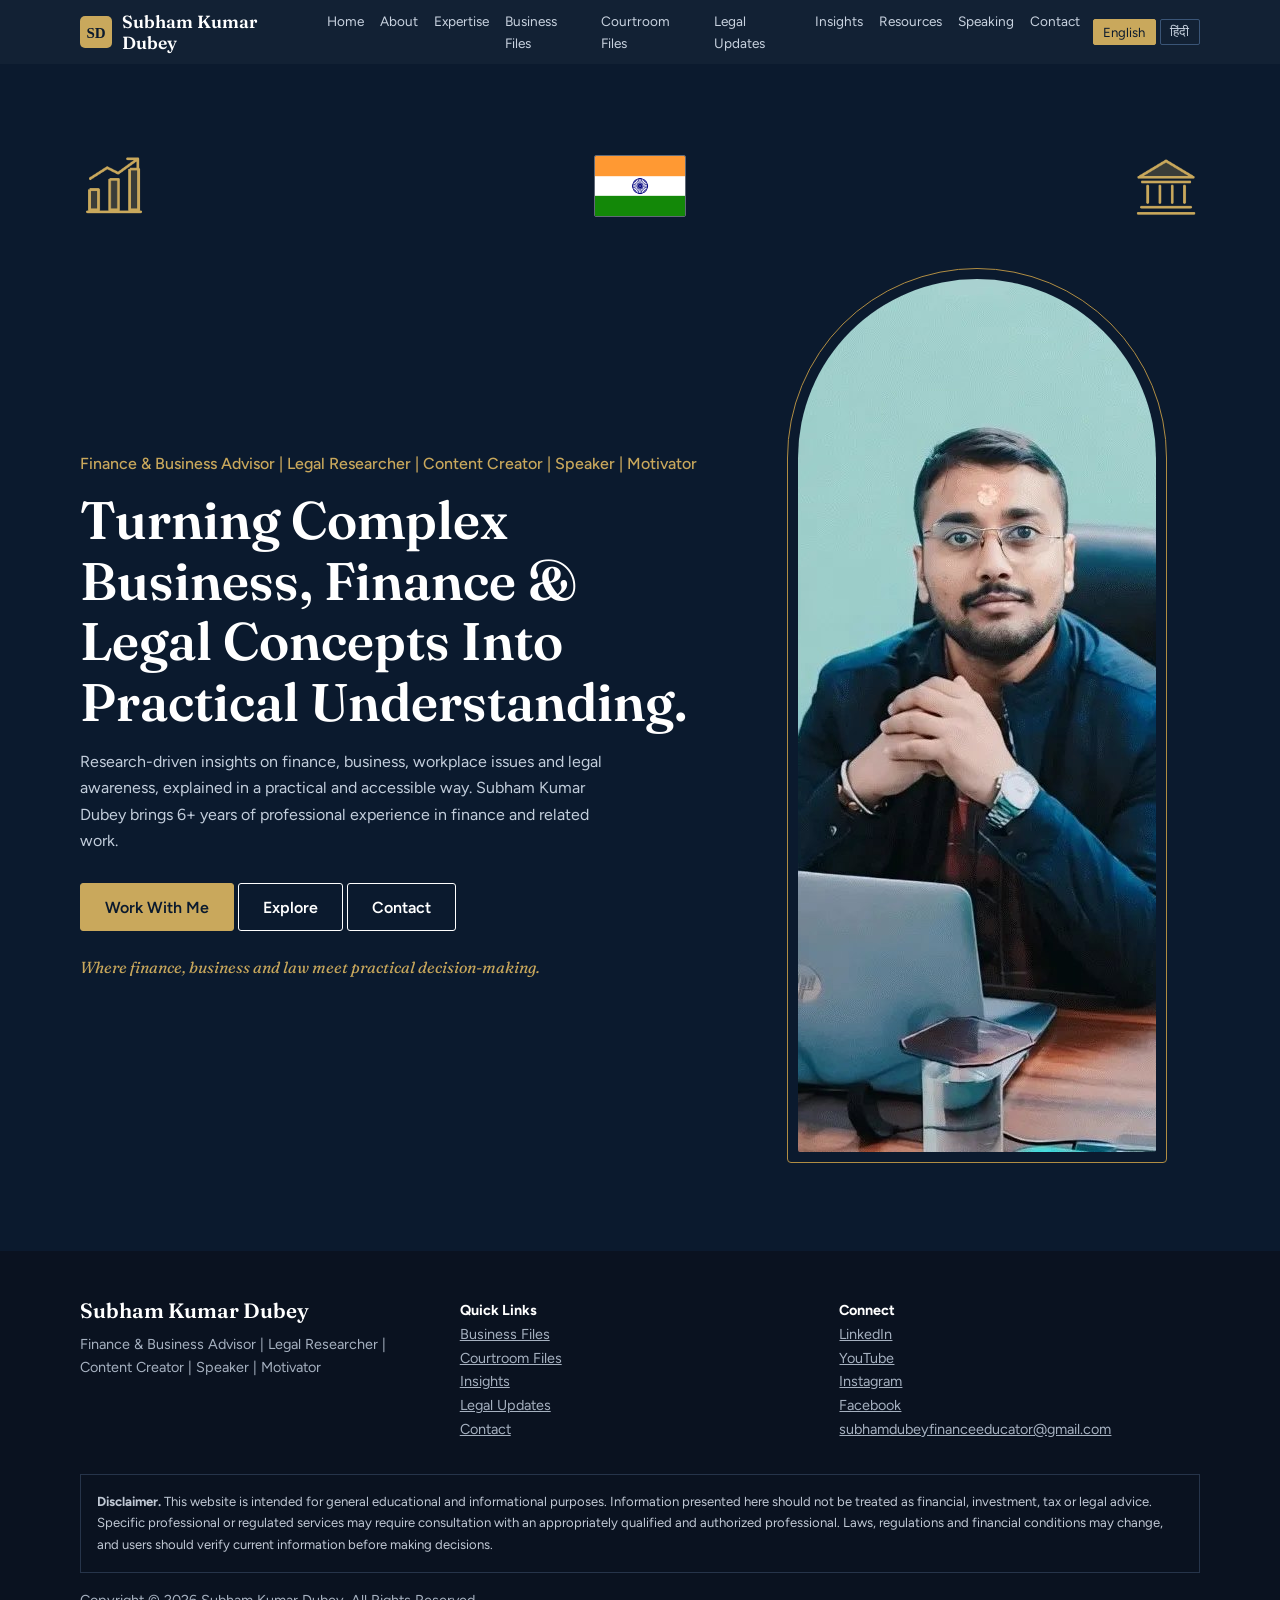
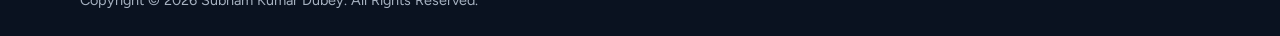
==== index.html @ bd52af3c "Add files via upload" ====
<!DOCTYPE html>
<html lang="en"><head><meta charset="utf-8"><meta name="viewport" content="width=device-width, initial-scale=1">
<title>Subham Kumar Dubey | Finance & Business Advisor | Legal Researcher</title><meta name="description" content="Official professional website of Subham Kumar Dubey — Finance & Business Advisor, Legal Researcher, Content Creator, Speaker and Motivator. Explore Business Files, Courtroom Files, finance, business and legal-awareness insights.">
<link rel="canonical" href="https://subham-kumar-dubey.vercel.app/"><meta name="google-site-verification" content="cr_I2GuQfZ3PBNp64JvcGpSjWkmOKsCxDkZqNpQrjfA" />
<link rel="icon" href="data:image/svg+xml,%3Csvg xmlns='http://www.w3.org/2000/svg' viewBox='0 0 64 64'%3E%3Crect width='64' height='64' rx='10' fill='%230b1a2e'/%3E%3Ctext x='32' y='43' font-family='Georgia' font-size='30' font-weight='700' text-anchor='middle' fill='%23c9a85c'%3ESD%3C/text%3E%3C/svg%3E">
<meta property="og:type" content="website"><meta property="og:title" content="Subham Kumar Dubey | Finance & Business Advisor | Legal Researcher"><meta property="og:description" content="Official professional website of Subham Kumar Dubey — Finance & Business Advisor, Legal Researcher, Content Creator, Speaker and Motivator. Explore Business Files, Courtroom Files, finance, business and legal-awareness insights."><meta property="og:url" content="https://subham-kumar-dubey.vercel.app/"><meta property="og:image" content="https://subham-kumar-dubey.vercel.app/subham.jpg"><meta name="theme-color" content="#0b1a2e">
<link rel="preconnect" href="https://fonts.googleapis.com"><link rel="preconnect" href="https://fonts.gstatic.com" crossorigin>
<link href="https://fonts.googleapis.com/css2?family=Fraunces:opsz,wght@9..144,500;9..144,600&family=Figtree:wght@400;500;600&display=swap" rel="stylesheet">
<link rel="stylesheet" href="/style.css"><script type="application/ld+json">{"@context":"https://schema.org","@graph":[{"@type":"Person","name":"Subham Kumar Dubey","jobTitle":"Finance & Business Advisor, Legal Researcher, Content Creator","email":"subhamdubeyfinanceeducator@gmail.com","url":"https://subham-kumar-dubey.vercel.app/","address":{"@type":"PostalAddress","addressLocality":"Gopalganj","addressRegion":"Bihar","postalCode":"841501","addressCountry":"IN"},"sameAs":["https://www.linkedin.com/in/adv-subham-kumar-dubey-440105163?utm_source=share_via&utm_content=profile&utm_medium=member_android","https://youtube.com/@mrsubhamdubey?si=vuwrJVlycx3CMOsS","https://www.instagram.com/subhamdubeymotivator?stkn=bG9yZzltd3d3cmpn","https://www.facebook.com/share/1EfVSA8V1x/"]},{"@type":"WebSite","name":"Subham Kumar Dubey","url":"https://subham-kumar-dubey.vercel.app/"}]}</script>
<script src="/updates.js"></script></head>
<body>
<div id="notice" class="notice" role="status" hidden></div>
<header><div class="w bar"><a class="logo" href="/" aria-label="Subham Kumar Dubey - Home"><svg viewBox="0 0 64 64" aria-hidden="true"><rect width="64" height="64" rx="10" fill="#c9a85c"/><text x="32" y="43" font-family="Georgia,serif" font-size="30" font-weight="700" text-anchor="middle" fill="#0b1a2e">SD</text></svg><span>Subham Kumar Dubey</span></a>
<button id="mb" aria-expanded="false" aria-controls="nav">Menu</button>
<nav id="nav" aria-label="Main"><ul><li><a href="/" data-i="home">Home</a></li><li><a href="/about" data-i="about">About</a></li><li><a href="/expertise" data-i="svc">Expertise</a></li><li><a href="/business-files" data-i="bf">Business Files</a></li><li><a href="/courtroom-files" data-i="cf">Courtroom Files</a></li><li><a href="/legal-updates" data-i="lu">Legal Updates</a></li><li><a href="/insights" data-i="ins">Insights</a></li><li><a href="/resources" data-i="res">Resources</a></li><li><a href="/speaking" data-i="spk">Speaking</a></li><li><a href="/contact" data-i="con">Contact</a></li></ul></nav>
<div class="lang" role="group" aria-label="Language"><button data-l="en" aria-pressed="true">English</button><button data-l="hi" aria-pressed="false" lang="hi">हिंदी</button></div></div></header>
<main id="main">
<section class="hero" id="home"><div class="w"><div class="crest"><img src="business.png" alt="Business and finance" width="200" height="200" loading="eager"><img class="fl" src="tiranga.png" alt="Flag of India" width="300" height="200"><img src="court.png" alt="Court and law" width="200" height="200" loading="eager"></div>
<div>
<p class="role">Finance &amp; Business Advisor | Legal Researcher | Content Creator | Speaker | Motivator</p>
<h1 data-i="h1">Turning Complex Business, Finance &amp; Legal Concepts Into Practical Understanding.</h1>
<p class="s">Research-driven insights on finance, business, workplace issues and legal awareness, explained in a practical and accessible way. Subham Kumar Dubey brings 6+ years of professional experience in finance and related work.</p>
<p><a class="btn" href="/contact">Work With Me</a> <a class="btn o" href="/business-files">Explore</a> <a class="btn o" href="/contact">Contact</a></p>
<p style="margin-top:1.4rem;color:#c9a85c;font-family:var(--serif);font-style:italic">Where finance, business and law meet practical decision-making.</p></div>
<figure class="ph"><img src="[data-uri]" alt="Portrait of Subham Kumar Dubey" width="735" height="873" fetchpriority="high"></figure></div></section>
</main>
<footer><div class="w"><div class="grid"><div><h2>Subham Kumar Dubey</h2><p>Finance &amp; Business Advisor | Legal Researcher | Content Creator | Speaker | Motivator</p></div>
<div><strong style="color:#fff">Quick Links</strong><ul><li><a href="/business-files">Business Files</a></li><li><a href="/courtroom-files">Courtroom Files</a></li><li><a href="/insights">Insights</a></li><li><a href="/legal-updates">Legal Updates</a></li><li><a href="/contact">Contact</a></li></ul></div>
<div><strong style="color:#fff">Connect</strong><ul><li><a href="https://www.linkedin.com/in/adv-subham-kumar-dubey-440105163?utm_source=share_via&amp;utm_content=profile&amp;utm_medium=member_android" target="_blank" rel="noopener me">LinkedIn</a></li><li><a href="https://youtube.com/@mrsubhamdubey?si=vuwrJVlycx3CMOsS" target="_blank" rel="noopener me">YouTube</a></li><li><a href="https://www.instagram.com/subhamdubeymotivator?stkn=bG9yZzltd3d3cmpn" target="_blank" rel="noopener me">Instagram</a></li><li><a href="https://www.facebook.com/share/1EfVSA8V1x/" target="_blank" rel="noopener me">Facebook</a></li><li><a href="mailto:subhamdubeyfinanceeducator@gmail.com">subhamdubeyfinanceeducator@gmail.com</a></li></ul></div></div>
<p class="disc" id="disclaimer"><strong>Disclaimer.</strong> This website is intended for general educational and informational purposes. Information presented here should not be treated as financial, investment, tax or legal advice. Specific professional or regulated services may require consultation with an appropriately qualified and authorized professional. Laws, regulations and financial conditions may change, and users should verify current information before making decisions.</p>
<p>Copyright © <span id="yr">2026</span> Subham Kumar Dubey. All Rights Reserved.</p></div></footer>
<script src="/main.js"></script></body></html>
---- style.css ----
:root{--navy:#0b1a2e;--char:#1d2430;--paper:#fff;--soft:#f4f2ec;--gold:#b08d43;--gold2:#c9a85c;--line:#e0dbcd;--muted:#5a6573;--serif:'Fraunces',Georgia,serif;--sans:'Figtree',system-ui,-apple-system,'Segoe UI',sans-serif}
*{box-sizing:border-box;margin:0}html{scroll-behavior:smooth;scroll-padding-top:70px}
body{font:400 1rem/1.65 var(--sans);color:var(--char);background:var(--paper)}img{max-width:100%;display:block}a{color:inherit}:focus-visible{outline:3px solid var(--gold2);outline-offset:3px}
.w{width:min(1120px,92%);margin:auto}section{padding:clamp(3.2rem,7vw,5.5rem) 0}
h1,h2,h3{font-family:var(--serif);font-weight:600;line-height:1.15;color:var(--navy)}
h2{font-size:clamp(1.7rem,4vw,2.5rem);margin-bottom:.6rem}h3{font-size:1.15rem;margin-bottom:.4rem}
.lead{color:var(--muted);max-width:62ch;margin-bottom:2rem}.dk{background:var(--navy);color:#e6ebf2}.dk h2,.dk h3{color:#fff}.dk .lead{color:#aebbcc}.sf{background:var(--soft)}
.btn{display:inline-block;padding:.85rem 1.5rem;background:var(--gold2);color:var(--navy);text-decoration:none;font:600 1rem var(--sans);border:1px solid var(--gold2);border-radius:3px;cursor:pointer}
.btn:hover{background:transparent;color:var(--gold2)}.btn.o{background:transparent;color:inherit;border-color:currentColor}.btn.o:hover{color:var(--gold2)}.btn.d{background:var(--navy);color:#fff;border-color:var(--navy)}.btn.d:hover{background:transparent;color:var(--navy)}
header{position:sticky;top:0;z-index:50;background:rgba(11,26,46,.97);color:#fff}
.bar{display:flex;align-items:center;justify-content:space-between;height:64px;gap:.8rem}.logo{font:600 1.1rem var(--serif);text-decoration:none}
nav ul{display:flex;gap:1rem;list-style:none;padding:0;font-size:.85rem}nav a{text-decoration:none;color:#c9d3e0}nav a:hover{color:var(--gold2)}
.lang{display:flex;gap:.25rem}.lang button{background:none;border:1px solid #3a5577;color:#c9d3e0;padding:.25rem .6rem;cursor:pointer;border-radius:2px;font:.82rem var(--sans)}.lang button[aria-pressed=true]{background:var(--gold2);color:var(--navy);border-color:var(--gold2)}
#mb{display:none;background:none;border:1px solid #3a5577;color:#fff;padding:.4rem .7rem;border-radius:2px;font:inherit}
@media(max-width:1220px){#mb{display:block}nav{display:none;position:absolute;top:64px;left:0;right:0;background:var(--navy);padding:1rem 4%}nav.open{display:block}nav ul{flex-direction:column;gap:.9rem;font-size:1rem}}
.hero{background:var(--navy);color:#fff;padding:clamp(3rem,7vw,5.5rem) 0}.hero .w{display:grid;grid-template-columns:1.4fr 1fr;gap:3rem;align-items:center}
@media(max-width:820px){.hero .w{grid-template-columns:1fr}}
.hero h1{color:#fff;font-size:clamp(2rem,5vw,3.3rem);margin:.8rem 0 1rem}.role{color:var(--gold2);font-weight:500}.hero p.s{color:#c3cedc;max-width:54ch;margin-bottom:1.8rem}
.ph{max-width:380px;justify-self:center;border:1px solid var(--gold);padding:10px;border-radius:190px 190px 4px 4px}.ph img{aspect-ratio:4/5;object-fit:cover;object-position:50% 20%;width:100%;border-radius:180px 180px 2px 2px}
.grid{display:grid;gap:1.2rem;grid-template-columns:repeat(auto-fit,minmax(240px,1fr))}
.card{background:#fff;border:1px solid var(--line);border-top:3px solid var(--gold2);padding:1.4rem;border-radius:3px}.dk .card{background:#12263f;border-color:#24405f;border-top-color:var(--gold2)}
.card ul{padding-left:1.1rem;color:var(--muted);font-size:.93rem}.dk .card ul{color:#aebbcc}.card li{margin:.15rem 0}
.tag{color:var(--gold);font-weight:600;margin-bottom:.6rem}.dk .tag{color:var(--gold2)}
.chain{display:flex;flex-wrap:wrap;gap:.4rem;margin:1rem 0 1.5rem;font-size:.88rem}.chain span{background:#12263f;border:1px solid #24405f;padding:.3rem .7rem;border-radius:20px}
.vid{display:grid;grid-template-columns:1.2fr 1fr;gap:2rem;align-items:center;margin-top:2rem}@media(max-width:800px){.vid{grid-template-columns:1fr}}
.v{position:relative;aspect-ratio:16/9;background:#000;border:1px solid var(--gold);border-radius:4px;overflow:hidden}.v iframe,.v img{position:absolute;inset:0;width:100%;height:100%;border:0;object-fit:cover}
.v button{position:absolute;inset:0;width:100%;background:rgba(11,26,46,.45);border:0;cursor:pointer;color:#fff;font:600 1rem var(--sans)}.v button b{display:inline-grid;place-items:center;width:64px;height:64px;border-radius:50%;background:var(--gold2);color:var(--navy);font-size:1.5rem;margin-bottom:.4rem}
.fw{display:grid;grid-template-columns:repeat(5,1fr);gap:1rem;position:relative}@media(max-width:820px){.fw{grid-template-columns:1fr}}
.fw div{border-top:2px solid var(--gold2);padding-top:.8rem;opacity:.25;transform:translateY(10px);transition:.6s}.fw.on div{opacity:1;transform:none}.fw.on div:nth-child(2){transition-delay:.15s}.fw.on div:nth-child(3){transition-delay:.3s}.fw.on div:nth-child(4){transition-delay:.45s}.fw.on div:nth-child(5){transition-delay:.6s}
.fw b{font:600 1.7rem var(--serif);color:var(--gold)}.fw p{font-size:.92rem;color:var(--muted)}
.tl{border-left:2px solid var(--gold2);padding-left:1.4rem;display:grid;gap:1.1rem}.tl div{position:relative}.tl div:before{content:"";position:absolute;left:-1.8rem;top:.5rem;width:.7rem;height:.7rem;background:var(--gold2);border-radius:50%}
.note{font-size:.88rem;color:var(--muted);border-left:3px solid var(--gold2);padding:.6rem 1rem;margin-top:1.5rem;background:rgba(201,168,92,.12)}.dk .note{color:#c3cedc}
.demo{font-size:.75rem;border:1px dashed var(--muted);padding:.1rem .5rem;border-radius:2px;color:var(--muted)}
.lk a{color:var(--navy);font-weight:500}.dk .lk a{color:var(--gold2)}
form{display:grid;gap:1rem}label{font-weight:500;font-size:.9rem;display:block;margin-bottom:.2rem}
input,textarea{width:100%;padding:.75rem;border:1px solid #3a5577;background:#0e2039;color:#fff;font:inherit;border-radius:3px}
.soc{display:flex;gap:.6rem;flex-wrap:wrap;list-style:none;padding:0}.soc a{display:inline-flex;align-items:center;gap:.4rem;border:1px solid #3a5577;padding:.4rem .8rem;text-decoration:none;font-size:.88rem;border-radius:3px}.soc a:hover{border-color:var(--gold2);color:var(--gold2)}.soc svg{width:15px;height:15px;fill:currentColor}
footer{background:#0a1220;color:#a6b1c0;padding:3rem 0 1.5rem;font-size:.9rem}footer h2{font-size:1.3rem;color:#fff}footer ul{list-style:none;padding:0}footer .grid{grid-template-columns:repeat(auto-fit,minmax(220px,1fr))}
.disc{border:1px solid #26344a;padding:1rem;margin:2rem 0 1rem;font-size:.82rem;color:#c0c8d4}
.sk h3{font-size:1rem}.sk ul{list-style:none;padding:0;display:flex;flex-wrap:wrap;gap:.4rem}.sk li{border:1px solid var(--line);padding:.25rem .7rem;border-radius:20px;font-size:.85rem;background:#fff}
.notice{background:var(--gold2);color:var(--navy);text-align:center;padding:.6rem 4%;font-size:.92rem;font-weight:500}.notice a{font-weight:600}
.item{display:grid;gap:.35rem}.item .meta{font-size:.82rem;color:var(--muted)}.item img.pic{max-width:100%;max-height:380px;object-fit:contain;border:1px solid var(--line);border-radius:3px;background:#fff}.item a.src{font-weight:600;color:var(--navy);font-size:.92rem}
.crest{grid-column:1/-1;display:flex;align-items:center;justify-content:space-between;gap:1rem}.crest img{height:56px;width:auto}.crest .fl{height:52px;border:1px solid rgba(255,255,255,.35);border-radius:2px}@media(min-width:700px){.crest img{height:68px}.crest .fl{height:62px}}
@media(prefers-reduced-motion:reduce){html{scroll-behavior:auto}.fw div{transition:none;opacity:1;transform:none}}

h1.ph1{font-size:clamp(1.9rem,4.5vw,2.8rem);margin-bottom:.6rem}.dk h1{color:#fff}main{min-height:62vh}
.logo{display:inline-flex;align-items:center;gap:.6rem}.logo svg{width:32px;height:32px;flex:none}
nav a[aria-current=page]{color:var(--gold2);font-weight:600}
@media(max-width:1220px){nav a[aria-current=page]{color:var(--gold2)}}
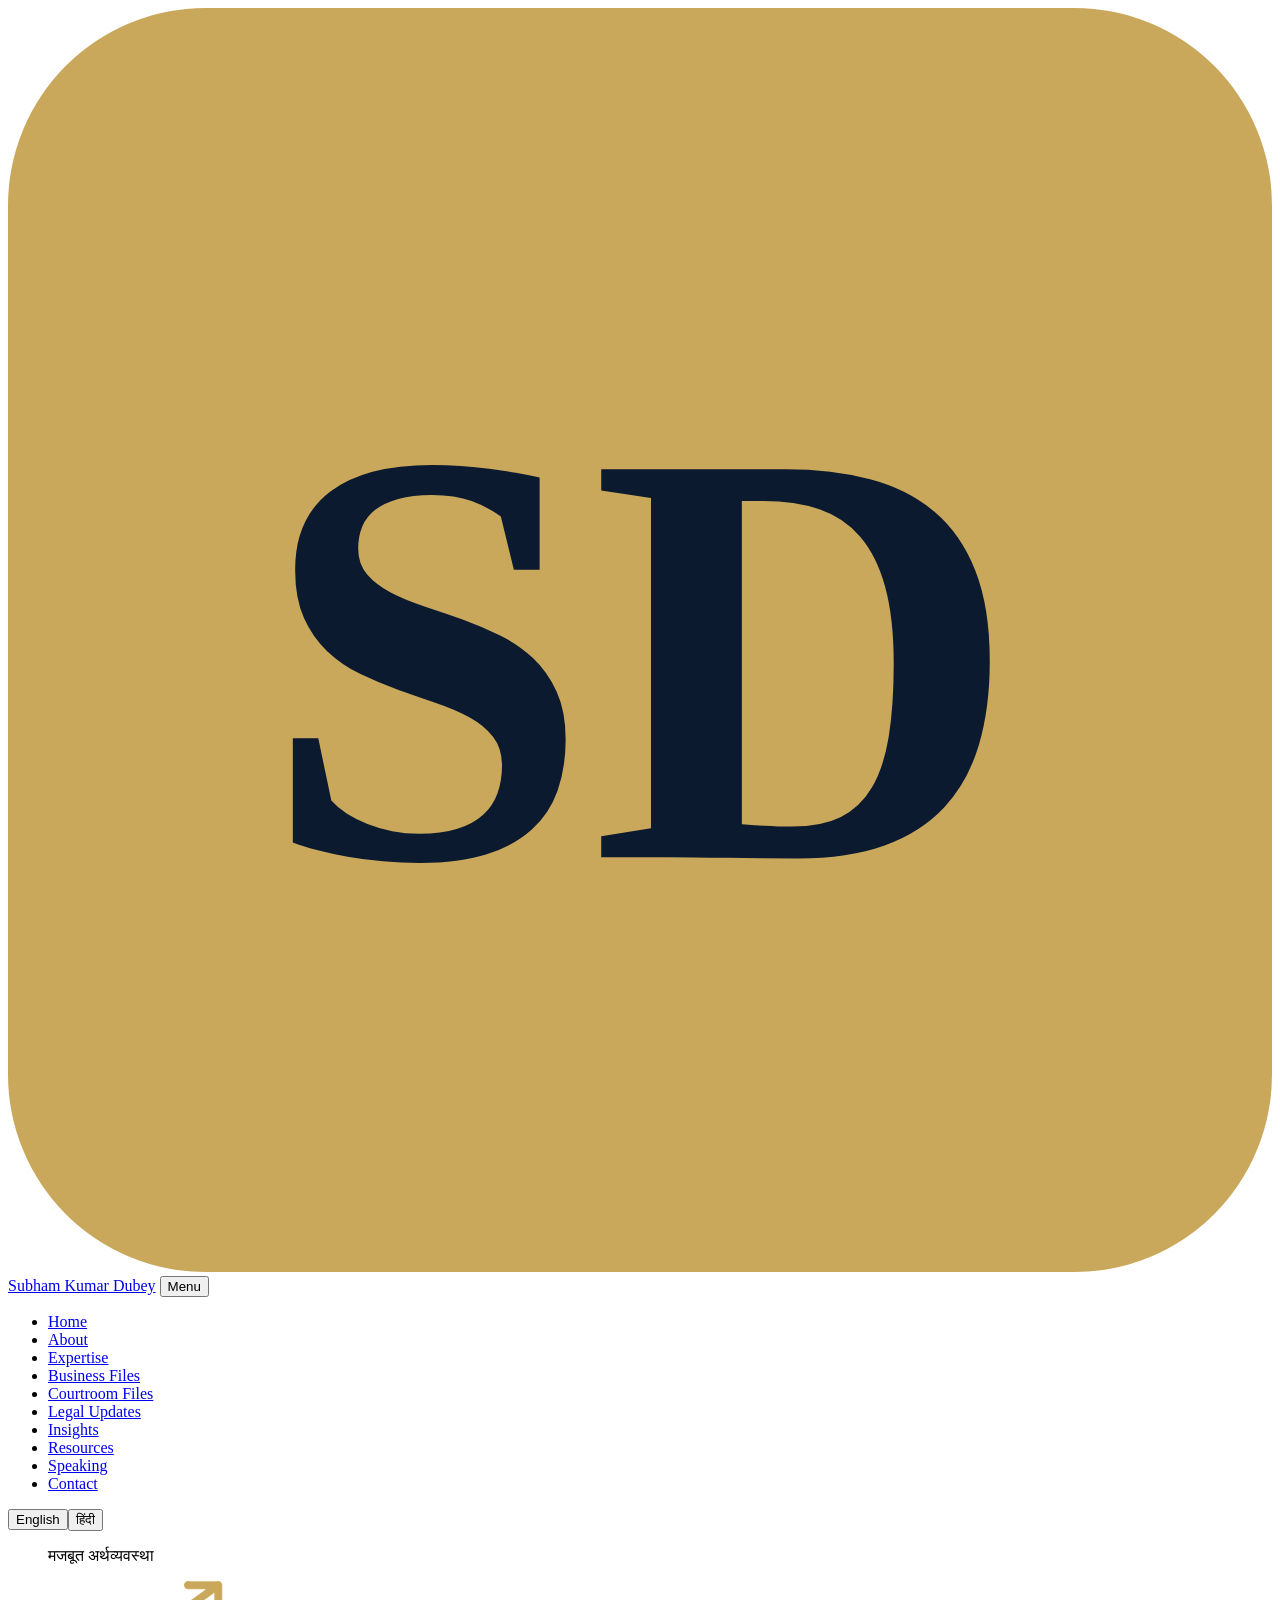
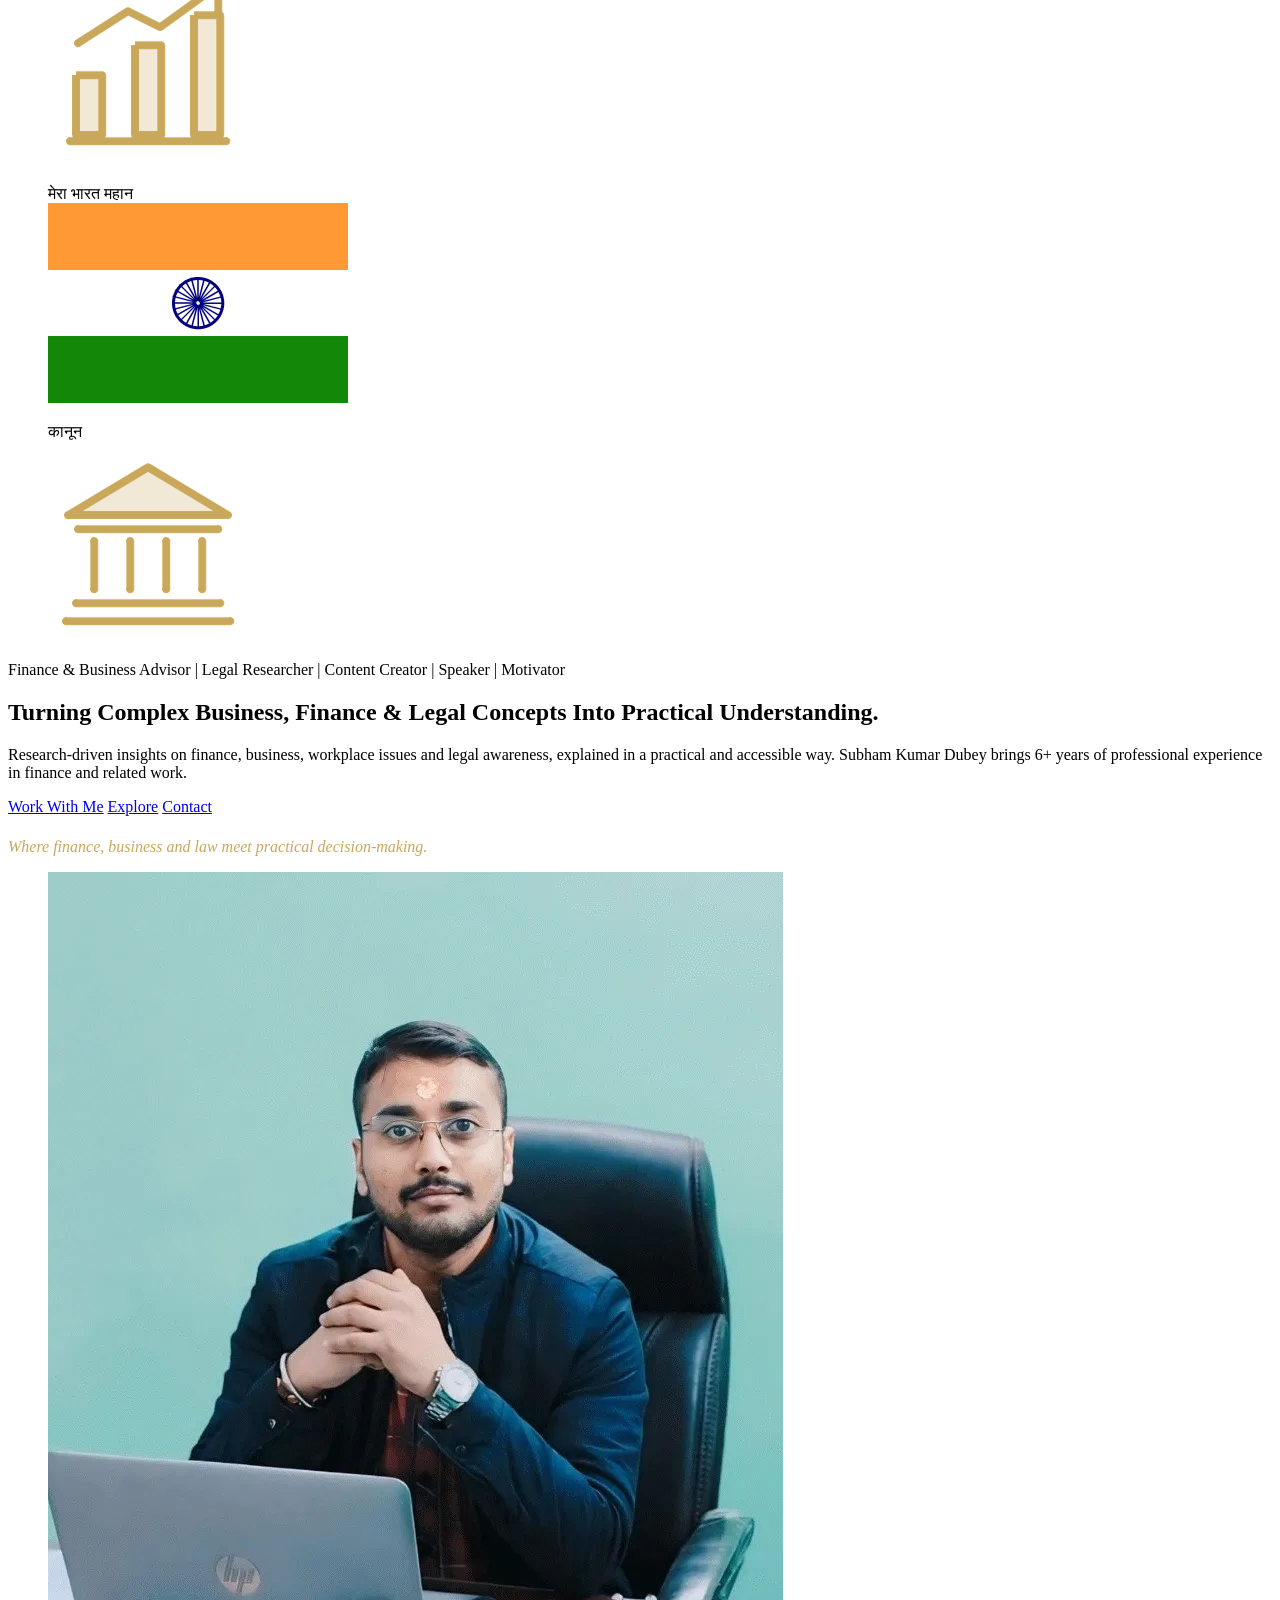
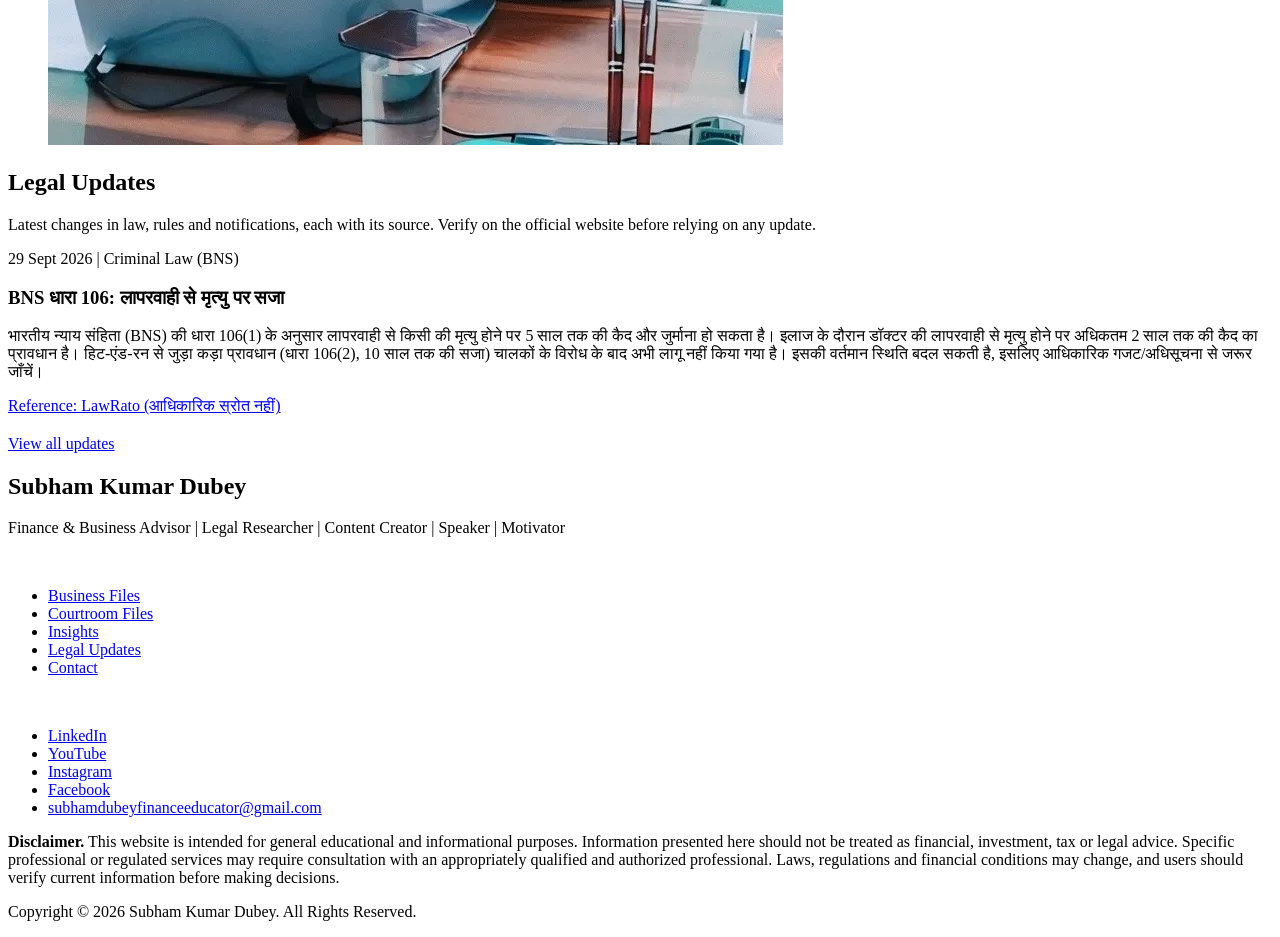
==== commit c37bfc33: "Add files via upload" ====
--- a/index.html
+++ b/index.html
@@ -12,10 +12,10 @@
 <div id="notice" class="notice" role="status" hidden></div>
 <header><div class="w bar"><a class="logo" href="/" aria-label="Subham Kumar Dubey - Home"><svg viewBox="0 0 64 64" aria-hidden="true"><rect width="64" height="64" rx="10" fill="#c9a85c"/><text x="32" y="43" font-family="Georgia,serif" font-size="30" font-weight="700" text-anchor="middle" fill="#0b1a2e">SD</text></svg><span>Subham Kumar Dubey</span></a>
 <button id="mb" aria-expanded="false" aria-controls="nav">Menu</button>
-<nav id="nav" aria-label="Main"><ul><li><a href="/" data-i="home">Home</a></li><li><a href="/about" data-i="about">About</a></li><li><a href="/expertise" data-i="svc">Expertise</a></li><li><a href="/business-files" data-i="bf">Business Files</a></li><li><a href="/courtroom-files" data-i="cf">Courtroom Files</a></li><li><a href="/legal-updates" data-i="lu">Legal Updates</a></li><li><a href="/insights" data-i="ins">Insights</a></li><li><a href="/resources" data-i="res">Resources</a></li><li><a href="/speaking" data-i="spk">Speaking</a></li><li><a href="/contact" data-i="con">Contact</a></li></ul></nav>
+<nav id="nav" aria-label="Main"><ul><li><a href="/" data-i="home">Home</a></li><li><a href="/about" data-i="about">About</a></li><li><a href="/expertise" data-i="svc">Expertise</a></li><li><a href="/business-files" data-i="bf">Business Files</a></li><li><a href="/courtroom-files" data-i="cf">Courtroom Files</a></li><li><a href="/#updates" data-i="lu">Legal Updates</a></li><li><a href="/insights" data-i="ins">Insights</a></li><li><a href="/resources" data-i="res">Resources</a></li><li><a href="/speaking" data-i="spk">Speaking</a></li><li><a href="/contact" data-i="con">Contact</a></li></ul></nav>
 <div class="lang" role="group" aria-label="Language"><button data-l="en" aria-pressed="true">English</button><button data-l="hi" aria-pressed="false" lang="hi">हिंदी</button></div></div></header>
 <main id="main">
-<section class="hero" id="home"><div class="w"><div class="crest"><img src="business.png" alt="Business and finance" width="200" height="200" loading="eager"><img class="fl" src="tiranga.png" alt="Flag of India" width="300" height="200"><img src="court.png" alt="Court and law" width="200" height="200" loading="eager"></div>
+<section class="hero" id="home"><div class="w"><div class="crest"><figure class="cr"><figcaption class="cap" lang="hi" style="--d:.2s">मजबूत अर्थव्यवस्था</figcaption><img src="business.png" alt="Business and finance" width="200" height="200" loading="eager"></figure><figure class="cr"><figcaption class="cap" lang="hi" style="--d:.7s">मेरा भारत महान</figcaption><img class="fl" src="tiranga.png" alt="Flag of India" width="300" height="200"></figure><figure class="cr"><figcaption class="cap" lang="hi" style="--d:1.2s">कानून</figcaption><img src="court.png" alt="Court and law" width="200" height="200" loading="eager"></figure></div>
 <div>
 <p class="role">Finance &amp; Business Advisor | Legal Researcher | Content Creator | Speaker | Motivator</p>
 <h1 data-i="h1">Turning Complex Business, Finance &amp; Legal Concepts Into Practical Understanding.</h1>
@@ -23,6 +23,9 @@
 <p><a class="btn" href="/contact">Work With Me</a> <a class="btn o" href="/business-files">Explore</a> <a class="btn o" href="/contact">Contact</a></p>
 <p style="margin-top:1.4rem;color:#c9a85c;font-family:var(--serif);font-style:italic">Where finance, business and law meet practical decision-making.</p></div>
 <figure class="ph"><img src="[data-uri]" alt="Portrait of Subham Kumar Dubey" width="735" height="873" fetchpriority="high"></figure></div></section>
+<section id="updates"><div class="w"><h2>Legal Updates</h2><p class="lead">Latest changes in law, rules and notifications, each with its source. Verify on the official website before relying on any update.</p>
+<div class="grid" style="grid-template-columns:1fr" id="updList" data-limit="3"></div>
+<p style="margin-top:1.2rem"><a class="btn d" href="/legal-updates">View all updates</a></p></div></section>
 </main>
 <footer><div class="w"><div class="grid"><div><h2>Subham Kumar Dubey</h2><p>Finance &amp; Business Advisor | Legal Researcher | Content Creator | Speaker | Motivator</p></div>
 <div><strong style="color:#fff">Quick Links</strong><ul><li><a href="/business-files">Business Files</a></li><li><a href="/courtroom-files">Courtroom Files</a></li><li><a href="/insights">Insights</a></li><li><a href="/legal-updates">Legal Updates</a></li><li><a href="/contact">Contact</a></li></ul></div>
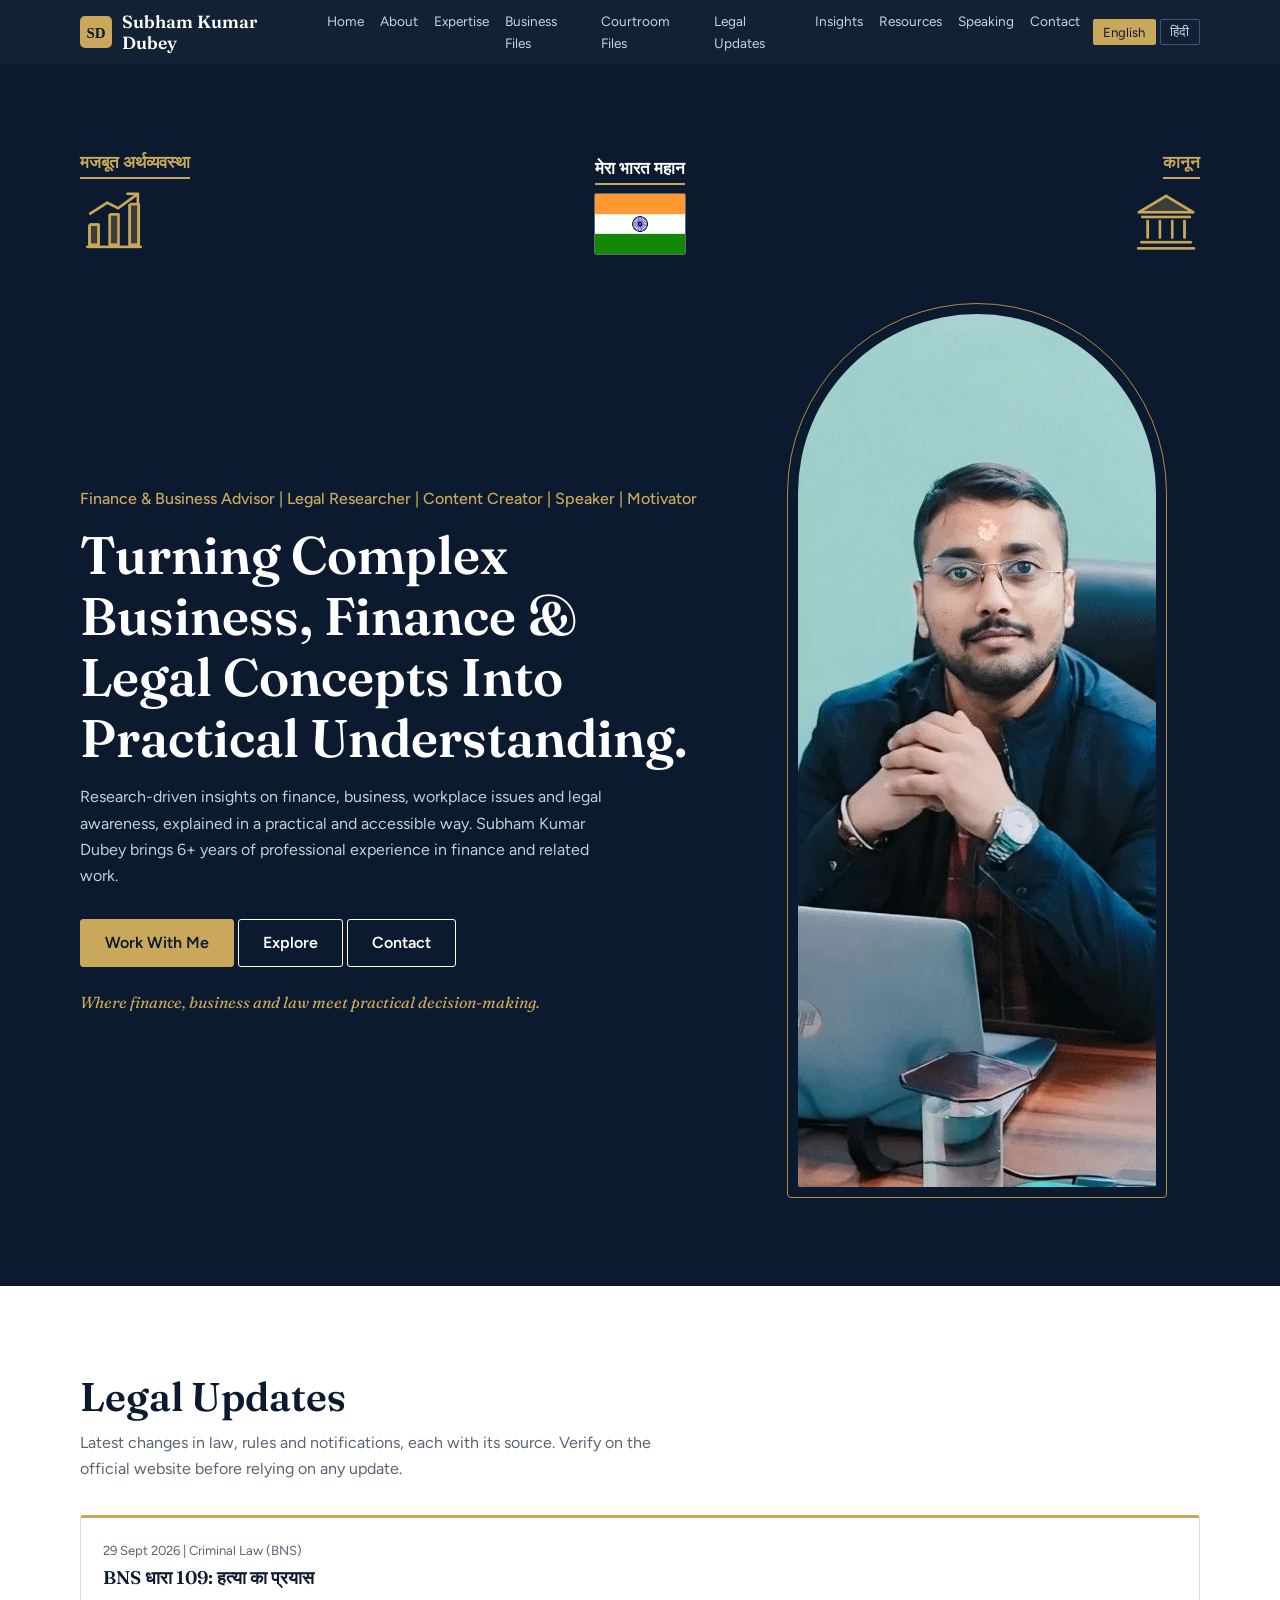
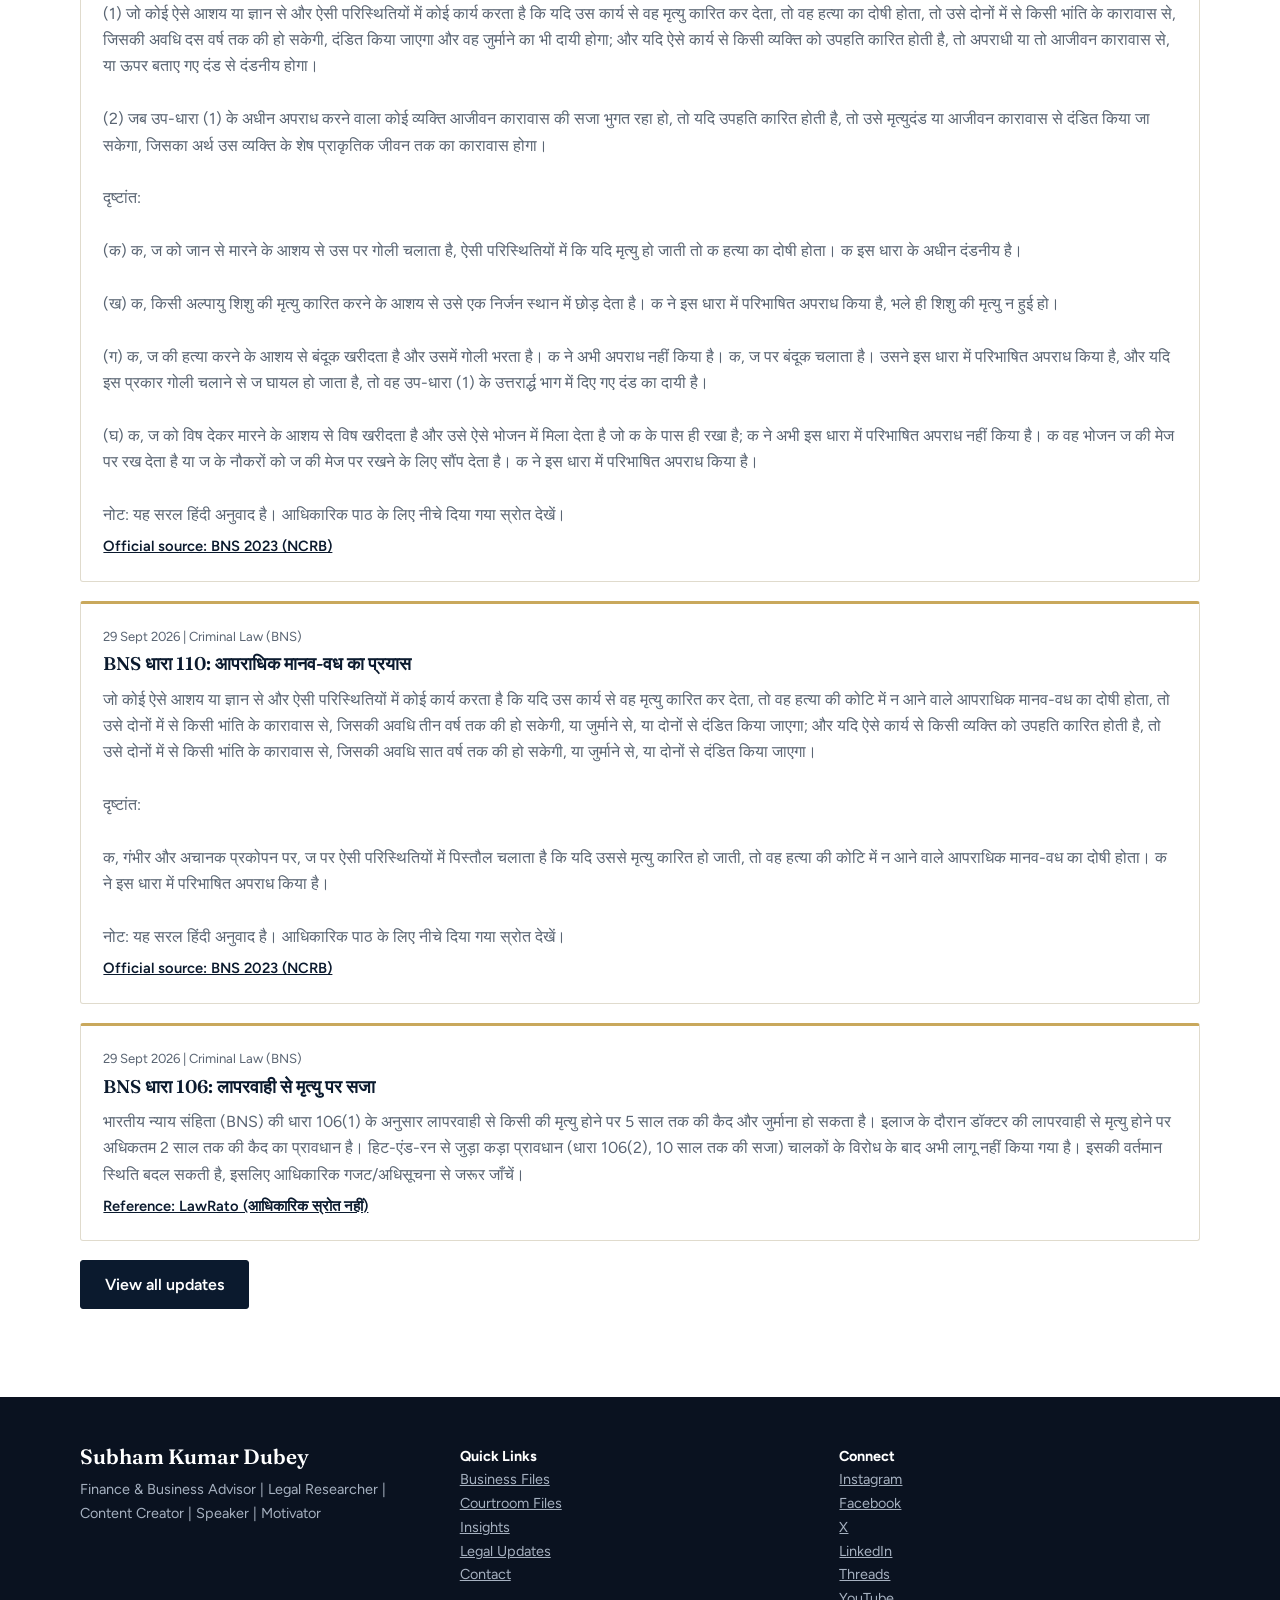
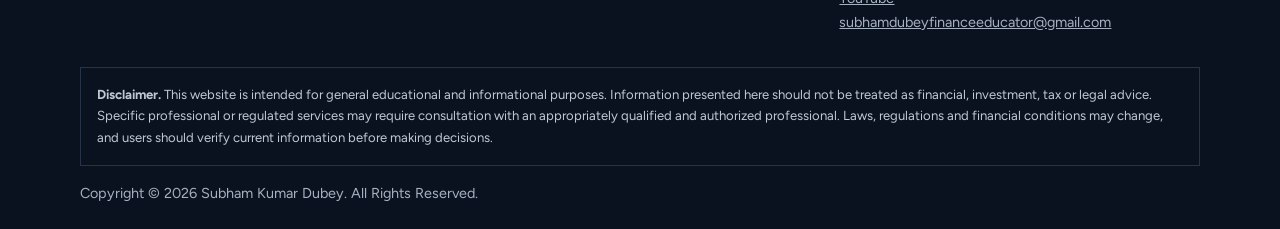
==== commit 05f54e3f: "Add files via upload" ====
--- a/index.html
+++ b/index.html
@@ -29,7 +29,7 @@
 </main>
 <footer><div class="w"><div class="grid"><div><h2>Subham Kumar Dubey</h2><p>Finance &amp; Business Advisor | Legal Researcher | Content Creator | Speaker | Motivator</p></div>
 <div><strong style="color:#fff">Quick Links</strong><ul><li><a href="/business-files">Business Files</a></li><li><a href="/courtroom-files">Courtroom Files</a></li><li><a href="/insights">Insights</a></li><li><a href="/legal-updates">Legal Updates</a></li><li><a href="/contact">Contact</a></li></ul></div>
-<div><strong style="color:#fff">Connect</strong><ul><li><a href="https://www.linkedin.com/in/adv-subham-kumar-dubey-440105163?utm_source=share_via&amp;utm_content=profile&amp;utm_medium=member_android" target="_blank" rel="noopener me">LinkedIn</a></li><li><a href="https://youtube.com/@mrsubhamdubey?si=vuwrJVlycx3CMOsS" target="_blank" rel="noopener me">YouTube</a></li><li><a href="https://www.instagram.com/subhamdubeymotivator?stkn=bG9yZzltd3d3cmpn" target="_blank" rel="noopener me">Instagram</a></li><li><a href="https://www.facebook.com/share/1EfVSA8V1x/" target="_blank" rel="noopener me">Facebook</a></li><li><a href="mailto:subhamdubeyfinanceeducator@gmail.com">subhamdubeyfinanceeducator@gmail.com</a></li></ul></div></div>
+<div><strong style="color:#fff">Connect</strong><ul><li><a href="https://www.instagram.com/subhamdubeymotivator?stkn=bG9yZzltd3d3cmpn" target="_blank" rel="noopener me">Instagram</a></li><li><a href="https://www.facebook.com/share/19aoQWKmmm/" target="_blank" rel="noopener me">Facebook</a></li><li><a href="https://x.com/subhamdubey96" target="_blank" rel="noopener me">X</a></li><li><a href="https://www.linkedin.com/in/subham-kumar-dubey-440105163?utm_source=share_via&amp;utm_content=profile&amp;utm_medium=member_android" target="_blank" rel="noopener me">LinkedIn</a></li><li><a href="https://www.threads.com/@subhamdubeymotivator" target="_blank" rel="noopener me">Threads</a></li><li><a href="https://youtube.com/@mrsubhamdubey?si=CbLlRGkTgVJd8gwu" target="_blank" rel="noopener me">YouTube</a></li><li><a href="mailto:subhamdubeyfinanceeducator@gmail.com">subhamdubeyfinanceeducator@gmail.com</a></li></ul></div></div>
 <p class="disc" id="disclaimer"><strong>Disclaimer.</strong> This website is intended for general educational and informational purposes. Information presented here should not be treated as financial, investment, tax or legal advice. Specific professional or regulated services may require consultation with an appropriately qualified and authorized professional. Laws, regulations and financial conditions may change, and users should verify current information before making decisions.</p>
 <p>Copyright © <span id="yr">2026</span> Subham Kumar Dubey. All Rights Reserved.</p></div></footer>
 <script src="/main.js"></script></body></html>
--- a/style.css
+++ b/style.css
@@ -0,0 +1,61 @@
+:root{--navy:#0b1a2e;--char:#1d2430;--paper:#fff;--soft:#f4f2ec;--gold:#b08d43;--gold2:#c9a85c;--line:#e0dbcd;--muted:#5a6573;--serif:'Fraunces',Georgia,serif;--sans:'Figtree',system-ui,-apple-system,'Segoe UI',sans-serif}
+*{box-sizing:border-box;margin:0}html{scroll-behavior:smooth;scroll-padding-top:70px}
+body{font:400 1rem/1.65 var(--sans);color:var(--char);background:var(--paper)}img{max-width:100%;display:block}a{color:inherit}:focus-visible{outline:3px solid var(--gold2);outline-offset:3px}
+.w{width:min(1120px,92%);margin:auto}section{padding:clamp(3.2rem,7vw,5.5rem) 0}
+h1,h2,h3{font-family:var(--serif);font-weight:600;line-height:1.15;color:var(--navy)}
+h2{font-size:clamp(1.7rem,4vw,2.5rem);margin-bottom:.6rem}h3{font-size:1.15rem;margin-bottom:.4rem}
+.lead{color:var(--muted);max-width:62ch;margin-bottom:2rem}.dk{background:var(--navy);color:#e6ebf2}.dk h2,.dk h3{color:#fff}.dk .lead{color:#aebbcc}.sf{background:var(--soft)}
+.btn{display:inline-block;padding:.85rem 1.5rem;background:var(--gold2);color:var(--navy);text-decoration:none;font:600 1rem var(--sans);border:1px solid var(--gold2);border-radius:3px;cursor:pointer}
+.btn:hover{background:transparent;color:var(--gold2)}.btn.o{background:transparent;color:inherit;border-color:currentColor}.btn.o:hover{color:var(--gold2)}.btn.d{background:var(--navy);color:#fff;border-color:var(--navy)}.btn.d:hover{background:transparent;color:var(--navy)}
+header{position:sticky;top:0;z-index:50;background:rgba(11,26,46,.97);color:#fff}
+.bar{display:flex;align-items:center;justify-content:space-between;height:64px;gap:.8rem}.logo{font:600 1.1rem var(--serif);text-decoration:none}
+nav ul{display:flex;gap:1rem;list-style:none;padding:0;font-size:.85rem}nav a{text-decoration:none;color:#c9d3e0}nav a:hover{color:var(--gold2)}
+.lang{display:flex;gap:.25rem}.lang button{background:none;border:1px solid #3a5577;color:#c9d3e0;padding:.25rem .6rem;cursor:pointer;border-radius:2px;font:.82rem var(--sans)}.lang button[aria-pressed=true]{background:var(--gold2);color:var(--navy);border-color:var(--gold2)}
+#mb{display:none;background:none;border:1px solid #3a5577;color:#fff;padding:.4rem .7rem;border-radius:2px;font:inherit}
+@media(max-width:1220px){#mb{display:block}nav{display:none;position:absolute;top:64px;left:0;right:0;background:var(--navy);padding:1rem 4%}nav.open{display:block}nav ul{flex-direction:column;gap:.9rem;font-size:1rem}}
+.hero{background:var(--navy);color:#fff;padding:clamp(3rem,7vw,5.5rem) 0}.hero .w{display:grid;grid-template-columns:1.4fr 1fr;gap:3rem;align-items:center}
+@media(max-width:820px){.hero .w{grid-template-columns:1fr}}
+.hero h1{color:#fff;font-size:clamp(2rem,5vw,3.3rem);margin:.8rem 0 1rem}.role{color:var(--gold2);font-weight:500}.hero p.s{color:#c3cedc;max-width:54ch;margin-bottom:1.8rem}
+.ph{max-width:380px;justify-self:center;border:1px solid var(--gold);padding:10px;border-radius:190px 190px 4px 4px}.ph img{aspect-ratio:4/5;object-fit:cover;object-position:50% 20%;width:100%;border-radius:180px 180px 2px 2px}
+.grid{display:grid;gap:1.2rem;grid-template-columns:repeat(auto-fit,minmax(240px,1fr))}
+.card{background:#fff;border:1px solid var(--line);border-top:3px solid var(--gold2);padding:1.4rem;border-radius:3px}.dk .card{background:#12263f;border-color:#24405f;border-top-color:var(--gold2)}
+.card ul{padding-left:1.1rem;color:var(--muted);font-size:.93rem}.dk .card ul{color:#aebbcc}.card li{margin:.15rem 0}
+.tag{color:var(--gold);font-weight:600;margin-bottom:.6rem}.dk .tag{color:var(--gold2)}
+.chain{display:flex;flex-wrap:wrap;gap:.4rem;margin:1rem 0 1.5rem;font-size:.88rem}.chain span{background:#12263f;border:1px solid #24405f;padding:.3rem .7rem;border-radius:20px}
+.vid{display:grid;grid-template-columns:1.2fr 1fr;gap:2rem;align-items:center;margin-top:2rem}@media(max-width:800px){.vid{grid-template-columns:1fr}}
+.v{position:relative;aspect-ratio:16/9;background:#000;border:1px solid var(--gold);border-radius:4px;overflow:hidden}.v iframe,.v img{position:absolute;inset:0;width:100%;height:100%;border:0;object-fit:cover}
+.v button{position:absolute;inset:0;width:100%;background:rgba(11,26,46,.45);border:0;cursor:pointer;color:#fff;font:600 1rem var(--sans)}.v button b{display:inline-grid;place-items:center;width:64px;height:64px;border-radius:50%;background:var(--gold2);color:var(--navy);font-size:1.5rem;margin-bottom:.4rem}
+.fw{display:grid;grid-template-columns:repeat(5,1fr);gap:1rem;position:relative}@media(max-width:820px){.fw{grid-template-columns:1fr}}
+.fw div{border-top:2px solid var(--gold2);padding-top:.8rem;opacity:.25;transform:translateY(10px);transition:.6s}.fw.on div{opacity:1;transform:none}.fw.on div:nth-child(2){transition-delay:.15s}.fw.on div:nth-child(3){transition-delay:.3s}.fw.on div:nth-child(4){transition-delay:.45s}.fw.on div:nth-child(5){transition-delay:.6s}
+.fw b{font:600 1.7rem var(--serif);color:var(--gold)}.fw p{font-size:.92rem;color:var(--muted)}
+.tl{border-left:2px solid var(--gold2);padding-left:1.4rem;display:grid;gap:1.1rem}.tl div{position:relative}.tl div:before{content:"";position:absolute;left:-1.8rem;top:.5rem;width:.7rem;height:.7rem;background:var(--gold2);border-radius:50%}
+.note{font-size:.88rem;color:var(--muted);border-left:3px solid var(--gold2);padding:.6rem 1rem;margin-top:1.5rem;background:rgba(201,168,92,.12)}.dk .note{color:#c3cedc}
+.demo{font-size:.75rem;border:1px dashed var(--muted);padding:.1rem .5rem;border-radius:2px;color:var(--muted)}
+.lk a{color:var(--navy);font-weight:500}.dk .lk a{color:var(--gold2)}
+form{display:grid;gap:1rem}label{font-weight:500;font-size:.9rem;display:block;margin-bottom:.2rem}
+input,textarea{width:100%;padding:.75rem;border:1px solid #3a5577;background:#0e2039;color:#fff;font:inherit;border-radius:3px}
+.soc{display:flex;gap:.6rem;flex-wrap:wrap;list-style:none;padding:0}.soc a{display:inline-flex;align-items:center;gap:.4rem;border:1px solid #3a5577;padding:.4rem .8rem;text-decoration:none;font-size:.88rem;border-radius:3px}.soc a:hover{border-color:var(--gold2);color:var(--gold2)}.soc svg{width:15px;height:15px;fill:currentColor}
+footer{background:#0a1220;color:#a6b1c0;padding:3rem 0 1.5rem;font-size:.9rem}footer h2{font-size:1.3rem;color:#fff}footer ul{list-style:none;padding:0}footer .grid{grid-template-columns:repeat(auto-fit,minmax(220px,1fr))}
+.disc{border:1px solid #26344a;padding:1rem;margin:2rem 0 1rem;font-size:.82rem;color:#c0c8d4}
+.sk h3{font-size:1rem}.sk ul{list-style:none;padding:0;display:flex;flex-wrap:wrap;gap:.4rem}.sk li{border:1px solid var(--line);padding:.25rem .7rem;border-radius:20px;font-size:.85rem;background:#fff}
+.notice{background:var(--gold2);color:var(--navy);text-align:center;padding:.6rem 4%;font-size:.92rem;font-weight:500}.notice a{font-weight:600}
+.item{display:grid;gap:.35rem}.item .meta{font-size:.82rem;color:var(--muted)}.item img.pic{max-width:100%;max-height:380px;object-fit:contain;border:1px solid var(--line);border-radius:3px;background:#fff}.item a.src{font-weight:600;color:var(--navy);font-size:.92rem}
+.crest{grid-column:1/-1;display:flex;align-items:center;justify-content:space-between;gap:1rem}.crest img{height:56px;width:auto}.crest .fl{height:52px;border:1px solid rgba(255,255,255,.35);border-radius:2px}@media(min-width:700px){.crest img{height:68px}.crest .fl{height:62px}}
+@media(prefers-reduced-motion:reduce){html{scroll-behavior:auto}.fw div{transition:none;opacity:1;transform:none}}
+
+h1.ph1{font-size:clamp(1.9rem,4.5vw,2.8rem);margin-bottom:.6rem}.dk h1{color:#fff}main{min-height:62vh}
+.logo{display:inline-flex;align-items:center;gap:.6rem}.logo svg{width:32px;height:32px;flex:none}
+nav a[aria-current=page]{color:var(--gold2);font-weight:600}
+@media(max-width:1220px){nav a[aria-current=page]{color:var(--gold2)}}
+
+.crest{display:grid;grid-template-columns:1fr auto 1fr;align-items:end;gap:.8rem}
+.cr{margin:0;display:flex;flex-direction:column;align-items:center;gap:.5rem;text-align:center}
+.cr:first-child{align-items:flex-start;text-align:left}.cr:last-child{align-items:flex-end;text-align:right}
+.cap{font:600 .82rem/1.3 var(--sans);color:var(--gold2);position:relative;padding-bottom:.35rem;opacity:0;animation:capIn .9s cubic-bezier(.2,.7,.2,1) forwards;animation-delay:var(--d,0s)}
+.cap:after{content:"";position:absolute;left:0;bottom:0;height:2px;width:100%;background:var(--gold2);transform:scaleX(0);transform-origin:left;animation:capLine .8s ease forwards;animation-delay:calc(var(--d,0s) + .5s)}
+.cr:last-child .cap:after{transform-origin:right}.cr:nth-child(2) .cap:after{transform-origin:center}
+.cr:nth-child(2) .cap{color:#fff}
+@keyframes capIn{from{opacity:0;transform:translateY(-12px);letter-spacing:.12em}to{opacity:1;transform:none;letter-spacing:0}}
+@keyframes capLine{to{transform:scaleX(1)}}
+@media(min-width:700px){.cap{font-size:1.05rem}}
+@media(prefers-reduced-motion:reduce){.cap{animation:none;opacity:1}.cap:after{animation:none;transform:none}}
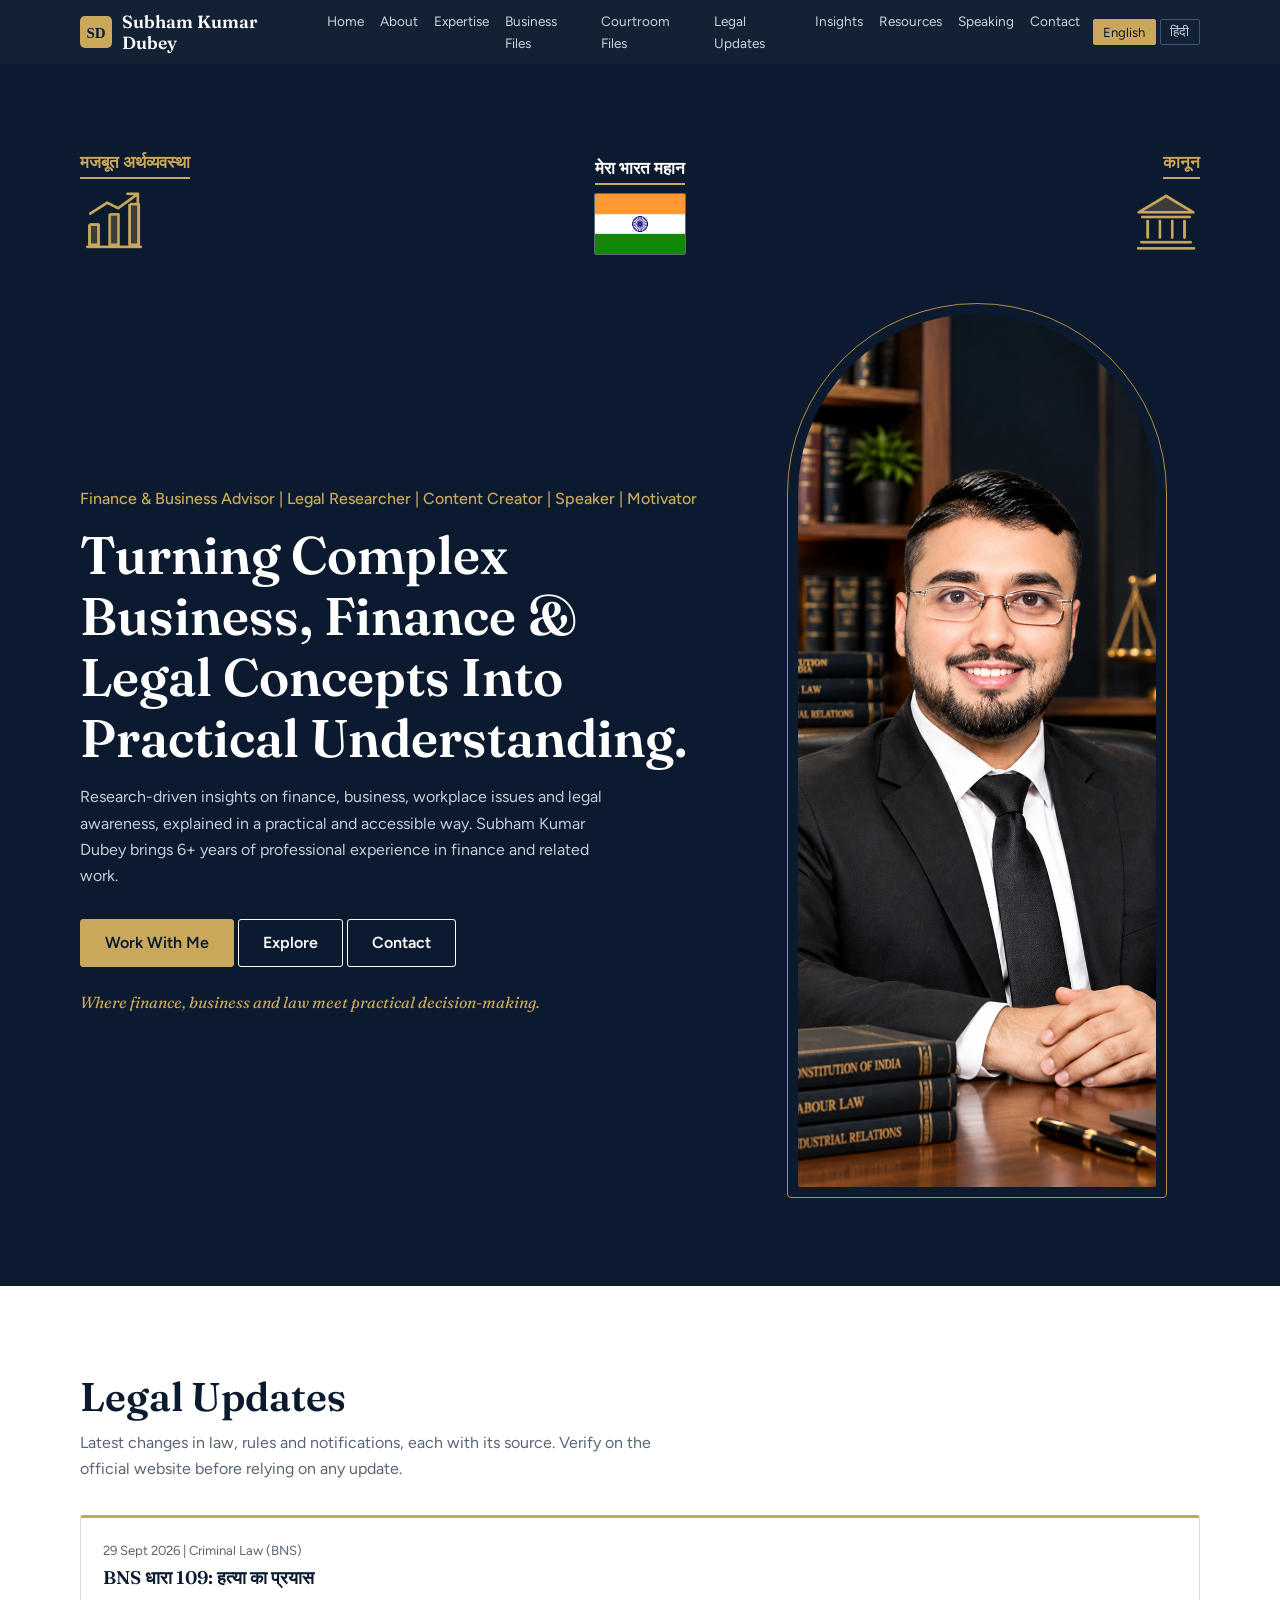
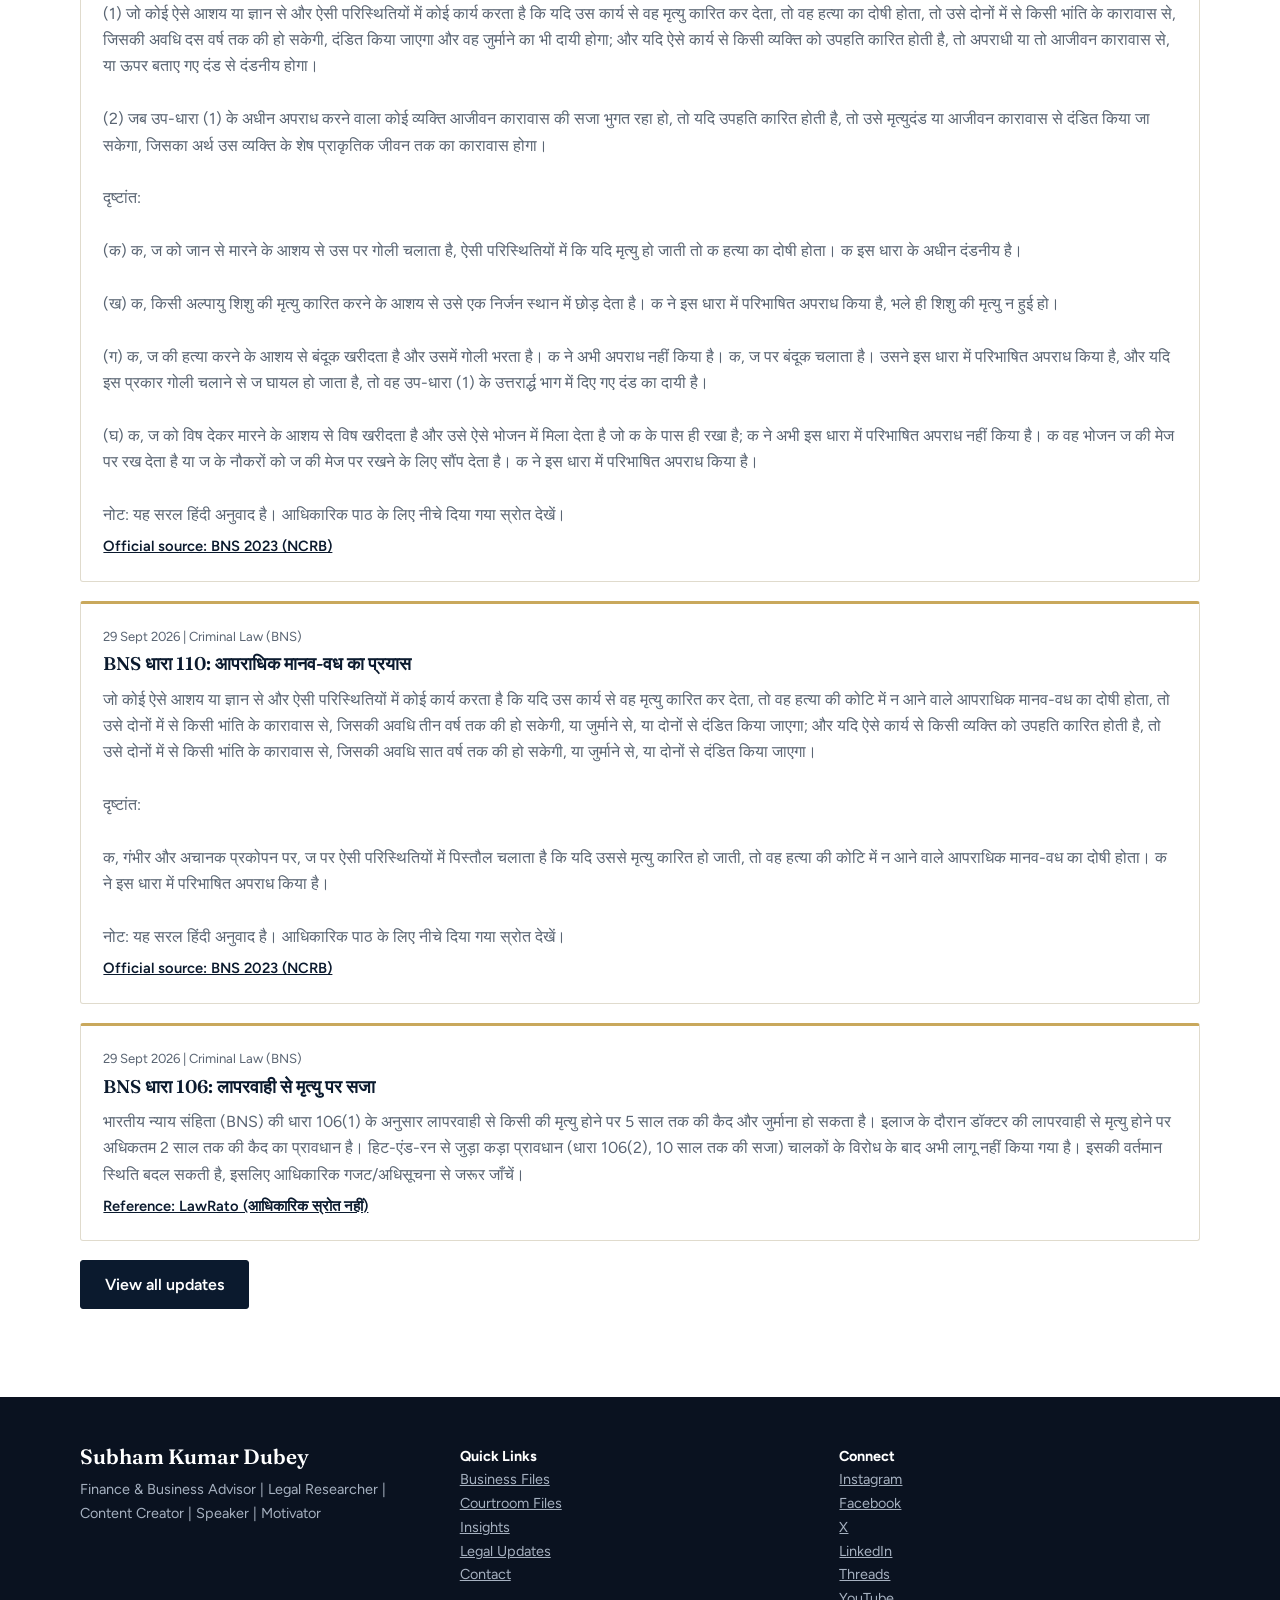
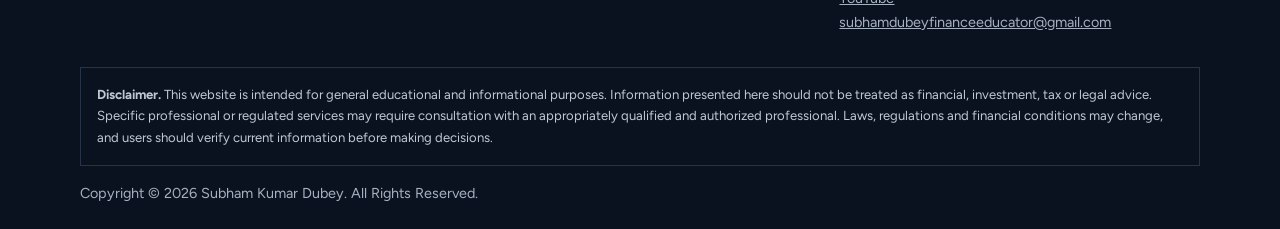
==== commit 0c42483b: "Update index domain" ====
--- a/index.html
+++ b/index.html
@@ -1,12 +1,12 @@
 <!DOCTYPE html>
 <html lang="en"><head><meta charset="utf-8"><meta name="viewport" content="width=device-width, initial-scale=1">
 <title>Subham Kumar Dubey | Finance & Business Advisor | Legal Researcher</title><meta name="description" content="Official professional website of Subham Kumar Dubey — Finance & Business Advisor, Legal Researcher, Content Creator, Speaker and Motivator. Explore Business Files, Courtroom Files, finance, business and legal-awareness insights.">
-<link rel="canonical" href="https://subham-kumar-dubey.vercel.app/"><meta name="google-site-verification" content="cr_I2GuQfZ3PBNp64JvcGpSjWkmOKsCxDkZqNpQrjfA" />
+<link rel="canonical" href="https://subhamkumardubey.in/"><meta name="google-site-verification" content="cr_I2GuQfZ3PBNp64JvcGpSjWkmOKsCxDkZqNpQrjfA" />
 <link rel="icon" href="data:image/svg+xml,%3Csvg xmlns='http://www.w3.org/2000/svg' viewBox='0 0 64 64'%3E%3Crect width='64' height='64' rx='10' fill='%230b1a2e'/%3E%3Ctext x='32' y='43' font-family='Georgia' font-size='30' font-weight='700' text-anchor='middle' fill='%23c9a85c'%3ESD%3C/text%3E%3C/svg%3E">
-<meta property="og:type" content="website"><meta property="og:title" content="Subham Kumar Dubey | Finance & Business Advisor | Legal Researcher"><meta property="og:description" content="Official professional website of Subham Kumar Dubey — Finance & Business Advisor, Legal Researcher, Content Creator, Speaker and Motivator. Explore Business Files, Courtroom Files, finance, business and legal-awareness insights."><meta property="og:url" content="https://subham-kumar-dubey.vercel.app/"><meta property="og:image" content="https://subham-kumar-dubey.vercel.app/subham.jpg"><meta name="theme-color" content="#0b1a2e">
+<meta property="og:type" content="website"><meta property="og:title" content="Subham Kumar Dubey | Finance & Business Advisor | Legal Researcher"><meta property="og:description" content="Official professional website of Subham Kumar Dubey — Finance & Business Advisor, Legal Researcher, Content Creator, Speaker and Motivator. Explore Business Files, Courtroom Files, finance, business and legal-awareness insights."><meta property="og:url" content="https://subhamkumardubey.in/"><meta property="og:image" content="https://subhamkumardubey.in/subham.jpg"><meta name="theme-color" content="#0b1a2e">
 <link rel="preconnect" href="https://fonts.googleapis.com"><link rel="preconnect" href="https://fonts.gstatic.com" crossorigin>
 <link href="https://fonts.googleapis.com/css2?family=Fraunces:opsz,wght@9..144,500;9..144,600&family=Figtree:wght@400;500;600&display=swap" rel="stylesheet">
-<link rel="stylesheet" href="/style.css"><script type="application/ld+json">{"@context":"https://schema.org","@graph":[{"@type":"Person","name":"Subham Kumar Dubey","jobTitle":"Finance & Business Advisor, Legal Researcher, Content Creator","email":"subhamdubeyfinanceeducator@gmail.com","url":"https://subham-kumar-dubey.vercel.app/","address":{"@type":"PostalAddress","addressLocality":"Gopalganj","addressRegion":"Bihar","postalCode":"841501","addressCountry":"IN"},"sameAs":["https://www.linkedin.com/in/adv-subham-kumar-dubey-440105163?utm_source=share_via&utm_content=profile&utm_medium=member_android","https://youtube.com/@mrsubhamdubey?si=vuwrJVlycx3CMOsS","https://www.instagram.com/subhamdubeymotivator?stkn=bG9yZzltd3d3cmpn","https://www.facebook.com/share/1EfVSA8V1x/"]},{"@type":"WebSite","name":"Subham Kumar Dubey","url":"https://subham-kumar-dubey.vercel.app/"}]}</script>
+<link rel="stylesheet" href="/style.css"><script type="application/ld+json">{"@context":"https://schema.org","@graph":[{"@type":"Person","name":"Subham Kumar Dubey","jobTitle":"Finance & Business Advisor, Legal Researcher, Content Creator","email":"subhamdubeyfinanceeducator@gmail.com","url":"https://subhamkumardubey.in/","address":{"@type":"PostalAddress","addressLocality":"Gopalganj","addressRegion":"Bihar","postalCode":"841501","addressCountry":"IN"},"sameAs":["https://www.linkedin.com/in/adv-subham-kumar-dubey-440105163?utm_source=share_via&utm_content=profile&utm_medium=member_android","https://youtube.com/@mrsubhamdubey?si=vuwrJVlycx3CMOsS","https://www.instagram.com/subhamdubeymotivator?stkn=bG9yZzltd3d3cmpn","https://www.facebook.com/share/1EfVSA8V1x/"]},{"@type":"WebSite","name":"Subham Kumar Dubey","url":"https://subhamkumardubey.in/"}]}</script>
 <script src="/updates.js"></script></head>
 <body>
 <div id="notice" class="notice" role="status" hidden></div>
@@ -22,7 +22,7 @@
 <p class="s">Research-driven insights on finance, business, workplace issues and legal awareness, explained in a practical and accessible way. Subham Kumar Dubey brings 6+ years of professional experience in finance and related work.</p>
 <p><a class="btn" href="/contact">Work With Me</a> <a class="btn o" href="/business-files">Explore</a> <a class="btn o" href="/contact">Contact</a></p>
 <p style="margin-top:1.4rem;color:#c9a85c;font-family:var(--serif);font-style:italic">Where finance, business and law meet practical decision-making.</p></div>
-<figure class="ph"><img src="[data-uri]" alt="Portrait of Subham Kumar Dubey" width="735" height="873" fetchpriority="high"></figure></div></section>
+<figure class="ph"><img src="/subham.jpg" alt="Portrait of Subham Kumar Dubey" width="735" height="873" fetchpriority="high"></figure></div></section>
 <section id="updates"><div class="w"><h2>Legal Updates</h2><p class="lead">Latest changes in law, rules and notifications, each with its source. Verify on the official website before relying on any update.</p>
 <div class="grid" style="grid-template-columns:1fr" id="updList" data-limit="3"></div>
 <p style="margin-top:1.2rem"><a class="btn d" href="/legal-updates">View all updates</a></p></div></section>
@@ -32,4 +32,4 @@
 <div><strong style="color:#fff">Connect</strong><ul><li><a href="https://www.instagram.com/subhamdubeymotivator?stkn=bG9yZzltd3d3cmpn" target="_blank" rel="noopener me">Instagram</a></li><li><a href="https://www.facebook.com/share/19aoQWKmmm/" target="_blank" rel="noopener me">Facebook</a></li><li><a href="https://x.com/subhamdubey96" target="_blank" rel="noopener me">X</a></li><li><a href="https://www.linkedin.com/in/subham-kumar-dubey-440105163?utm_source=share_via&amp;utm_content=profile&amp;utm_medium=member_android" target="_blank" rel="noopener me">LinkedIn</a></li><li><a href="https://www.threads.com/@subhamdubeymotivator" target="_blank" rel="noopener me">Threads</a></li><li><a href="https://youtube.com/@mrsubhamdubey?si=CbLlRGkTgVJd8gwu" target="_blank" rel="noopener me">YouTube</a></li><li><a href="mailto:subhamdubeyfinanceeducator@gmail.com">subhamdubeyfinanceeducator@gmail.com</a></li></ul></div></div>
 <p class="disc" id="disclaimer"><strong>Disclaimer.</strong> This website is intended for general educational and informational purposes. Information presented here should not be treated as financial, investment, tax or legal advice. Specific professional or regulated services may require consultation with an appropriately qualified and authorized professional. Laws, regulations and financial conditions may change, and users should verify current information before making decisions.</p>
 <p>Copyright © <span id="yr">2026</span> Subham Kumar Dubey. All Rights Reserved.</p></div></footer>
-<script src="/main.js"></script></body></html>+<script src="/main.js"></script></body></html>
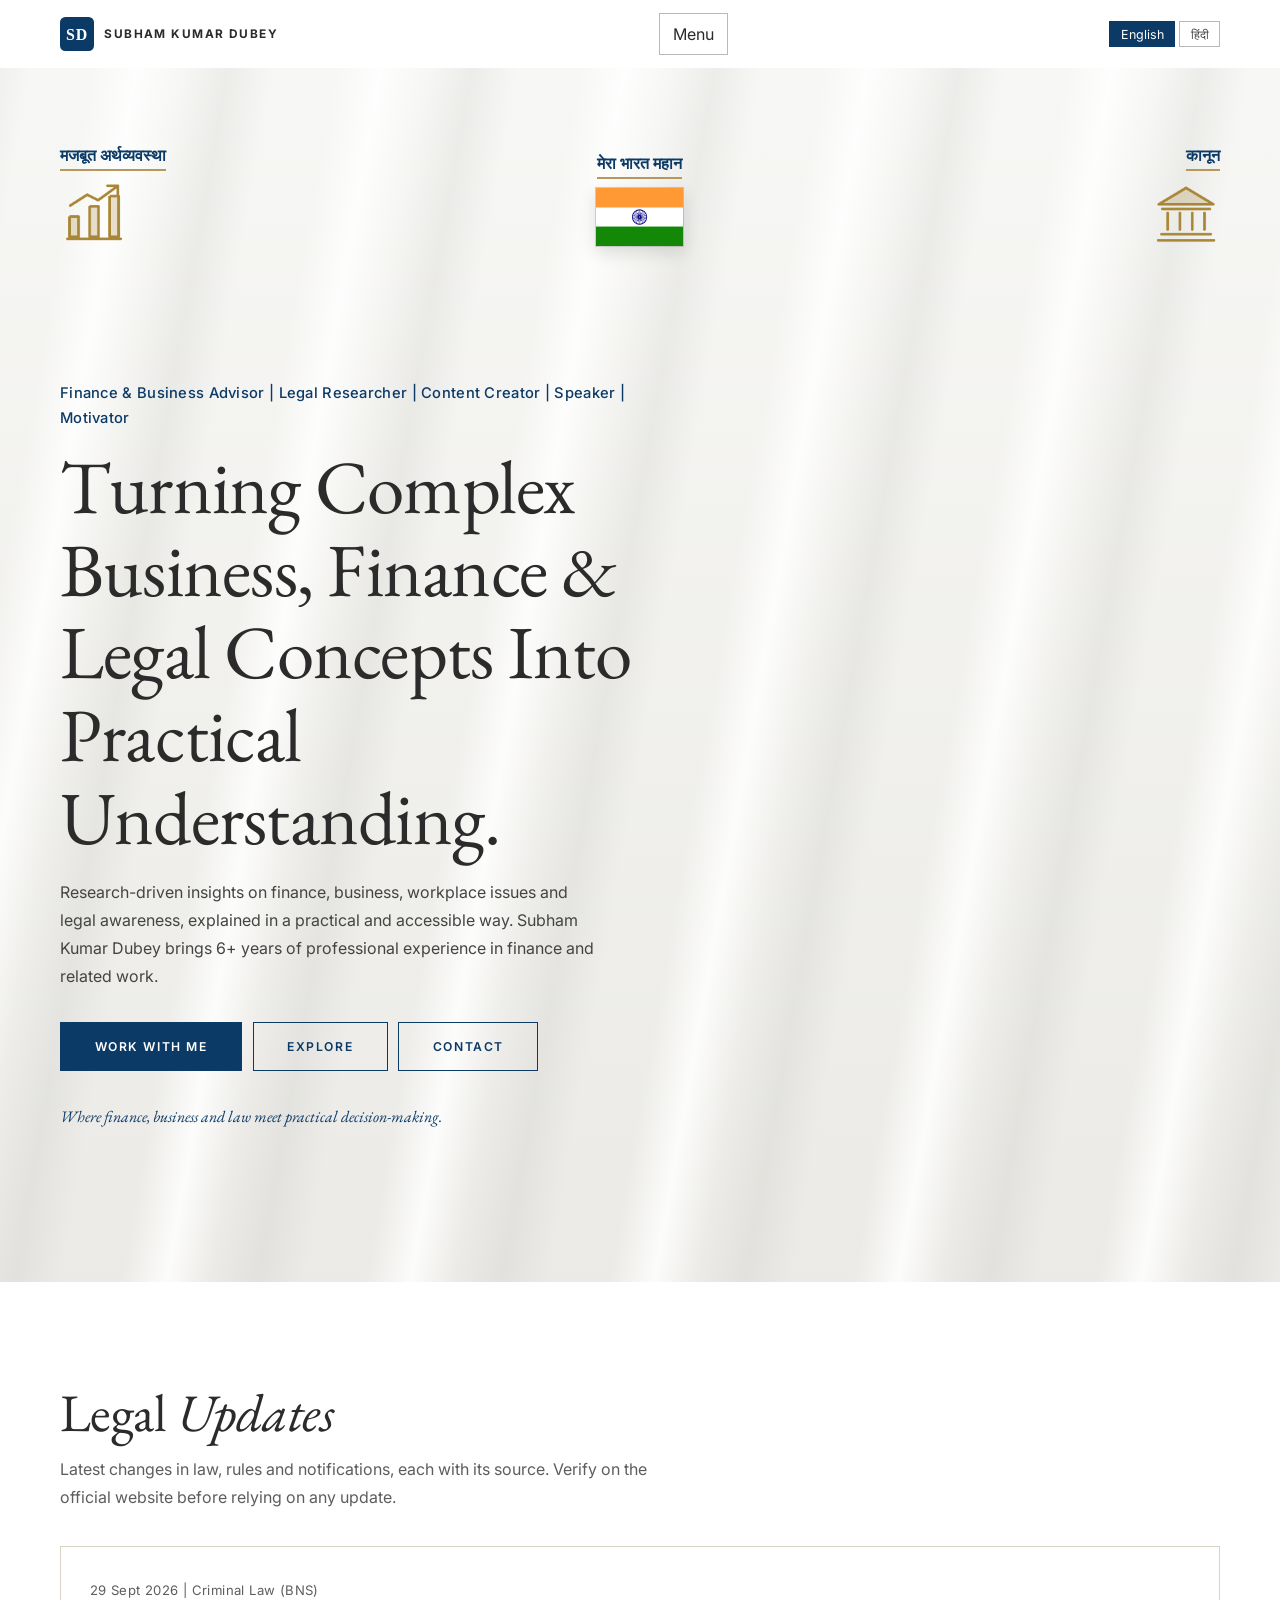
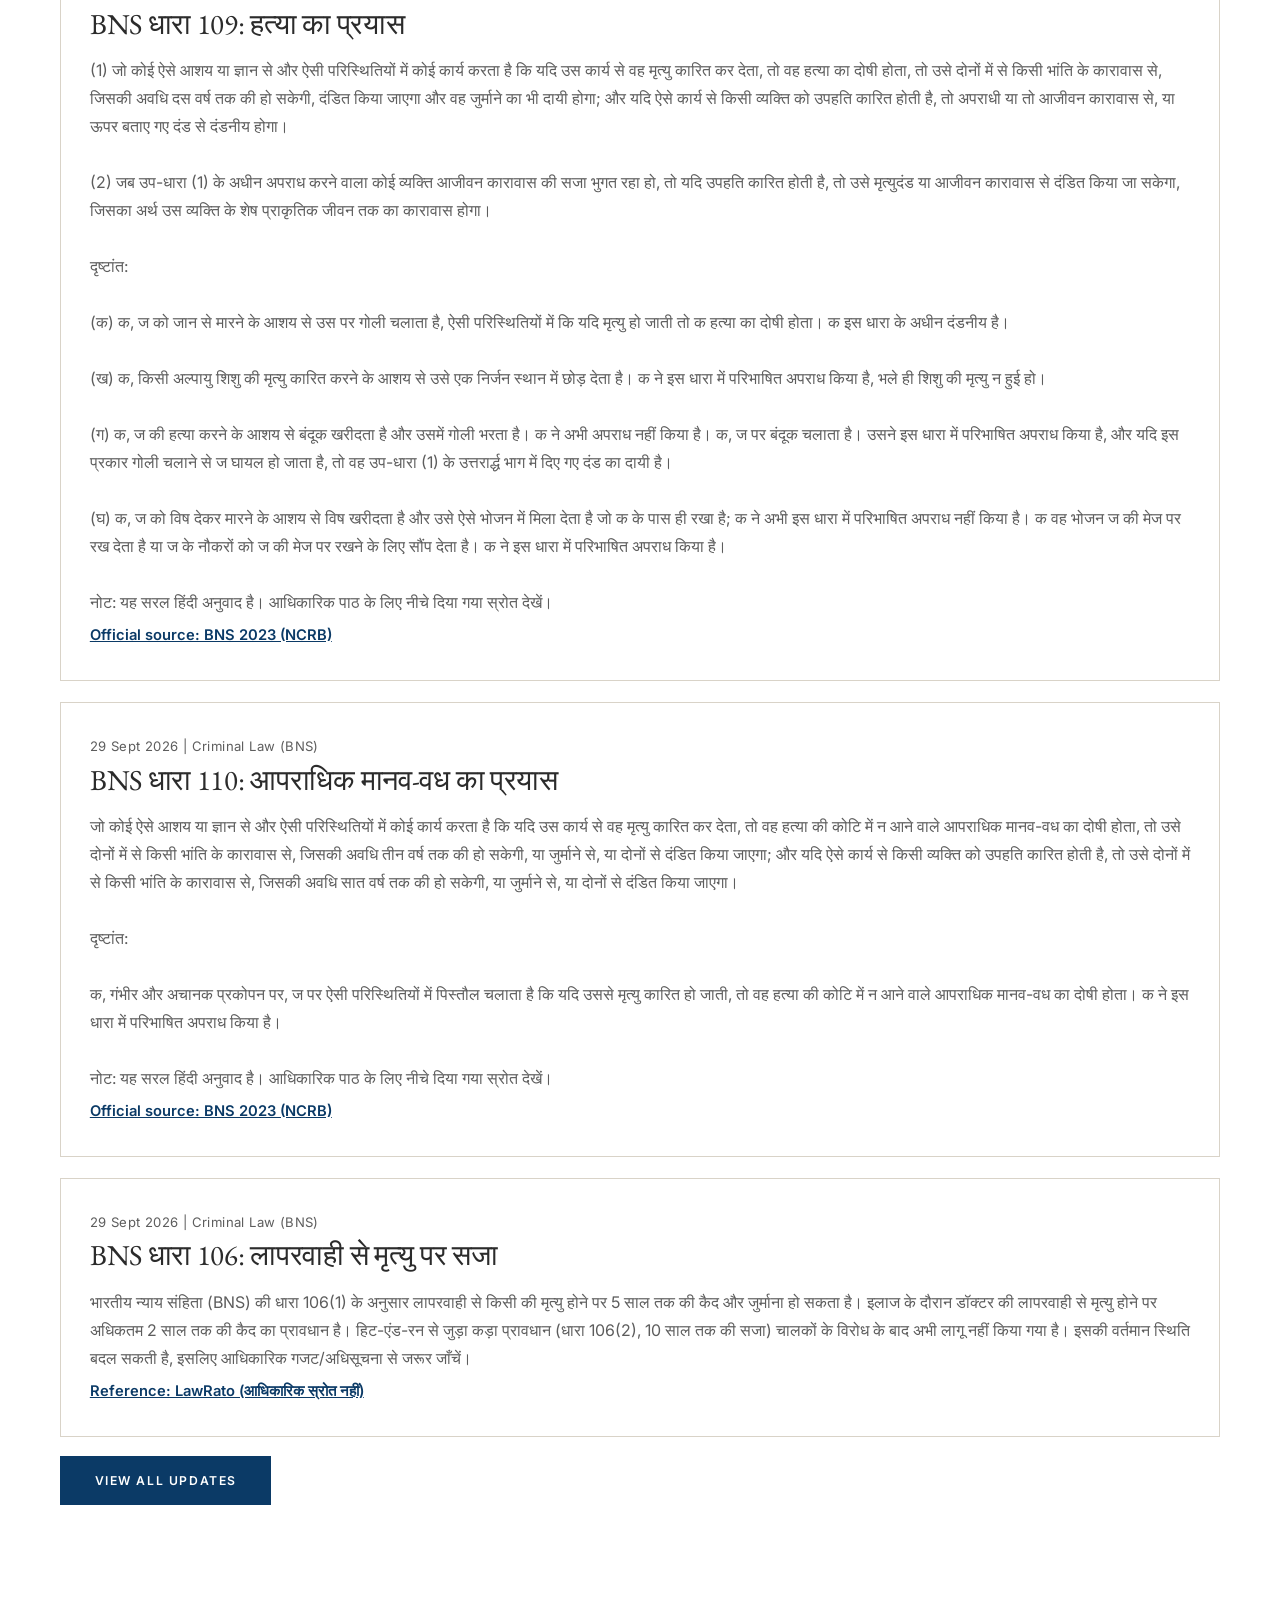
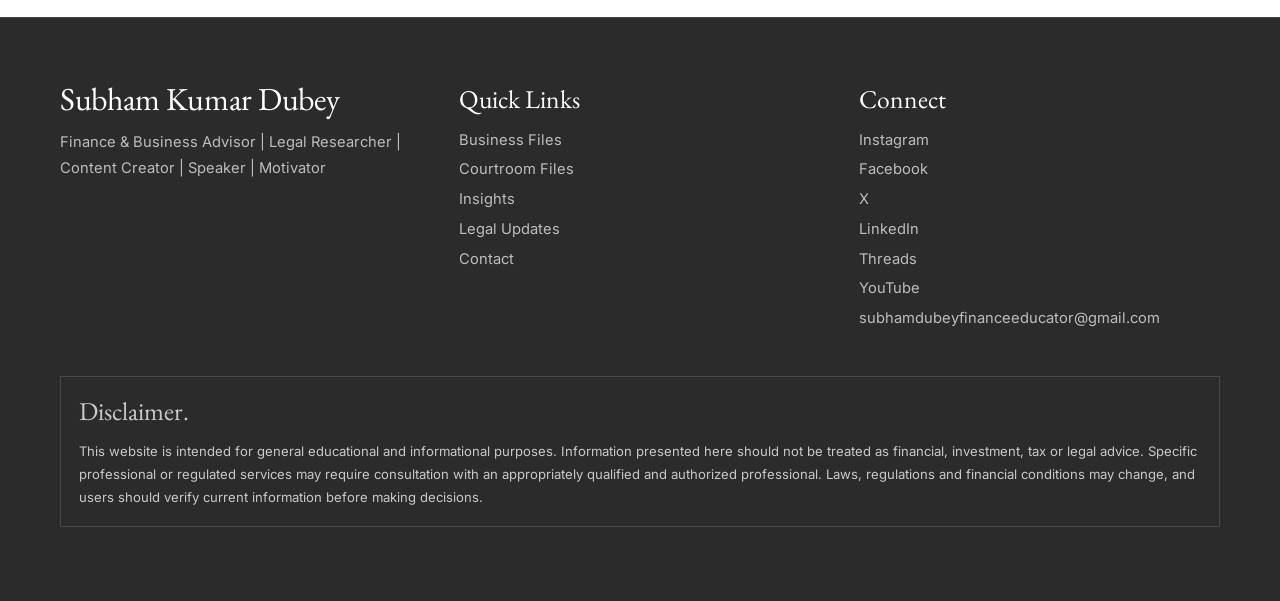
==== commit cb76fca3: "Add files via upload" ====
--- a/index.html
+++ b/index.html
@@ -5,8 +5,8 @@
 <link rel="icon" href="data:image/svg+xml,%3Csvg xmlns='http://www.w3.org/2000/svg' viewBox='0 0 64 64'%3E%3Crect width='64' height='64' rx='10' fill='%230b1a2e'/%3E%3Ctext x='32' y='43' font-family='Georgia' font-size='30' font-weight='700' text-anchor='middle' fill='%23c9a85c'%3ESD%3C/text%3E%3C/svg%3E">
 <meta property="og:type" content="website"><meta property="og:title" content="Subham Kumar Dubey | Finance & Business Advisor | Legal Researcher"><meta property="og:description" content="Official professional website of Subham Kumar Dubey — Finance & Business Advisor, Legal Researcher, Content Creator, Speaker and Motivator. Explore Business Files, Courtroom Files, finance, business and legal-awareness insights."><meta property="og:url" content="https://subhamkumardubey.in/"><meta property="og:image" content="https://subhamkumardubey.in/subham.jpg"><meta name="theme-color" content="#0b1a2e">
 <link rel="preconnect" href="https://fonts.googleapis.com"><link rel="preconnect" href="https://fonts.gstatic.com" crossorigin>
-<link href="https://fonts.googleapis.com/css2?family=Fraunces:opsz,wght@9..144,500;9..144,600&family=Figtree:wght@400;500;600&display=swap" rel="stylesheet">
-<link rel="stylesheet" href="/style.css"><script type="application/ld+json">{"@context":"https://schema.org","@graph":[{"@type":"Person","name":"Subham Kumar Dubey","jobTitle":"Finance & Business Advisor, Legal Researcher, Content Creator","email":"subhamdubeyfinanceeducator@gmail.com","url":"https://subhamkumardubey.in/","address":{"@type":"PostalAddress","addressLocality":"Gopalganj","addressRegion":"Bihar","postalCode":"841501","addressCountry":"IN"},"sameAs":["https://www.linkedin.com/in/adv-subham-kumar-dubey-440105163?utm_source=share_via&utm_content=profile&utm_medium=member_android","https://youtube.com/@mrsubhamdubey?si=vuwrJVlycx3CMOsS","https://www.instagram.com/subhamdubeymotivator?stkn=bG9yZzltd3d3cmpn","https://www.facebook.com/share/1EfVSA8V1x/"]},{"@type":"WebSite","name":"Subham Kumar Dubey","url":"https://subhamkumardubey.in/"}]}</script>
+<link href="https://fonts.googleapis.com/css2?family=EB+Garamond:ital,wght@0,400;0,500;1,400&family=Inter:wght@400;500;600&display=swap" rel="stylesheet">
+<script>document.documentElement.classList.add('js')</script><link rel="stylesheet" href="/style.css"><script type="application/ld+json">{"@context": "https://schema.org", "@graph": [{"@type": "Person", "name": "Subham Kumar Dubey", "jobTitle": "Finance & Business Advisor, Legal Researcher, Content Creator", "email": "subhamdubeyfinanceeducator@gmail.com", "url": "https://subhamkumardubey.in/", "address": {"@type": "PostalAddress", "addressLocality": "Gopalganj", "addressRegion": "Bihar", "postalCode": "841501", "addressCountry": "IN"}, "sameAs": ["https://www.instagram.com/subhamdubeymotivator?stkn=bG9yZzltd3d3cmpn", "https://www.facebook.com/share/19aoQWKmmm/", "https://x.com/subhamdubey96", "https://www.linkedin.com/in/subham-kumar-dubey-440105163?utm_source=share_via&utm_content=profile&utm_medium=member_android", "https://www.threads.com/@subhamdubeymotivator", "https://youtube.com/@mrsubhamdubey?si=CbLlRGkTgVJd8gwu"]}, {"@type": "WebSite", "name": "Subham Kumar Dubey", "url": "https://subhamkumardubey.in/"}]}</script>
 <script src="/updates.js"></script></head>
 <body>
 <div id="notice" class="notice" role="status" hidden></div>
@@ -21,7 +21,7 @@
 <h1 data-i="h1">Turning Complex Business, Finance &amp; Legal Concepts Into Practical Understanding.</h1>
 <p class="s">Research-driven insights on finance, business, workplace issues and legal awareness, explained in a practical and accessible way. Subham Kumar Dubey brings 6+ years of professional experience in finance and related work.</p>
 <p><a class="btn" href="/contact">Work With Me</a> <a class="btn o" href="/business-files">Explore</a> <a class="btn o" href="/contact">Contact</a></p>
-<p style="margin-top:1.4rem;color:#c9a85c;font-family:var(--serif);font-style:italic">Where finance, business and law meet practical decision-making.</p></div>
+<p style="margin-top:1.4rem;color:var(--navy);font-family:var(--serif);font-style:italic">Where finance, business and law meet practical decision-making.</p></div>
 <figure class="ph"><img src="/subham.jpg" alt="Portrait of Subham Kumar Dubey" width="735" height="873" fetchpriority="high"></figure></div></section>
 <section id="updates"><div class="w"><h2>Legal Updates</h2><p class="lead">Latest changes in law, rules and notifications, each with its source. Verify on the official website before relying on any update.</p>
 <div class="grid" style="grid-template-columns:1fr" id="updList" data-limit="3"></div>
@@ -33,3 +33,4 @@
 <p class="disc" id="disclaimer"><strong>Disclaimer.</strong> This website is intended for general educational and informational purposes. Information presented here should not be treated as financial, investment, tax or legal advice. Specific professional or regulated services may require consultation with an appropriately qualified and authorized professional. Laws, regulations and financial conditions may change, and users should verify current information before making decisions.</p>
 <p>Copyright © <span id="yr">2026</span> Subham Kumar Dubey. All Rights Reserved.</p></div></footer>
 <script src="/main.js"></script></body></html>
+<link rel="icon" type="image/png" href="/favicon.png">
--- a/style.css
+++ b/style.css
@@ -1,61 +1,83 @@
-:root{--navy:#0b1a2e;--char:#1d2430;--paper:#fff;--soft:#f4f2ec;--gold:#b08d43;--gold2:#c9a85c;--line:#e0dbcd;--muted:#5a6573;--serif:'Fraunces',Georgia,serif;--sans:'Figtree',system-ui,-apple-system,'Segoe UI',sans-serif}
-*{box-sizing:border-box;margin:0}html{scroll-behavior:smooth;scroll-padding-top:70px}
-body{font:400 1rem/1.65 var(--sans);color:var(--char);background:var(--paper)}img{max-width:100%;display:block}a{color:inherit}:focus-visible{outline:3px solid var(--gold2);outline-offset:3px}
-.w{width:min(1120px,92%);margin:auto}section{padding:clamp(3.2rem,7vw,5.5rem) 0}
-h1,h2,h3{font-family:var(--serif);font-weight:600;line-height:1.15;color:var(--navy)}
-h2{font-size:clamp(1.7rem,4vw,2.5rem);margin-bottom:.6rem}h3{font-size:1.15rem;margin-bottom:.4rem}
-.lead{color:var(--muted);max-width:62ch;margin-bottom:2rem}.dk{background:var(--navy);color:#e6ebf2}.dk h2,.dk h3{color:#fff}.dk .lead{color:#aebbcc}.sf{background:var(--soft)}
-.btn{display:inline-block;padding:.85rem 1.5rem;background:var(--gold2);color:var(--navy);text-decoration:none;font:600 1rem var(--sans);border:1px solid var(--gold2);border-radius:3px;cursor:pointer}
-.btn:hover{background:transparent;color:var(--gold2)}.btn.o{background:transparent;color:inherit;border-color:currentColor}.btn.o:hover{color:var(--gold2)}.btn.d{background:var(--navy);color:#fff;border-color:var(--navy)}.btn.d:hover{background:transparent;color:var(--navy)}
-header{position:sticky;top:0;z-index:50;background:rgba(11,26,46,.97);color:#fff}
-.bar{display:flex;align-items:center;justify-content:space-between;height:64px;gap:.8rem}.logo{font:600 1.1rem var(--serif);text-decoration:none}
-nav ul{display:flex;gap:1rem;list-style:none;padding:0;font-size:.85rem}nav a{text-decoration:none;color:#c9d3e0}nav a:hover{color:var(--gold2)}
-.lang{display:flex;gap:.25rem}.lang button{background:none;border:1px solid #3a5577;color:#c9d3e0;padding:.25rem .6rem;cursor:pointer;border-radius:2px;font:.82rem var(--sans)}.lang button[aria-pressed=true]{background:var(--gold2);color:var(--navy);border-color:var(--gold2)}
-#mb{display:none;background:none;border:1px solid #3a5577;color:#fff;padding:.4rem .7rem;border-radius:2px;font:inherit}
-@media(max-width:1220px){#mb{display:block}nav{display:none;position:absolute;top:64px;left:0;right:0;background:var(--navy);padding:1rem 4%}nav.open{display:block}nav ul{flex-direction:column;gap:.9rem;font-size:1rem}}
-.hero{background:var(--navy);color:#fff;padding:clamp(3rem,7vw,5.5rem) 0}.hero .w{display:grid;grid-template-columns:1.4fr 1fr;gap:3rem;align-items:center}
-@media(max-width:820px){.hero .w{grid-template-columns:1fr}}
-.hero h1{color:#fff;font-size:clamp(2rem,5vw,3.3rem);margin:.8rem 0 1rem}.role{color:var(--gold2);font-weight:500}.hero p.s{color:#c3cedc;max-width:54ch;margin-bottom:1.8rem}
-.ph{max-width:380px;justify-self:center;border:1px solid var(--gold);padding:10px;border-radius:190px 190px 4px 4px}.ph img{aspect-ratio:4/5;object-fit:cover;object-position:50% 20%;width:100%;border-radius:180px 180px 2px 2px}
-.grid{display:grid;gap:1.2rem;grid-template-columns:repeat(auto-fit,minmax(240px,1fr))}
-.card{background:#fff;border:1px solid var(--line);border-top:3px solid var(--gold2);padding:1.4rem;border-radius:3px}.dk .card{background:#12263f;border-color:#24405f;border-top-color:var(--gold2)}
-.card ul{padding-left:1.1rem;color:var(--muted);font-size:.93rem}.dk .card ul{color:#aebbcc}.card li{margin:.15rem 0}
-.tag{color:var(--gold);font-weight:600;margin-bottom:.6rem}.dk .tag{color:var(--gold2)}
-.chain{display:flex;flex-wrap:wrap;gap:.4rem;margin:1rem 0 1.5rem;font-size:.88rem}.chain span{background:#12263f;border:1px solid #24405f;padding:.3rem .7rem;border-radius:20px}
-.vid{display:grid;grid-template-columns:1.2fr 1fr;gap:2rem;align-items:center;margin-top:2rem}@media(max-width:800px){.vid{grid-template-columns:1fr}}
-.v{position:relative;aspect-ratio:16/9;background:#000;border:1px solid var(--gold);border-radius:4px;overflow:hidden}.v iframe,.v img{position:absolute;inset:0;width:100%;height:100%;border:0;object-fit:cover}
-.v button{position:absolute;inset:0;width:100%;background:rgba(11,26,46,.45);border:0;cursor:pointer;color:#fff;font:600 1rem var(--sans)}.v button b{display:inline-grid;place-items:center;width:64px;height:64px;border-radius:50%;background:var(--gold2);color:var(--navy);font-size:1.5rem;margin-bottom:.4rem}
-.fw{display:grid;grid-template-columns:repeat(5,1fr);gap:1rem;position:relative}@media(max-width:820px){.fw{grid-template-columns:1fr}}
-.fw div{border-top:2px solid var(--gold2);padding-top:.8rem;opacity:.25;transform:translateY(10px);transition:.6s}.fw.on div{opacity:1;transform:none}.fw.on div:nth-child(2){transition-delay:.15s}.fw.on div:nth-child(3){transition-delay:.3s}.fw.on div:nth-child(4){transition-delay:.45s}.fw.on div:nth-child(5){transition-delay:.6s}
-.fw b{font:600 1.7rem var(--serif);color:var(--gold)}.fw p{font-size:.92rem;color:var(--muted)}
-.tl{border-left:2px solid var(--gold2);padding-left:1.4rem;display:grid;gap:1.1rem}.tl div{position:relative}.tl div:before{content:"";position:absolute;left:-1.8rem;top:.5rem;width:.7rem;height:.7rem;background:var(--gold2);border-radius:50%}
-.note{font-size:.88rem;color:var(--muted);border-left:3px solid var(--gold2);padding:.6rem 1rem;margin-top:1.5rem;background:rgba(201,168,92,.12)}.dk .note{color:#c3cedc}
-.demo{font-size:.75rem;border:1px dashed var(--muted);padding:.1rem .5rem;border-radius:2px;color:var(--muted)}
-.lk a{color:var(--navy);font-weight:500}.dk .lk a{color:var(--gold2)}
-form{display:grid;gap:1rem}label{font-weight:500;font-size:.9rem;display:block;margin-bottom:.2rem}
-input,textarea{width:100%;padding:.75rem;border:1px solid #3a5577;background:#0e2039;color:#fff;font:inherit;border-radius:3px}
-.soc{display:flex;gap:.6rem;flex-wrap:wrap;list-style:none;padding:0}.soc a{display:inline-flex;align-items:center;gap:.4rem;border:1px solid #3a5577;padding:.4rem .8rem;text-decoration:none;font-size:.88rem;border-radius:3px}.soc a:hover{border-color:var(--gold2);color:var(--gold2)}.soc svg{width:15px;height:15px;fill:currentColor}
-footer{background:#0a1220;color:#a6b1c0;padding:3rem 0 1.5rem;font-size:.9rem}footer h2{font-size:1.3rem;color:#fff}footer ul{list-style:none;padding:0}footer .grid{grid-template-columns:repeat(auto-fit,minmax(220px,1fr))}
-.disc{border:1px solid #26344a;padding:1rem;margin:2rem 0 1rem;font-size:.82rem;color:#c0c8d4}
-.sk h3{font-size:1rem}.sk ul{list-style:none;padding:0;display:flex;flex-wrap:wrap;gap:.4rem}.sk li{border:1px solid var(--line);padding:.25rem .7rem;border-radius:20px;font-size:.85rem;background:#fff}
-.notice{background:var(--gold2);color:var(--navy);text-align:center;padding:.6rem 4%;font-size:.92rem;font-weight:500}.notice a{font-weight:600}
-.item{display:grid;gap:.35rem}.item .meta{font-size:.82rem;color:var(--muted)}.item img.pic{max-width:100%;max-height:380px;object-fit:contain;border:1px solid var(--line);border-radius:3px;background:#fff}.item a.src{font-weight:600;color:var(--navy);font-size:.92rem}
-.crest{grid-column:1/-1;display:flex;align-items:center;justify-content:space-between;gap:1rem}.crest img{height:56px;width:auto}.crest .fl{height:52px;border:1px solid rgba(255,255,255,.35);border-radius:2px}@media(min-width:700px){.crest img{height:68px}.crest .fl{height:62px}}
-@media(prefers-reduced-motion:reduce){html{scroll-behavior:auto}.fw div{transition:none;opacity:1;transform:none}}
-
-h1.ph1{font-size:clamp(1.9rem,4.5vw,2.8rem);margin-bottom:.6rem}.dk h1{color:#fff}main{min-height:62vh}
-.logo{display:inline-flex;align-items:center;gap:.6rem}.logo svg{width:32px;height:32px;flex:none}
-nav a[aria-current=page]{color:var(--gold2);font-weight:600}
-@media(max-width:1220px){nav a[aria-current=page]{color:var(--gold2)}}
-
-.crest{display:grid;grid-template-columns:1fr auto 1fr;align-items:end;gap:.8rem}
-.cr{margin:0;display:flex;flex-direction:column;align-items:center;gap:.5rem;text-align:center}
-.cr:first-child{align-items:flex-start;text-align:left}.cr:last-child{align-items:flex-end;text-align:right}
-.cap{font:600 .82rem/1.3 var(--sans);color:var(--gold2);position:relative;padding-bottom:.35rem;opacity:0;animation:capIn .9s cubic-bezier(.2,.7,.2,1) forwards;animation-delay:var(--d,0s)}
+:root{--navy:#0b3a66;--navy2:#082e52;--char:#2b2b2b;--paper:#fff;--soft:#e3ded6;--dark:#333;--gold:#0b3a66;--gold2:#b8975a;--line:#d9d3c8;--muted:#5d5d5d;--serif:'EB Garamond',Georgia,'Times New Roman',serif;--sans:'Inter',system-ui,-apple-system,'Segoe UI',sans-serif}
+*{box-sizing:border-box;margin:0}html{scroll-behavior:smooth;scroll-padding-top:76px}
+body{font:400 1rem/1.75 var(--sans);color:var(--char);background:var(--paper);-webkit-font-smoothing:antialiased}
+img{max-width:100%;display:block}a{color:inherit}:focus-visible{outline:3px solid var(--navy);outline-offset:3px}
+.dk :focus-visible{outline-color:#fff}
+.w{width:min(1160px,92%);margin:auto}section{padding:clamp(3.5rem,8vw,6.5rem) 0}
+h1,h2,h3{font-family:var(--serif);font-weight:400;line-height:1.1;letter-spacing:-.01em;color:var(--char)}
+h1{font-size:clamp(2.5rem,6.4vw,4.7rem);margin:.8rem 0 1.2rem}h2{font-size:clamp(2.1rem,4.8vw,3.3rem);margin-bottom:.8rem}h3{font-size:clamp(1.45rem,2.4vw,1.8rem);margin-bottom:.6rem}
+h1 em,h2 em{font-style:italic}h1.ph1{font-size:clamp(2.3rem,5.6vw,4rem);margin:0 0 .8rem}
+.lead{color:var(--muted);max-width:64ch;margin-bottom:2.2rem}
+.sf{background:var(--soft)}.dk{background:var(--dark);color:#e8e8e8}.dk h1,.dk h2,.dk h3{color:#fff}.dk .lead{color:#d0d0d0}
+/* buttons */
+.btn{display:inline-block;padding:1rem 2.1rem;background:var(--navy);color:#fff;text-decoration:none;font:600 .76rem var(--sans);letter-spacing:.13em;text-transform:uppercase;border:1px solid var(--navy);border-radius:0;cursor:pointer;transition:background .3s,color .3s,transform .3s,box-shadow .3s;margin:0 .4rem .6rem 0}
+.btn:hover{background:var(--navy2);transform:translateY(-3px);box-shadow:0 12px 24px rgba(11,58,102,.28)}
+.btn.o{background:transparent;color:var(--navy)}.btn.o:hover{background:var(--navy);color:#fff}.btn.d{background:var(--navy)}
+.dk .btn{background:#fff;color:var(--navy);border-color:#fff}.dk .btn:hover{background:#e3ded6;box-shadow:0 12px 24px rgba(0,0,0,.35)}.dk .btn.o{background:transparent;color:#fff;border-color:#fff}.dk .btn.o:hover{background:#fff;color:var(--navy)}
+/* header */
+.notice{background:var(--navy);color:#fff;text-align:center;padding:.65rem 4%;font-size:.92rem}.notice a{font-weight:600}
+header{position:sticky;top:0;z-index:50;background:rgba(255,255,255,.9);backdrop-filter:blur(10px);-webkit-backdrop-filter:blur(10px);color:var(--char);transition:box-shadow .3s}
+header.scrolled{box-shadow:0 8px 30px rgba(0,0,0,.09)}
+.bar{display:flex;align-items:center;justify-content:space-between;height:68px;gap:.8rem}
+.logo{display:inline-flex;align-items:center;gap:.65rem;text-decoration:none;font:700 .74rem/1.2 var(--sans);letter-spacing:.12em;text-transform:uppercase}.logo svg{width:34px;height:34px;flex:none}.logo svg rect{fill:var(--navy)}.logo svg text{fill:#fff}
+nav ul{display:flex;gap:1rem;list-style:none;padding:0;font-size:.82rem}nav a{text-decoration:none;color:#444;position:relative;padding:.3rem 0;white-space:nowrap}
+nav a:after{content:"";position:absolute;left:0;bottom:0;height:1px;width:100%;background:var(--navy);transform:scaleX(0);transform-origin:left;transition:transform .35s}
+nav a:hover:after,nav a[aria-current=page]:after{transform:scaleX(1)}nav a:hover,nav a[aria-current=page]{color:var(--navy)}
+.lang{display:flex;gap:.25rem}.lang button{background:none;border:1px solid #b9b9b9;color:#444;padding:.28rem .65rem;cursor:pointer;border-radius:0;font:.78rem var(--sans)}.lang button[aria-pressed=true]{background:var(--navy);color:#fff;border-color:var(--navy)}
+#mb{display:none;background:none;border:1px solid #b9b9b9;color:var(--char);padding:.4rem .8rem;border-radius:0;font:inherit}
+@media(max-width:1290px){#mb{display:block}nav{display:none;position:absolute;top:68px;left:0;right:0;background:#fff;padding:1.2rem 4%;box-shadow:0 20px 30px rgba(0,0,0,.1)}nav.open{display:block}nav ul{flex-direction:column;gap:1rem;font-size:1rem}}
+/* hero */
+.hero{position:relative;overflow:hidden;background:linear-gradient(180deg,#f7f7f5,#ebeae6);padding:clamp(2.8rem,6vw,5rem) 0 clamp(3rem,7vw,6rem)}
+.hero:before{content:"";position:absolute;inset:-10% -15%;background:repeating-linear-gradient(100deg,rgba(255,255,255,0) 0 60px,rgba(255,255,255,.85) 105px,rgba(255,255,255,0) 150px,rgba(170,170,165,.14) 195px,rgba(255,255,255,0) 240px);animation:drift 28s ease-in-out infinite alternate}
+@keyframes drift{from{transform:translateX(-4%)}to{transform:translateX(4%)}}
+.hero>.w{position:relative;display:grid;grid-template-columns:1.25fr 1fr;gap:3.5rem;align-items:center}
+@media(max-width:820px){.hero>.w{grid-template-columns:1fr}}
+.hero h1{color:var(--char)}.role{color:var(--navy);font-weight:500;font-size:.92rem;letter-spacing:.02em}.hero p.s{color:#444;max-width:54ch;margin-bottom:2rem}
+.ph{position:relative;isolation:isolate;max-width:410px;justify-self:center;margin:0}
+.ph:after{content:"";position:absolute;inset:0;border:1px solid var(--navy);transform:translate(16px,16px);z-index:-1}
+.ph img{aspect-ratio:4/5;object-fit:cover;object-position:50% 22%;width:100%;box-shadow:0 30px 60px rgba(0,0,0,.2)}
+.crest{grid-column:1/-1;display:grid;grid-template-columns:1fr auto 1fr;align-items:end;gap:.8rem;margin-bottom:1rem}
+.crest img{height:56px;width:auto;filter:saturate(1.3) brightness(.8)}.crest .fl{height:50px;border:1px solid rgba(0,0,0,.2);filter:none;box-shadow:0 6px 16px rgba(0,0,0,.12)}
+@media(min-width:700px){.crest img{height:68px}.crest .fl{height:60px}}
+.cr{margin:0;display:flex;flex-direction:column;align-items:center;gap:.5rem;text-align:center}.cr:first-child{align-items:flex-start;text-align:left}.cr:last-child{align-items:flex-end;text-align:right}
+.cap{font:600 .8rem/1.3 var(--sans);color:var(--navy);position:relative;padding-bottom:.35rem;opacity:0;animation:capIn .9s cubic-bezier(.2,.7,.2,1) forwards;animation-delay:var(--d,0s)}
 .cap:after{content:"";position:absolute;left:0;bottom:0;height:2px;width:100%;background:var(--gold2);transform:scaleX(0);transform-origin:left;animation:capLine .8s ease forwards;animation-delay:calc(var(--d,0s) + .5s)}
 .cr:last-child .cap:after{transform-origin:right}.cr:nth-child(2) .cap:after{transform-origin:center}
-.cr:nth-child(2) .cap{color:#fff}
-@keyframes capIn{from{opacity:0;transform:translateY(-12px);letter-spacing:.12em}to{opacity:1;transform:none;letter-spacing:0}}
-@keyframes capLine{to{transform:scaleX(1)}}
-@media(min-width:700px){.cap{font-size:1.05rem}}
-@media(prefers-reduced-motion:reduce){.cap{animation:none;opacity:1}.cap:after{animation:none;transform:none}}
+@keyframes capIn{from{opacity:0;transform:translateY(-12px);letter-spacing:.12em}to{opacity:1;transform:none;letter-spacing:0}}@keyframes capLine{to{transform:scaleX(1)}}
+@media(min-width:700px){.cap{font-size:1rem}}
+/* cards */
+.grid{display:grid;gap:1.3rem;grid-template-columns:repeat(auto-fit,minmax(250px,1fr))}
+.card{background:#fff;border:1px solid var(--line);padding:2rem 1.8rem;border-radius:0;transition:transform .4s,box-shadow .4s}
+.card:hover{transform:translateY(-5px);box-shadow:0 18px 36px rgba(0,0,0,.1)}.sf .card{border-color:transparent}
+.card ul{padding-left:1.1rem;color:var(--muted);font-size:.94rem}.card li{margin:.2rem 0}
+.dk .card{border:0}.dk .card:nth-child(3n+1){background:var(--navy);color:#fff}.dk .card:nth-child(3n+1) h3,.dk .card:nth-child(3n+1) ul{color:#fff}
+.dk .card:nth-child(3n+2){background:var(--soft);color:var(--char)}.dk .card:nth-child(3n+2) h3{color:var(--char)}.dk .card:nth-child(3n+2) ul{color:#555}
+.dk .card:nth-child(3n){background:#fff;color:var(--char)}.dk .card:nth-child(3n) h3{color:var(--char)}.dk .card:nth-child(3n) ul{color:#555}
+.tag{color:var(--navy);font-weight:600;letter-spacing:.02em;margin-bottom:.6rem}.dk .tag{color:#e3ded6}
+.chain{display:flex;flex-wrap:wrap;gap:.5rem;margin:1.2rem 0 1.8rem;font-size:.88rem}.chain span{border:1px solid rgba(255,255,255,.4);color:#fff;padding:.35rem .9rem}
+.vid{display:grid;grid-template-columns:1.2fr 1fr;gap:2.5rem;align-items:center;margin-top:2.5rem}@media(max-width:800px){.vid{grid-template-columns:1fr}}
+.v{position:relative;aspect-ratio:16/9;background:#000;overflow:hidden;box-shadow:0 24px 50px rgba(0,0,0,.35)}.v iframe,.v img{position:absolute;inset:0;width:100%;height:100%;border:0;object-fit:cover}
+.v button{position:absolute;inset:0;width:100%;background:rgba(0,0,0,.4);border:0;cursor:pointer;color:#fff;font:600 .9rem var(--sans)}.v button b{display:inline-grid;place-items:center;width:66px;height:66px;border-radius:50%;background:#fff;color:var(--navy);font-size:1.5rem;margin-bottom:.4rem;transition:transform .3s}.v button:hover b{transform:scale(1.1)}
+.fw{display:grid;grid-template-columns:repeat(5,1fr);gap:1.4rem}@media(max-width:820px){.fw{grid-template-columns:1fr}}
+.fw div{border-top:1px solid var(--navy);padding-top:1rem}.fw b{font:400 2.4rem var(--serif);color:var(--navy)}.fw p{font-size:.93rem;color:var(--muted)}
+.tl{border-left:1px solid var(--navy);padding-left:1.5rem;display:grid;gap:1.2rem}.tl div{position:relative}.tl div:before{content:"";position:absolute;left:-1.85rem;top:.6rem;width:.65rem;height:.65rem;background:var(--navy);border-radius:50%}
+.sk h3{font-size:1.3rem}.sk ul{list-style:none;padding:0;display:flex;flex-wrap:wrap;gap:.45rem}.sk li{background:var(--soft);padding:.3rem .85rem;font-size:.86rem}
+.note{font-size:.9rem;color:var(--muted);border-left:3px solid var(--navy);padding:.8rem 1.1rem;margin-top:1.8rem;background:rgba(227,222,214,.55)}.dk .note{color:#d0d0d0;background:rgba(255,255,255,.07);border-color:#fff}
+.demo{font-size:.74rem;border:1px dashed var(--muted);padding:.1rem .55rem;color:var(--muted)}
+.item{display:grid;gap:.4rem}.item .meta{font-size:.82rem;color:var(--muted);letter-spacing:.03em}.item img.pic{max-width:100%;max-height:380px;object-fit:contain;border:1px solid var(--line);background:#fff}.item a.src{font-weight:600;color:var(--navy);font-size:.92rem}
+.lk a{color:inherit;text-decoration:underline;text-underline-offset:3px}
+/* forms and social */
+form{display:grid;gap:1.1rem}label{display:block;font-weight:500;font-size:.88rem;margin-bottom:.25rem}
+input,textarea{width:100%;padding:.85rem;border:1px solid #666;background:#3d3d3d;color:#fff;font:inherit;border-radius:0}input:focus,textarea:focus{border-color:#fff}
+.soc{display:flex;gap:.6rem;flex-wrap:wrap;list-style:none;padding:0}.soc a{display:inline-flex;border:1px solid rgba(255,255,255,.5);padding:.45rem .95rem;text-decoration:none;font-size:.86rem;transition:background .3s,color .3s}.soc a:hover{background:#fff;color:var(--navy)}
+/* footer */
+footer{background:#2b2b2b;border-top:1px solid #444;color:#bdbdbd;padding:4rem 0 1.8rem;font-size:.92rem}footer h2{font-size:2rem;color:#fff}footer strong{font:400 1.6rem var(--serif);display:block;margin-bottom:.7rem}
+footer ul{list-style:none;padding:0}footer li{margin:.25rem 0}footer a{text-decoration:none}footer a:hover{color:#fff;text-decoration:underline}footer .grid{grid-template-columns:repeat(auto-fit,minmax(230px,1fr));gap:2.4rem}
+.disc{border:1px solid #484848;padding:1.1rem;margin:2.5rem 0 1.2rem;font-size:.82rem;color:#c9c9c9}
+main{min-height:62vh}
+/* scroll reveal (all text and images) */
+.js .rv{opacity:0;transform:translateY(26px);transition:opacity .9s cubic-bezier(.2,.7,.2,1),transform .9s cubic-bezier(.2,.7,.2,1);transition-delay:var(--rd,0s)}
+.js .rv.in{opacity:1;transform:none}
+.js .rv-img{opacity:1;transform:none;clip-path:inset(0 0 100% 0);transition:clip-path 1.3s cubic-bezier(.2,.7,.2,1);transition-delay:var(--rd,0s)}
+.js .rv-img.in{clip-path:inset(0 0 0 0)}.js .rv-img img{transform:scale(1.12);transition:transform 1.8s cubic-bezier(.2,.7,.2,1)}.js .rv-img.in img{transform:none}
+@media(prefers-reduced-motion:reduce){html{scroll-behavior:auto}.hero:before{animation:none}.cap{animation:none;opacity:1}.cap:after{animation:none;transform:none}.js .rv,.js .rv-img{opacity:1;transform:none;clip-path:none;transition:none}.js .rv-img img{transform:none}}
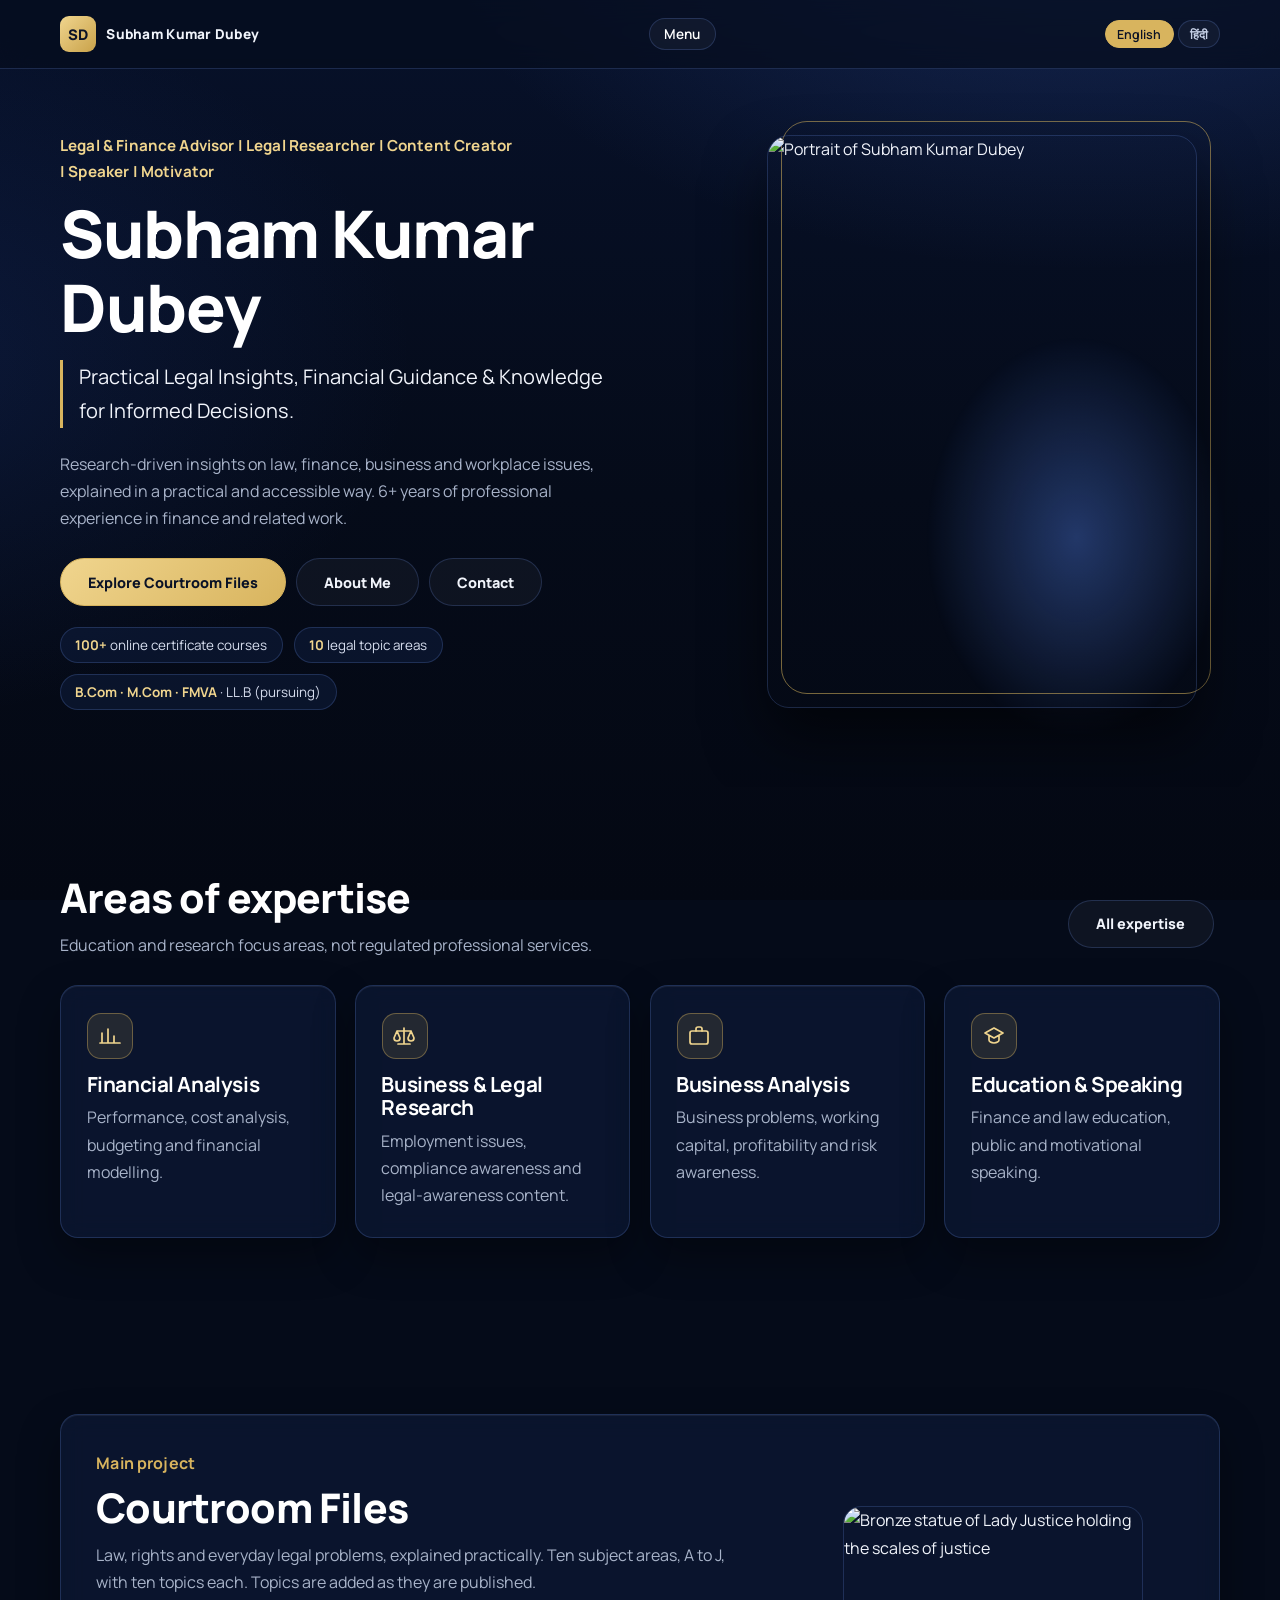
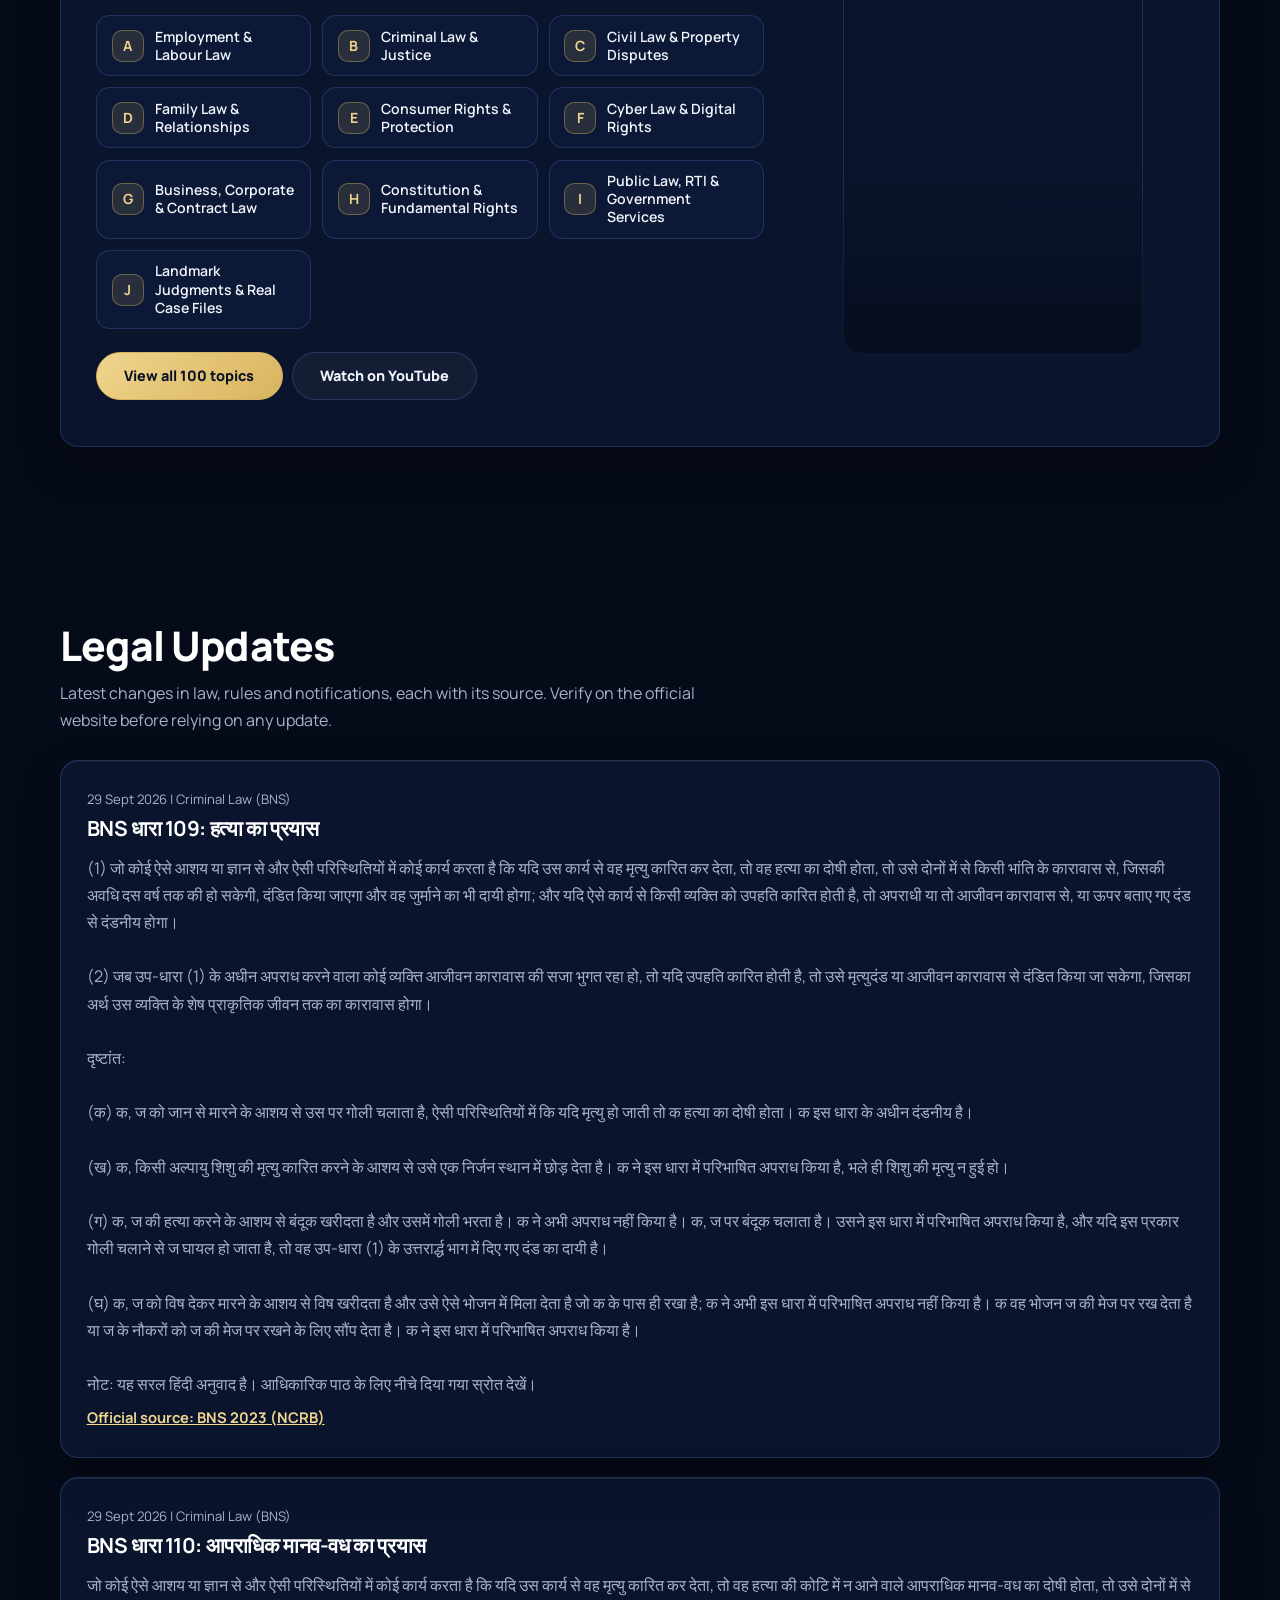
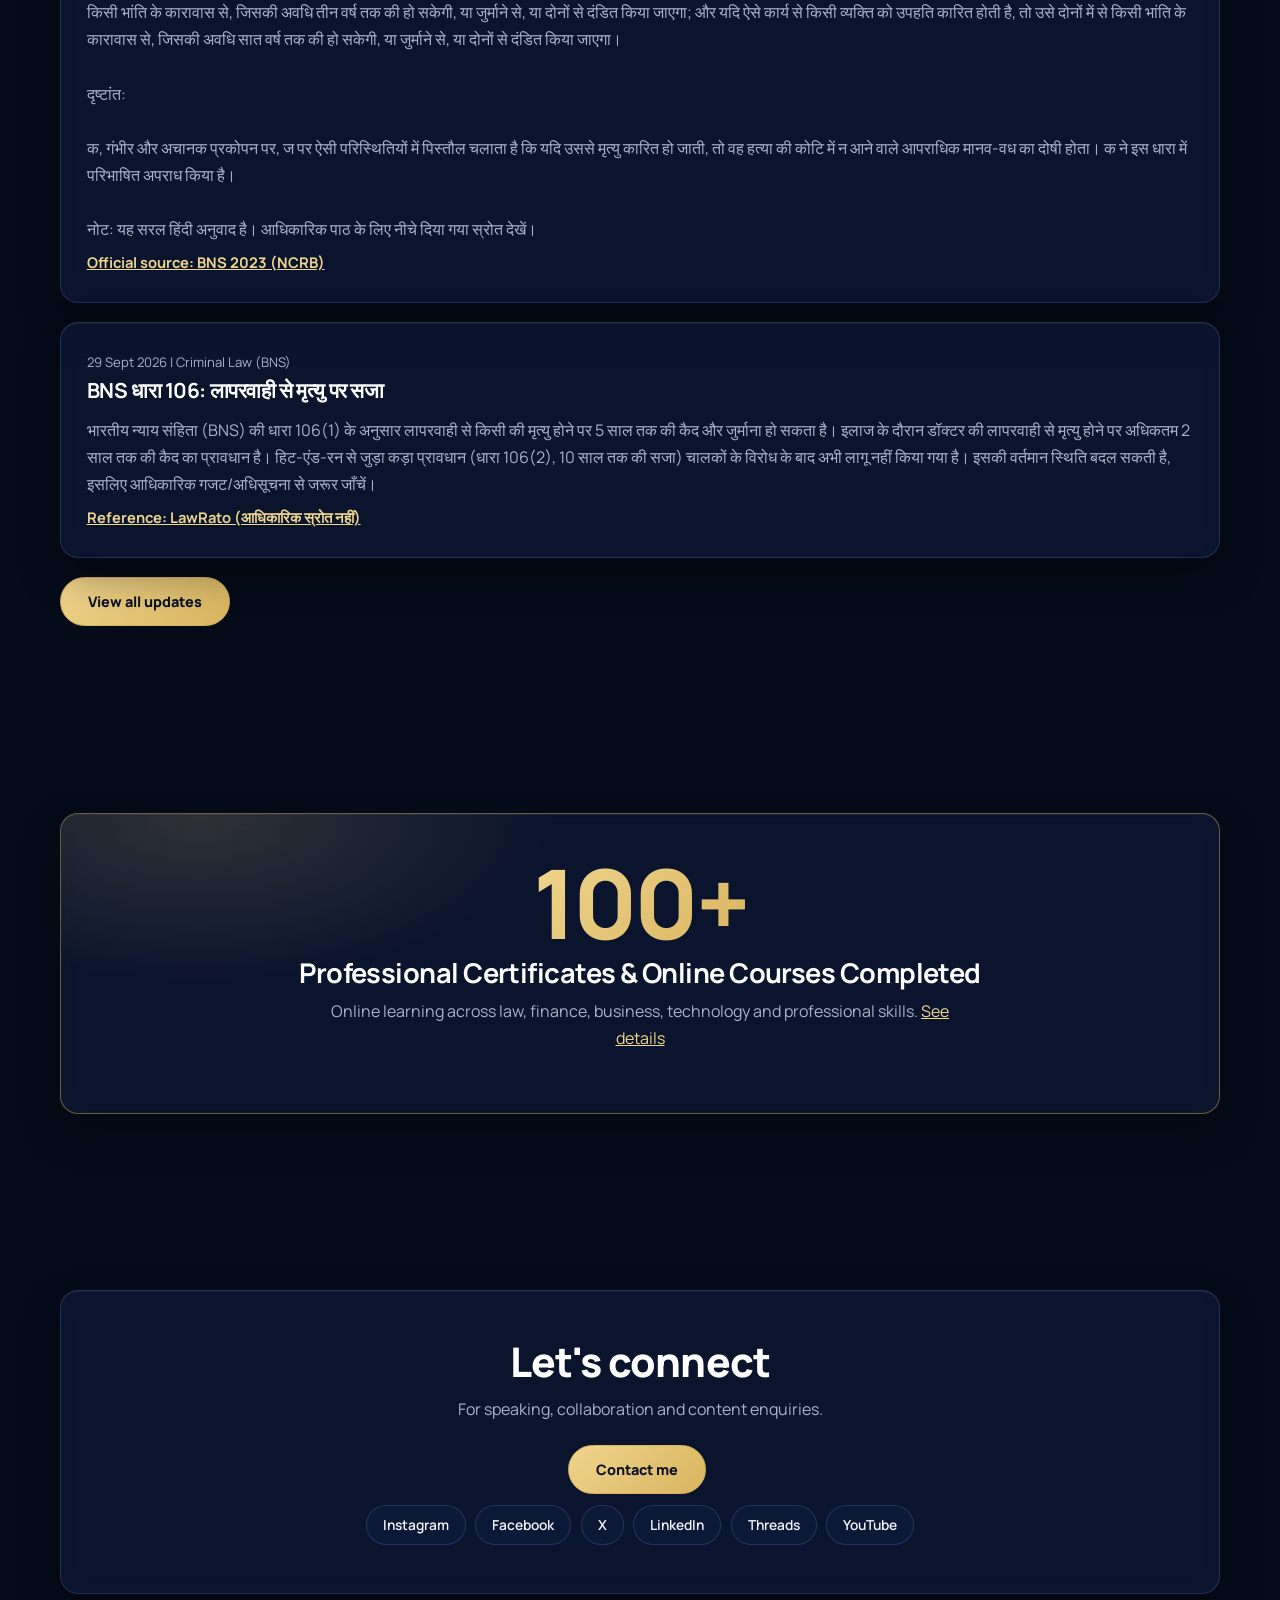
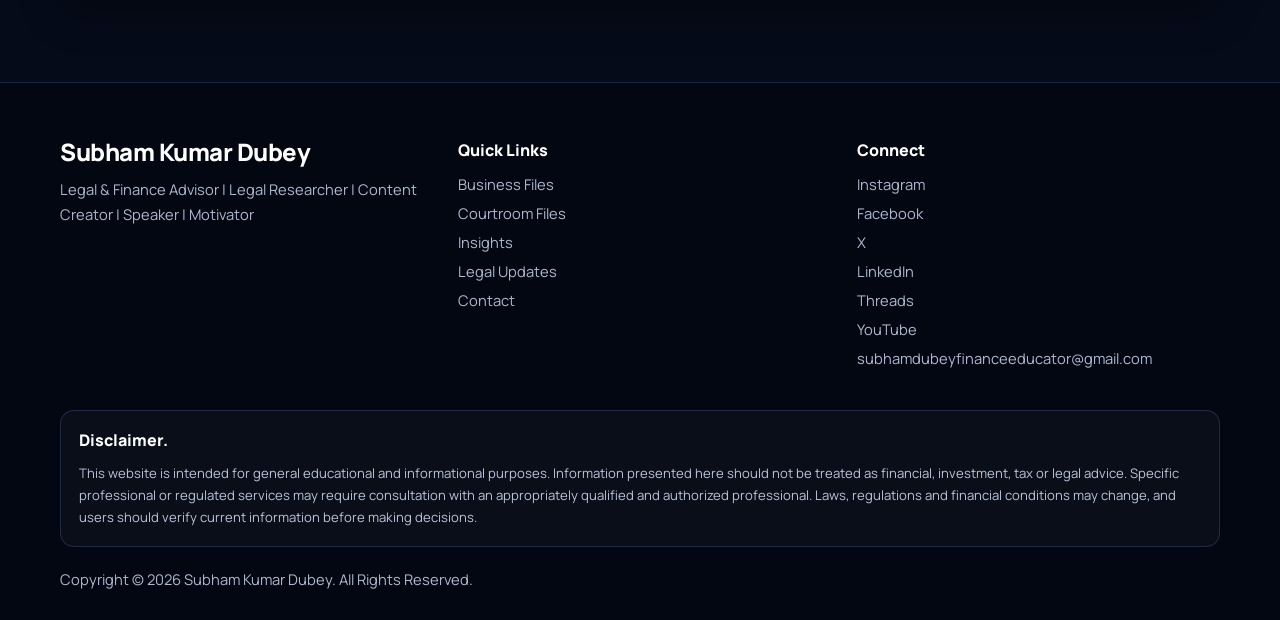
==== commit da509aed: "Add files via upload" ====
--- a/index.html
+++ b/index.html
@@ -1,36 +1,54 @@
 <!DOCTYPE html>
 <html lang="en"><head><meta charset="utf-8"><meta name="viewport" content="width=device-width, initial-scale=1">
-<title>Subham Kumar Dubey | Finance & Business Advisor | Legal Researcher</title><meta name="description" content="Official professional website of Subham Kumar Dubey — Finance & Business Advisor, Legal Researcher, Content Creator, Speaker and Motivator. Explore Business Files, Courtroom Files, finance, business and legal-awareness insights.">
+<title>Subham Kumar Dubey | Legal & Finance Advisor | Legal Researcher</title><meta name="description" content="Official professional website of Subham Kumar Dubey — Legal & Finance Advisor, Legal Researcher, Content Creator, Speaker and Motivator. Explore Courtroom Files, Business Files, and finance, business and legal-awareness insights.">
 <link rel="canonical" href="https://subhamkumardubey.in/"><meta name="google-site-verification" content="cr_I2GuQfZ3PBNp64JvcGpSjWkmOKsCxDkZqNpQrjfA" />
-<link rel="icon" href="data:image/svg+xml,%3Csvg xmlns='http://www.w3.org/2000/svg' viewBox='0 0 64 64'%3E%3Crect width='64' height='64' rx='10' fill='%230b1a2e'/%3E%3Ctext x='32' y='43' font-family='Georgia' font-size='30' font-weight='700' text-anchor='middle' fill='%23c9a85c'%3ESD%3C/text%3E%3C/svg%3E">
-<meta property="og:type" content="website"><meta property="og:title" content="Subham Kumar Dubey | Finance & Business Advisor | Legal Researcher"><meta property="og:description" content="Official professional website of Subham Kumar Dubey — Finance & Business Advisor, Legal Researcher, Content Creator, Speaker and Motivator. Explore Business Files, Courtroom Files, finance, business and legal-awareness insights."><meta property="og:url" content="https://subhamkumardubey.in/"><meta property="og:image" content="https://subhamkumardubey.in/subham.jpg"><meta name="theme-color" content="#0b1a2e">
+<link rel="icon" href="data:image/svg+xml,%3Csvg xmlns='http://www.w3.org/2000/svg' viewBox='0 0 64 64'%3E%3Crect width='64' height='64' rx='10' fill='%23050b19'/%3E%3Ctext x='32' y='43' font-family='Georgia' font-size='30' font-weight='700' text-anchor='middle' fill='%23c9a85c'%3ESD%3C/text%3E%3C/svg%3E">
+<meta property="og:type" content="website"><meta property="og:title" content="Subham Kumar Dubey | Legal & Finance Advisor | Legal Researcher"><meta property="og:description" content="Official professional website of Subham Kumar Dubey — Legal & Finance Advisor, Legal Researcher, Content Creator, Speaker and Motivator. Explore Courtroom Files, Business Files, and finance, business and legal-awareness insights."><meta property="og:url" content="https://subhamkumardubey.in/"><meta property="og:image" content="https://subhamkumardubey.in/subham.jpg"><meta property="og:image:width" content="1086"><meta property="og:image:height" content="1448"><meta name="twitter:card" content="summary_large_image"><meta name="theme-color" content="#050b19">
 <link rel="preconnect" href="https://fonts.googleapis.com"><link rel="preconnect" href="https://fonts.gstatic.com" crossorigin>
-<link href="https://fonts.googleapis.com/css2?family=EB+Garamond:ital,wght@0,400;0,500;1,400&family=Inter:wght@400;500;600&display=swap" rel="stylesheet">
-<script>document.documentElement.classList.add('js')</script><link rel="stylesheet" href="/style.css"><script type="application/ld+json">{"@context": "https://schema.org", "@graph": [{"@type": "Person", "name": "Subham Kumar Dubey", "jobTitle": "Finance & Business Advisor, Legal Researcher, Content Creator", "email": "subhamdubeyfinanceeducator@gmail.com", "url": "https://subhamkumardubey.in/", "address": {"@type": "PostalAddress", "addressLocality": "Gopalganj", "addressRegion": "Bihar", "postalCode": "841501", "addressCountry": "IN"}, "sameAs": ["https://www.instagram.com/subhamdubeymotivator?stkn=bG9yZzltd3d3cmpn", "https://www.facebook.com/share/19aoQWKmmm/", "https://x.com/subhamdubey96", "https://www.linkedin.com/in/subham-kumar-dubey-440105163?utm_source=share_via&utm_content=profile&utm_medium=member_android", "https://www.threads.com/@subhamdubeymotivator", "https://youtube.com/@mrsubhamdubey?si=CbLlRGkTgVJd8gwu"]}, {"@type": "WebSite", "name": "Subham Kumar Dubey", "url": "https://subhamkumardubey.in/"}]}</script>
-<script src="/updates.js"></script></head>
+<link href="https://fonts.googleapis.com/css2?family=Manrope:wght@400;500;600;700;800&display=swap" rel="stylesheet">
+<script>document.documentElement.classList.add('js')</script><link rel="stylesheet" href="/style.css"><script type="application/ld+json">{"@context": "https://schema.org", "@graph": [{"@type": "Person", "name": "Subham Kumar Dubey", "jobTitle": "Legal & Finance Advisor, Legal Researcher, Content Creator", "email": "subhamdubeyfinanceeducator@gmail.com", "url": "https://subhamkumardubey.in/", "address": {"@type": "PostalAddress", "addressLocality": "Gopalganj", "addressRegion": "Bihar", "postalCode": "841501", "addressCountry": "IN"}, "sameAs": ["https://www.instagram.com/subhamdubeymotivator?stkn=bG9yZzltd3d3cmpn", "https://www.facebook.com/share/19aoQWKmmm/", "https://x.com/subhamdubey96", "https://www.linkedin.com/in/subham-kumar-dubey-440105163?utm_source=share_via&utm_content=profile&utm_medium=member_android", "https://www.threads.com/@subhamdubeymotivator", "https://youtube.com/@mrsubhamdubey?si=CbLlRGkTgVJd8gwu"]}, {"@type": "WebSite", "name": "Subham Kumar Dubey", "url": "https://subhamkumardubey.in/"}]}</script>
+<link rel="icon" type="image/png" href="/favicon.png"><script src="/updates.js"></script></head>
 <body>
 <div id="notice" class="notice" role="status" hidden></div>
-<header><div class="w bar"><a class="logo" href="/" aria-label="Subham Kumar Dubey - Home"><svg viewBox="0 0 64 64" aria-hidden="true"><rect width="64" height="64" rx="10" fill="#c9a85c"/><text x="32" y="43" font-family="Georgia,serif" font-size="30" font-weight="700" text-anchor="middle" fill="#0b1a2e">SD</text></svg><span>Subham Kumar Dubey</span></a>
+<header><div class="w bar"><a class="logo" href="/" aria-label="Subham Kumar Dubey - Home"><svg viewBox="0 0 64 64" aria-hidden="true"><defs><linearGradient id="lg" x1="0" y1="0" x2="1" y2="1"><stop offset="0" stop-color="#f0d58e"/><stop offset="1" stop-color="#c9a24a"/></linearGradient></defs><rect width="64" height="64" rx="16" fill="url(#lg)"/><text x="32" y="43" font-family="Manrope,Arial,sans-serif" font-size="26" font-weight="800" text-anchor="middle" fill="#0a1226">SD</text></svg><span>Subham Kumar Dubey</span></a>
 <button id="mb" aria-expanded="false" aria-controls="nav">Menu</button>
 <nav id="nav" aria-label="Main"><ul><li><a href="/" data-i="home">Home</a></li><li><a href="/about" data-i="about">About</a></li><li><a href="/expertise" data-i="svc">Expertise</a></li><li><a href="/business-files" data-i="bf">Business Files</a></li><li><a href="/courtroom-files" data-i="cf">Courtroom Files</a></li><li><a href="/#updates" data-i="lu">Legal Updates</a></li><li><a href="/insights" data-i="ins">Insights</a></li><li><a href="/resources" data-i="res">Resources</a></li><li><a href="/speaking" data-i="spk">Speaking</a></li><li><a href="/contact" data-i="con">Contact</a></li></ul></nav>
 <div class="lang" role="group" aria-label="Language"><button data-l="en" aria-pressed="true">English</button><button data-l="hi" aria-pressed="false" lang="hi">हिंदी</button></div></div></header>
 <main id="main">
-<section class="hero" id="home"><div class="w"><div class="crest"><figure class="cr"><figcaption class="cap" lang="hi" style="--d:.2s">मजबूत अर्थव्यवस्था</figcaption><img src="business.png" alt="Business and finance" width="200" height="200" loading="eager"></figure><figure class="cr"><figcaption class="cap" lang="hi" style="--d:.7s">मेरा भारत महान</figcaption><img class="fl" src="tiranga.png" alt="Flag of India" width="300" height="200"></figure><figure class="cr"><figcaption class="cap" lang="hi" style="--d:1.2s">कानून</figcaption><img src="court.png" alt="Court and law" width="200" height="200" loading="eager"></figure></div>
-<div>
-<p class="role">Finance &amp; Business Advisor | Legal Researcher | Content Creator | Speaker | Motivator</p>
-<h1 data-i="h1">Turning Complex Business, Finance &amp; Legal Concepts Into Practical Understanding.</h1>
-<p class="s">Research-driven insights on finance, business, workplace issues and legal awareness, explained in a practical and accessible way. Subham Kumar Dubey brings 6+ years of professional experience in finance and related work.</p>
-<p><a class="btn" href="/contact">Work With Me</a> <a class="btn o" href="/business-files">Explore</a> <a class="btn o" href="/contact">Contact</a></p>
-<p style="margin-top:1.4rem;color:var(--navy);font-family:var(--serif);font-style:italic">Where finance, business and law meet practical decision-making.</p></div>
-<figure class="ph"><img src="/subham.jpg" alt="Portrait of Subham Kumar Dubey" width="735" height="873" fetchpriority="high"></figure></div></section>
-<section id="updates"><div class="w"><h2>Legal Updates</h2><p class="lead">Latest changes in law, rules and notifications, each with its source. Verify on the official website before relying on any update.</p>
+<section class="hero" id="home"><div class="w">
+<div class="txt"><p class="role">Legal &amp; Finance Advisor | Legal Researcher | Content Creator | Speaker | Motivator</p>
+<h1>Subham Kumar Dubey</h1>
+<p class="quote" data-i="h1">Practical Legal Insights, Financial Guidance &amp; Knowledge for Informed Decisions.</p>
+<p class="s">Research-driven insights on law, finance, business and workplace issues, explained in a practical and accessible way. 6+ years of professional experience in finance and related work.</p>
+<p><a class="btn" href="/courtroom-files">Explore Courtroom Files</a> <a class="btn o" href="/about">About Me</a> <a class="btn o" href="/contact">Contact</a></p>
+<div class="stats"><span><b>100+</b> online certificate courses</span><span><b>10</b> legal topic areas</span><span><b>B.Com · M.Com · FMVA</b> · LL.B (pursuing)</span></div></div>
+<figure class="ph"><picture><source type="image/webp" srcset="/images/subham-480.webp 480w, /images/subham-900.webp 900w" sizes="(max-width:820px) 62vw, 430px"><img src="/subham.jpg" alt="Portrait of Subham Kumar Dubey" width="900" height="1200" fetchpriority="high"></picture></figure></div></section>
+
+<section id="expertise"><div class="w"><div class="sh"><div><h2>Areas of expertise</h2><p class="lead">Education and research focus areas, not regulated professional services.</p></div><a class="btn o" href="/expertise">All expertise</a></div>
+<div class="grid">
+<div class="card"><span class="ico"><svg viewBox="0 0 24 24"><path d="M4 19V9M10 19V5M16 19v-7M22 19H2"/></svg></span><h3>Financial Analysis</h3><p style="color:var(--muted)">Performance, cost analysis, budgeting and financial modelling.</p></div>
+<div class="card"><span class="ico"><svg viewBox="0 0 24 24"><path d="M12 4v16M6 20h12M5 7h14M5 7l-3 7a3 3 0 0 0 6 0L5 7zM19 7l-3 7a3 3 0 0 0 6 0l-3-7z"/></svg></span><h3>Business &amp; Legal Research</h3><p style="color:var(--muted)">Employment issues, compliance awareness and legal-awareness content.</p></div>
+<div class="card"><span class="ico"><svg viewBox="0 0 24 24"><rect x="3" y="7" width="18" height="13" rx="2"/><path d="M9 7V5a2 2 0 0 1 2-2h2a2 2 0 0 1 2 2v2"/></svg></span><h3>Business Analysis</h3><p style="color:var(--muted)">Business problems, working capital, profitability and risk awareness.</p></div>
+<div class="card"><span class="ico"><svg viewBox="0 0 24 24"><path d="M3 9l9-5 9 5-9 5-9-5zM7 11.5V16c0 1.5 2.2 3 5 3s5-1.5 5-3v-4.5"/></svg></span><h3>Education &amp; Speaking</h3><p style="color:var(--muted)">Finance and law education, public and motivational speaking.</p></div></div></div></section>
+
+<section id="courtroom"><div class="w"><div class="glass feature"><div><p class="tag">Main project</p><h2>Courtroom Files</h2><p class="lead" style="margin-bottom:1.2rem">Law, rights and everyday legal problems, explained practically. Ten subject areas, A to J, with ten topics each. Topics are added as they are published.</p>
+<div class="chips"><a href="/courtroom-files#cat-a"><b>A</b><span>Employment &amp; Labour Law</span></a><a href="/courtroom-files#cat-b"><b>B</b><span>Criminal Law &amp; Justice</span></a><a href="/courtroom-files#cat-c"><b>C</b><span>Civil Law &amp; Property Disputes</span></a><a href="/courtroom-files#cat-d"><b>D</b><span>Family Law &amp; Relationships</span></a><a href="/courtroom-files#cat-e"><b>E</b><span>Consumer Rights &amp; Protection</span></a><a href="/courtroom-files#cat-f"><b>F</b><span>Cyber Law &amp; Digital Rights</span></a><a href="/courtroom-files#cat-g"><b>G</b><span>Business, Corporate &amp; Contract Law</span></a><a href="/courtroom-files#cat-h"><b>H</b><span>Constitution &amp; Fundamental Rights</span></a><a href="/courtroom-files#cat-i"><b>I</b><span>Public Law, RTI &amp; Government Services</span></a><a href="/courtroom-files#cat-j"><b>J</b><span>Landmark Judgments &amp; Real Case Files</span></a></div>
+<p style="margin-top:1.4rem"><a class="btn" href="/courtroom-files">View all 100 topics</a> <a class="btn o" href="https://youtube.com/@mrsubhamdubey" target="_blank" rel="noopener">Watch on YouTube</a></p></div>
+<figure class="vis"><picture><source type="image/webp" srcset="/images/themis-justice.webp"><img src="/images/themis-justice.jpg" alt="Bronze statue of Lady Justice holding the scales of justice" width="411" height="615" loading="lazy" decoding="async"></picture></figure></div></div></section>
+
+<section id="updates"><div class="w"><div class="sh"><div><h2>Legal Updates</h2><p class="lead">Latest changes in law, rules and notifications, each with its source. Verify on the official website before relying on any update.</p></div></div>
 <div class="grid" style="grid-template-columns:1fr" id="updList" data-limit="3"></div>
 <p style="margin-top:1.2rem"><a class="btn d" href="/legal-updates">View all updates</a></p></div></section>
+
+<section id="achievements"><div class="w"><div class="glass cert" style="display:block;text-align:center"><p class="big" style="display:inline-block">100+</p><h3 style="margin-top:.4rem">Professional Certificates &amp; Online Courses Completed</h3><p class="lead" style="margin:.6rem auto 1.2rem">Online learning across law, finance, business, technology and professional skills. <a href="/about#certifications" style="color:var(--gold2)">See details</a></p></div></div></section>
+
+<section id="connect"><div class="w"><div class="glass cta"><h2>Let's connect</h2><p class="lead">For speaking, collaboration and content enquiries.</p>
+<p><a class="btn" href="/contact">Contact me</a></p>
+<ul class="soc" style="justify-content:center"><li><a href="https://www.instagram.com/subhamdubeymotivator?stkn=bG9yZzltd3d3cmpn" target="_blank" rel="noopener me">Instagram</a></li><li><a href="https://www.facebook.com/share/19aoQWKmmm/" target="_blank" rel="noopener me">Facebook</a></li><li><a href="https://x.com/subhamdubey96" target="_blank" rel="noopener me">X</a></li><li><a href="https://www.linkedin.com/in/subham-kumar-dubey-440105163?utm_source=share_via&amp;utm_content=profile&amp;utm_medium=member_android" target="_blank" rel="noopener me">LinkedIn</a></li><li><a href="https://www.threads.com/@subhamdubeymotivator" target="_blank" rel="noopener me">Threads</a></li><li><a href="https://youtube.com/@mrsubhamdubey?si=CbLlRGkTgVJd8gwu" target="_blank" rel="noopener me">YouTube</a></li></ul></div></div></section>
 </main>
-<footer><div class="w"><div class="grid"><div><h2>Subham Kumar Dubey</h2><p>Finance &amp; Business Advisor | Legal Researcher | Content Creator | Speaker | Motivator</p></div>
-<div><strong style="color:#fff">Quick Links</strong><ul><li><a href="/business-files">Business Files</a></li><li><a href="/courtroom-files">Courtroom Files</a></li><li><a href="/insights">Insights</a></li><li><a href="/legal-updates">Legal Updates</a></li><li><a href="/contact">Contact</a></li></ul></div>
-<div><strong style="color:#fff">Connect</strong><ul><li><a href="https://www.instagram.com/subhamdubeymotivator?stkn=bG9yZzltd3d3cmpn" target="_blank" rel="noopener me">Instagram</a></li><li><a href="https://www.facebook.com/share/19aoQWKmmm/" target="_blank" rel="noopener me">Facebook</a></li><li><a href="https://x.com/subhamdubey96" target="_blank" rel="noopener me">X</a></li><li><a href="https://www.linkedin.com/in/subham-kumar-dubey-440105163?utm_source=share_via&amp;utm_content=profile&amp;utm_medium=member_android" target="_blank" rel="noopener me">LinkedIn</a></li><li><a href="https://www.threads.com/@subhamdubeymotivator" target="_blank" rel="noopener me">Threads</a></li><li><a href="https://youtube.com/@mrsubhamdubey?si=CbLlRGkTgVJd8gwu" target="_blank" rel="noopener me">YouTube</a></li><li><a href="mailto:subhamdubeyfinanceeducator@gmail.com">subhamdubeyfinanceeducator@gmail.com</a></li></ul></div></div>
+<footer><div class="w"><div class="grid"><div><h2>Subham Kumar Dubey</h2><p>Legal &amp; Finance Advisor | Legal Researcher | Content Creator | Speaker | Motivator</p></div>
+<div><strong>Quick Links</strong><ul><li><a href="/business-files">Business Files</a></li><li><a href="/courtroom-files">Courtroom Files</a></li><li><a href="/insights">Insights</a></li><li><a href="/legal-updates">Legal Updates</a></li><li><a href="/contact">Contact</a></li></ul></div>
+<div><strong>Connect</strong><ul><li><a href="https://www.instagram.com/subhamdubeymotivator?stkn=bG9yZzltd3d3cmpn" target="_blank" rel="noopener me">Instagram</a></li><li><a href="https://www.facebook.com/share/19aoQWKmmm/" target="_blank" rel="noopener me">Facebook</a></li><li><a href="https://x.com/subhamdubey96" target="_blank" rel="noopener me">X</a></li><li><a href="https://www.linkedin.com/in/subham-kumar-dubey-440105163?utm_source=share_via&amp;utm_content=profile&amp;utm_medium=member_android" target="_blank" rel="noopener me">LinkedIn</a></li><li><a href="https://www.threads.com/@subhamdubeymotivator" target="_blank" rel="noopener me">Threads</a></li><li><a href="https://youtube.com/@mrsubhamdubey?si=CbLlRGkTgVJd8gwu" target="_blank" rel="noopener me">YouTube</a></li><li><a href="mailto:subhamdubeyfinanceeducator@gmail.com">subhamdubeyfinanceeducator@gmail.com</a></li></ul></div></div>
 <p class="disc" id="disclaimer"><strong>Disclaimer.</strong> This website is intended for general educational and informational purposes. Information presented here should not be treated as financial, investment, tax or legal advice. Specific professional or regulated services may require consultation with an appropriately qualified and authorized professional. Laws, regulations and financial conditions may change, and users should verify current information before making decisions.</p>
 <p>Copyright © <span id="yr">2026</span> Subham Kumar Dubey. All Rights Reserved.</p></div></footer>
 <script src="/main.js"></script></body></html>
-<link rel="icon" type="image/png" href="/favicon.png">
--- a/style.css
+++ b/style.css
@@ -1,83 +1,107 @@
-:root{--navy:#0b3a66;--navy2:#082e52;--char:#2b2b2b;--paper:#fff;--soft:#e3ded6;--dark:#333;--gold:#0b3a66;--gold2:#b8975a;--line:#d9d3c8;--muted:#5d5d5d;--serif:'EB Garamond',Georgia,'Times New Roman',serif;--sans:'Inter',system-ui,-apple-system,'Segoe UI',sans-serif}
-*{box-sizing:border-box;margin:0}html{scroll-behavior:smooth;scroll-padding-top:76px}
-body{font:400 1rem/1.75 var(--sans);color:var(--char);background:var(--paper);-webkit-font-smoothing:antialiased}
-img{max-width:100%;display:block}a{color:inherit}:focus-visible{outline:3px solid var(--navy);outline-offset:3px}
-.dk :focus-visible{outline-color:#fff}
-.w{width:min(1160px,92%);margin:auto}section{padding:clamp(3.5rem,8vw,6.5rem) 0}
-h1,h2,h3{font-family:var(--serif);font-weight:400;line-height:1.1;letter-spacing:-.01em;color:var(--char)}
-h1{font-size:clamp(2.5rem,6.4vw,4.7rem);margin:.8rem 0 1.2rem}h2{font-size:clamp(2.1rem,4.8vw,3.3rem);margin-bottom:.8rem}h3{font-size:clamp(1.45rem,2.4vw,1.8rem);margin-bottom:.6rem}
-h1 em,h2 em{font-style:italic}h1.ph1{font-size:clamp(2.3rem,5.6vw,4rem);margin:0 0 .8rem}
-.lead{color:var(--muted);max-width:64ch;margin-bottom:2.2rem}
-.sf{background:var(--soft)}.dk{background:var(--dark);color:#e8e8e8}.dk h1,.dk h2,.dk h3{color:#fff}.dk .lead{color:#d0d0d0}
+/* Subham Kumar Dubey - dark glass design system */
+:root{--ink:#050b19;--navy:#0a1630;--navy2:#0f2147;--blue:#6f9bff;--gold:#d8b45e;--gold2:#f0d58e;--text:#f1f4fb;--muted:#a8b3c9;--line:rgba(120,160,255,.2);--glass:rgba(16,30,62,.55);--glass2:rgba(22,40,80,.7);--r:18px;--sans:'Manrope',system-ui,-apple-system,'Segoe UI','Noto Sans Devanagari',sans-serif}
+*{box-sizing:border-box;margin:0}html{scroll-behavior:smooth;scroll-padding-top:84px;background:var(--ink)}
+body{font:400 1rem/1.7 var(--sans);color:var(--text);background:radial-gradient(1100px 600px at 85% -10%,rgba(60,100,200,.28),transparent 60%),radial-gradient(900px 600px at -10% 40%,rgba(30,60,140,.25),transparent 60%),linear-gradient(180deg,#07112a 0%,#050b19 55%,#040813 100%);background-attachment:fixed;-webkit-font-smoothing:antialiased;overflow-x:hidden}
+img{max-width:100%;display:block}a{color:inherit}:focus-visible{outline:3px solid var(--gold);outline-offset:3px;border-radius:6px}
+.w{width:min(1160px,92%);margin:auto}section{padding:clamp(3rem,7vw,5.5rem) 0}
+h1,h2,h3{font-family:var(--sans);font-weight:800;line-height:1.12;letter-spacing:-.02em;color:#fff}
+h1{font-size:clamp(2.3rem,5.6vw,4.1rem);margin:.6rem 0 1rem}h2{font-size:clamp(1.7rem,3.8vw,2.55rem);margin-bottom:.7rem}h3{font-size:clamp(1.12rem,2vw,1.3rem);margin-bottom:.5rem;font-weight:700}
+h1.ph1{font-size:clamp(2rem,5vw,3.2rem);margin:0 0 .8rem}
+.lead{color:var(--muted);max-width:64ch;margin-bottom:2rem}
+.gold{color:var(--gold)}
+/* glass */
+.card,.glass{background:var(--glass);border:1px solid var(--line);border-radius:var(--r);backdrop-filter:blur(12px);-webkit-backdrop-filter:blur(12px);box-shadow:0 18px 40px rgba(0,0,0,.35),inset 0 1px 0 rgba(255,255,255,.06)}
+.card{padding:1.7rem 1.6rem;transition:transform .3s,border-color .3s,background .3s}
+.card:hover{transform:translateY(-4px);border-color:rgba(216,180,94,.55);background:var(--glass2)}
+.card ul{padding-left:1.1rem;color:var(--muted);font-size:.95rem}.card li{margin:.25rem 0}
+.sf,.dk{background:none;color:inherit}
+.grid{display:grid;gap:1.2rem;grid-template-columns:repeat(auto-fit,minmax(250px,1fr))}
+.tag{color:var(--gold);font-weight:700;letter-spacing:.01em;margin-bottom:.5rem}
 /* buttons */
-.btn{display:inline-block;padding:1rem 2.1rem;background:var(--navy);color:#fff;text-decoration:none;font:600 .76rem var(--sans);letter-spacing:.13em;text-transform:uppercase;border:1px solid var(--navy);border-radius:0;cursor:pointer;transition:background .3s,color .3s,transform .3s,box-shadow .3s;margin:0 .4rem .6rem 0}
-.btn:hover{background:var(--navy2);transform:translateY(-3px);box-shadow:0 12px 24px rgba(11,58,102,.28)}
-.btn.o{background:transparent;color:var(--navy)}.btn.o:hover{background:var(--navy);color:#fff}.btn.d{background:var(--navy)}
-.dk .btn{background:#fff;color:var(--navy);border-color:#fff}.dk .btn:hover{background:#e3ded6;box-shadow:0 12px 24px rgba(0,0,0,.35)}.dk .btn.o{background:transparent;color:#fff;border-color:#fff}.dk .btn.o:hover{background:#fff;color:var(--navy)}
+.btn{display:inline-block;padding:.85rem 1.7rem;background:linear-gradient(135deg,var(--gold2),var(--gold));color:#0a1226;text-decoration:none;font:800 .9rem var(--sans);border:1px solid var(--gold);border-radius:999px;cursor:pointer;transition:transform .25s,box-shadow .25s,background .25s,color .25s;margin:0 .4rem .7rem 0}
+.btn:hover{transform:translateY(-2px);box-shadow:0 10px 26px rgba(216,180,94,.3)}
+.btn.o{background:rgba(255,255,255,.04);color:var(--text);border-color:var(--line)}.btn.o:hover{border-color:var(--gold);color:var(--gold2);box-shadow:none}
+.btn.d{background:linear-gradient(135deg,var(--gold2),var(--gold));color:#0a1226}
 /* header */
-.notice{background:var(--navy);color:#fff;text-align:center;padding:.65rem 4%;font-size:.92rem}.notice a{font-weight:600}
-header{position:sticky;top:0;z-index:50;background:rgba(255,255,255,.9);backdrop-filter:blur(10px);-webkit-backdrop-filter:blur(10px);color:var(--char);transition:box-shadow .3s}
-header.scrolled{box-shadow:0 8px 30px rgba(0,0,0,.09)}
+.notice{background:var(--navy2);color:#fff;text-align:center;padding:.6rem 4%;font-size:.9rem;border-bottom:1px solid var(--line)}.notice a{font-weight:700;color:var(--gold2)}
+header{position:sticky;top:0;z-index:50;background:rgba(6,13,30,.72);backdrop-filter:blur(14px);-webkit-backdrop-filter:blur(14px);border-bottom:1px solid var(--line);transition:box-shadow .3s}
+header.scrolled{box-shadow:0 10px 30px rgba(0,0,0,.45)}
 .bar{display:flex;align-items:center;justify-content:space-between;height:68px;gap:.8rem}
-.logo{display:inline-flex;align-items:center;gap:.65rem;text-decoration:none;font:700 .74rem/1.2 var(--sans);letter-spacing:.12em;text-transform:uppercase}.logo svg{width:34px;height:34px;flex:none}.logo svg rect{fill:var(--navy)}.logo svg text{fill:#fff}
-nav ul{display:flex;gap:1rem;list-style:none;padding:0;font-size:.82rem}nav a{text-decoration:none;color:#444;position:relative;padding:.3rem 0;white-space:nowrap}
-nav a:after{content:"";position:absolute;left:0;bottom:0;height:1px;width:100%;background:var(--navy);transform:scaleX(0);transform-origin:left;transition:transform .35s}
-nav a:hover:after,nav a[aria-current=page]:after{transform:scaleX(1)}nav a:hover,nav a[aria-current=page]{color:var(--navy)}
-.lang{display:flex;gap:.25rem}.lang button{background:none;border:1px solid #b9b9b9;color:#444;padding:.28rem .65rem;cursor:pointer;border-radius:0;font:.78rem var(--sans)}.lang button[aria-pressed=true]{background:var(--navy);color:#fff;border-color:var(--navy)}
-#mb{display:none;background:none;border:1px solid #b9b9b9;color:var(--char);padding:.4rem .8rem;border-radius:0;font:inherit}
-@media(max-width:1290px){#mb{display:block}nav{display:none;position:absolute;top:68px;left:0;right:0;background:#fff;padding:1.2rem 4%;box-shadow:0 20px 30px rgba(0,0,0,.1)}nav.open{display:block}nav ul{flex-direction:column;gap:1rem;font-size:1rem}}
+.logo{white-space:nowrap;display:inline-flex;align-items:center;gap:.65rem;text-decoration:none;font:800 .85rem/1.2 var(--sans);letter-spacing:.02em}.logo svg{width:36px;height:36px;flex:none}
+nav ul{display:flex;gap:1.05rem;list-style:none;padding:0;font-size:.82rem;font-weight:600}nav a{text-decoration:none;color:#c6d0e6;position:relative;padding:.3rem 0;white-space:nowrap}
+nav a:after{content:"";position:absolute;left:0;bottom:0;height:2px;width:100%;background:var(--gold);transform:scaleX(0);transform-origin:left;transition:transform .3s}
+nav a:hover:after,nav a[aria-current=page]:after{transform:scaleX(1)}nav a:hover,nav a[aria-current=page]{color:#fff}
+.lang{display:flex;gap:.25rem}.lang button{background:rgba(255,255,255,.04);border:1px solid var(--line);color:#c6d0e6;padding:.28rem .7rem;cursor:pointer;border-radius:999px;font:600 .78rem var(--sans)}.lang button[aria-pressed=true]{background:var(--gold);color:#0a1226;border-color:var(--gold)}
+#mb{display:none;background:rgba(255,255,255,.04);border:1px solid var(--line);color:#fff;padding:.4rem .9rem;border-radius:999px;font:600 .85rem var(--sans);cursor:pointer}
+@media(max-width:1290px){#mb{display:block}nav{display:none;position:absolute;top:68px;left:0;right:0;background:rgba(6,13,30,.97);padding:1.2rem 4%;border-bottom:1px solid var(--line);box-shadow:0 20px 30px rgba(0,0,0,.5)}nav.open{display:block}nav ul{flex-direction:column;gap:.9rem;font-size:1rem}}
+@media(max-width:520px){.logo span{display:none}}
 /* hero */
-.hero{position:relative;overflow:hidden;background:linear-gradient(180deg,#f7f7f5,#ebeae6);padding:clamp(2.8rem,6vw,5rem) 0 clamp(3rem,7vw,6rem)}
-.hero:before{content:"";position:absolute;inset:-10% -15%;background:repeating-linear-gradient(100deg,rgba(255,255,255,0) 0 60px,rgba(255,255,255,.85) 105px,rgba(255,255,255,0) 150px,rgba(170,170,165,.14) 195px,rgba(255,255,255,0) 240px);animation:drift 28s ease-in-out infinite alternate}
-@keyframes drift{from{transform:translateX(-4%)}to{transform:translateX(4%)}}
-.hero>.w{position:relative;display:grid;grid-template-columns:1.25fr 1fr;gap:3.5rem;align-items:center}
-@media(max-width:820px){.hero>.w{grid-template-columns:1fr}}
-.hero h1{color:var(--char)}.role{color:var(--navy);font-weight:500;font-size:.92rem;letter-spacing:.02em}.hero p.s{color:#444;max-width:54ch;margin-bottom:2rem}
-.ph{position:relative;isolation:isolate;max-width:410px;justify-self:center;margin:0}
-.ph:after{content:"";position:absolute;inset:0;border:1px solid var(--navy);transform:translate(16px,16px);z-index:-1}
-.ph img{aspect-ratio:4/5;object-fit:cover;object-position:50% 22%;width:100%;box-shadow:0 30px 60px rgba(0,0,0,.2)}
-.crest{grid-column:1/-1;display:grid;grid-template-columns:1fr auto 1fr;align-items:end;gap:.8rem;margin-bottom:1rem}
-.crest img{height:56px;width:auto;filter:saturate(1.3) brightness(.8)}.crest .fl{height:50px;border:1px solid rgba(0,0,0,.2);filter:none;box-shadow:0 6px 16px rgba(0,0,0,.12)}
-@media(min-width:700px){.crest img{height:68px}.crest .fl{height:60px}}
-.cr{margin:0;display:flex;flex-direction:column;align-items:center;gap:.5rem;text-align:center}.cr:first-child{align-items:flex-start;text-align:left}.cr:last-child{align-items:flex-end;text-align:right}
-.cap{font:600 .8rem/1.3 var(--sans);color:var(--navy);position:relative;padding-bottom:.35rem;opacity:0;animation:capIn .9s cubic-bezier(.2,.7,.2,1) forwards;animation-delay:var(--d,0s)}
-.cap:after{content:"";position:absolute;left:0;bottom:0;height:2px;width:100%;background:var(--gold2);transform:scaleX(0);transform-origin:left;animation:capLine .8s ease forwards;animation-delay:calc(var(--d,0s) + .5s)}
-.cr:last-child .cap:after{transform-origin:right}.cr:nth-child(2) .cap:after{transform-origin:center}
-@keyframes capIn{from{opacity:0;transform:translateY(-12px);letter-spacing:.12em}to{opacity:1;transform:none;letter-spacing:0}}@keyframes capLine{to{transform:scaleX(1)}}
-@media(min-width:700px){.cap{font-size:1rem}}
-/* cards */
-.grid{display:grid;gap:1.3rem;grid-template-columns:repeat(auto-fit,minmax(250px,1fr))}
-.card{background:#fff;border:1px solid var(--line);padding:2rem 1.8rem;border-radius:0;transition:transform .4s,box-shadow .4s}
-.card:hover{transform:translateY(-5px);box-shadow:0 18px 36px rgba(0,0,0,.1)}.sf .card{border-color:transparent}
-.card ul{padding-left:1.1rem;color:var(--muted);font-size:.94rem}.card li{margin:.2rem 0}
-.dk .card{border:0}.dk .card:nth-child(3n+1){background:var(--navy);color:#fff}.dk .card:nth-child(3n+1) h3,.dk .card:nth-child(3n+1) ul{color:#fff}
-.dk .card:nth-child(3n+2){background:var(--soft);color:var(--char)}.dk .card:nth-child(3n+2) h3{color:var(--char)}.dk .card:nth-child(3n+2) ul{color:#555}
-.dk .card:nth-child(3n){background:#fff;color:var(--char)}.dk .card:nth-child(3n) h3{color:var(--char)}.dk .card:nth-child(3n) ul{color:#555}
-.tag{color:var(--navy);font-weight:600;letter-spacing:.02em;margin-bottom:.6rem}.dk .tag{color:#e3ded6}
-.chain{display:flex;flex-wrap:wrap;gap:.5rem;margin:1.2rem 0 1.8rem;font-size:.88rem}.chain span{border:1px solid rgba(255,255,255,.4);color:#fff;padding:.35rem .9rem}
-.vid{display:grid;grid-template-columns:1.2fr 1fr;gap:2.5rem;align-items:center;margin-top:2.5rem}@media(max-width:800px){.vid{grid-template-columns:1fr}}
-.v{position:relative;aspect-ratio:16/9;background:#000;overflow:hidden;box-shadow:0 24px 50px rgba(0,0,0,.35)}.v iframe,.v img{position:absolute;inset:0;width:100%;height:100%;border:0;object-fit:cover}
-.v button{position:absolute;inset:0;width:100%;background:rgba(0,0,0,.4);border:0;cursor:pointer;color:#fff;font:600 .9rem var(--sans)}.v button b{display:inline-grid;place-items:center;width:66px;height:66px;border-radius:50%;background:#fff;color:var(--navy);font-size:1.5rem;margin-bottom:.4rem;transition:transform .3s}.v button:hover b{transform:scale(1.1)}
-.fw{display:grid;grid-template-columns:repeat(5,1fr);gap:1.4rem}@media(max-width:820px){.fw{grid-template-columns:1fr}}
-.fw div{border-top:1px solid var(--navy);padding-top:1rem}.fw b{font:400 2.4rem var(--serif);color:var(--navy)}.fw p{font-size:.93rem;color:var(--muted)}
-.tl{border-left:1px solid var(--navy);padding-left:1.5rem;display:grid;gap:1.2rem}.tl div{position:relative}.tl div:before{content:"";position:absolute;left:-1.85rem;top:.6rem;width:.65rem;height:.65rem;background:var(--navy);border-radius:50%}
-.sk h3{font-size:1.3rem}.sk ul{list-style:none;padding:0;display:flex;flex-wrap:wrap;gap:.45rem}.sk li{background:var(--soft);padding:.3rem .85rem;font-size:.86rem}
-.note{font-size:.9rem;color:var(--muted);border-left:3px solid var(--navy);padding:.8rem 1.1rem;margin-top:1.8rem;background:rgba(227,222,214,.55)}.dk .note{color:#d0d0d0;background:rgba(255,255,255,.07);border-color:#fff}
-.demo{font-size:.74rem;border:1px dashed var(--muted);padding:.1rem .55rem;color:var(--muted)}
-.item{display:grid;gap:.4rem}.item .meta{font-size:.82rem;color:var(--muted);letter-spacing:.03em}.item img.pic{max-width:100%;max-height:380px;object-fit:contain;border:1px solid var(--line);background:#fff}.item a.src{font-weight:600;color:var(--navy);font-size:.92rem}
-.lk a{color:inherit;text-decoration:underline;text-underline-offset:3px}
+.hero{position:relative;overflow:hidden;padding:clamp(2rem,5vw,4.5rem) 0 clamp(2.5rem,6vw,5rem)}
+.hero>.w{display:grid;grid-template-columns:1.2fr .9fr;gap:clamp(1.5rem,4vw,3.5rem);align-items:center}
+.role{color:var(--gold2);font-weight:700;font-size:.95rem;letter-spacing:.01em;max-width:46ch}
+.hero h1{margin-top:.8rem}.hero .quote{color:var(--text);font-size:clamp(1.05rem,2vw,1.25rem);max-width:46ch;margin:0 0 1.4rem;padding-left:1rem;border-left:3px solid var(--gold)}
+.hero p.s{color:var(--muted);max-width:56ch;margin-bottom:1.6rem}
+.ph{position:relative;isolation:isolate;margin:0;justify-self:center;width:min(100%,430px)}
+.ph:before{content:"";position:absolute;inset:-14px -14px 14px 14px;border:1px solid rgba(216,180,94,.55);border-radius:26px;z-index:-1}
+.ph:after{content:"";position:absolute;inset:auto -30px -30px auto;width:70%;height:70%;background:radial-gradient(closest-side,rgba(90,140,255,.35),transparent);z-index:-2}
+.ph img{width:100%;height:auto;aspect-ratio:3/4;object-fit:cover;object-position:50% 18%;border-radius:22px;border:1px solid var(--line);box-shadow:0 30px 60px rgba(0,0,0,.55)}
+@media(max-width:820px){.hero>.w{grid-template-columns:1fr}.ph{order:-1;width:min(62vw,270px)}.ph:before{inset:-10px -10px 10px 10px}.ph img{max-height:42svh;width:100%}}
+@media(prefers-reduced-motion:no-preference){.hero .ph{animation:rise .9s cubic-bezier(.2,.7,.2,1) both}.hero .txt{animation:rise .9s .1s cubic-bezier(.2,.7,.2,1) both}@keyframes rise{from{opacity:0;transform:translateY(18px)}to{opacity:1;transform:none}}}
+.stats{display:flex;flex-wrap:wrap;gap:.7rem;margin-top:.6rem}.stats span{background:var(--glass);border:1px solid var(--line);border-radius:999px;padding:.35rem .9rem;font-size:.84rem;color:#d7deef}.stats b{color:var(--gold2)}
+/* section head */
+.sh{display:flex;justify-content:space-between;align-items:end;gap:1rem;flex-wrap:wrap;margin-bottom:1.6rem}.sh .lead{margin:0}
+.ico{width:46px;height:46px;border-radius:14px;display:grid;place-items:center;background:rgba(216,180,94,.12);border:1px solid rgba(216,180,94,.4);color:var(--gold2);margin-bottom:.9rem}.ico svg{width:24px;height:24px;fill:none;stroke:currentColor;stroke-width:1.7;stroke-linecap:round;stroke-linejoin:round}
+/* courtroom accordion */
+.cats{display:grid;grid-template-columns:repeat(2,1fr);gap:1.1rem;align-items:start}@media(max-width:820px){.cats{grid-template-columns:1fr}}
+.cat{background:var(--glass);border:1px solid var(--line);border-radius:var(--r);backdrop-filter:blur(10px);-webkit-backdrop-filter:blur(10px);box-shadow:0 14px 34px rgba(0,0,0,.3);transition:border-color .3s,background .3s}
+.cat:hover,.cat[open]{border-color:rgba(216,180,94,.55)}.cat[open]{background:var(--glass2)}
+.cat summary{list-style:none;cursor:pointer;display:flex;gap:1rem;align-items:center;padding:1.1rem 1.2rem;border-radius:var(--r)}.cat summary::-webkit-details-marker{display:none}
+.cat .ltr{flex:none;width:48px;height:48px;border-radius:14px;display:grid;place-items:center;background:linear-gradient(135deg,var(--gold2),var(--gold));color:#0a1226;font:800 1.35rem var(--sans)}
+.cat .ct{flex:1;min-width:0}.cat .ct strong{display:block;font:800 1rem/1.25 var(--sans);color:#fff;overflow-wrap:anywhere}.cat .ct small{color:var(--muted);font-size:.8rem}
+.cat .ic{flex:none;width:30px;height:30px;color:var(--gold2);fill:none;stroke:currentColor;stroke-width:1.7;stroke-linecap:round;stroke-linejoin:round}
+.cat .chev{flex:none;width:22px;height:22px;color:var(--muted);transition:transform .3s;fill:none;stroke:currentColor;stroke-width:2;stroke-linecap:round;stroke-linejoin:round}.cat[open] .chev{transform:rotate(180deg)}
+.cat ol{margin:0;padding:.2rem 1.2rem 1.2rem 3.4rem;color:#d3dbec;font-size:.95rem;display:grid;gap:.35rem}.cat ol li{padding-left:.3rem;overflow-wrap:anywhere}.cat ol li::marker{color:var(--gold);font-weight:700}
+.tools{display:flex;gap:.6rem;flex-wrap:wrap;margin-bottom:1.2rem}.tools button{font:700 .82rem var(--sans);background:rgba(255,255,255,.04);color:var(--text);border:1px solid var(--line);border-radius:999px;padding:.45rem 1rem;cursor:pointer}.tools button:hover{border-color:var(--gold);color:var(--gold2)}
+.chips{display:grid;grid-template-columns:repeat(auto-fill,minmax(210px,1fr));gap:.7rem}
+.chips a{display:flex;align-items:center;gap:.7rem;text-decoration:none;padding:.7rem .9rem;border-radius:14px;background:var(--glass);border:1px solid var(--line);font-weight:600;font-size:.88rem;line-height:1.3;transition:border-color .25s,transform .25s}.chips a:hover{border-color:var(--gold);transform:translateY(-2px)}
+.chips b{flex:none;width:32px;height:32px;border-radius:10px;display:grid;place-items:center;background:rgba(216,180,94,.14);color:var(--gold2);border:1px solid rgba(216,180,94,.4)}
+.feature{display:grid;grid-template-columns:1.4fr .8fr;gap:clamp(1.2rem,3vw,2.4rem);align-items:center;padding:clamp(1.3rem,3vw,2.2rem)}@media(max-width:820px){.feature{grid-template-columns:1fr}.feature .vis{order:-1;max-width:260px}}
+.vis{position:relative;margin:0;justify-self:center;max-width:300px;width:100%}.vis img{width:100%;height:auto;border-radius:18px;border:1px solid var(--line)}
+.vis:after{content:"";position:absolute;inset:0;border-radius:18px;background:linear-gradient(180deg,transparent 55%,rgba(5,11,25,.75));pointer-events:none}
+.pagehead{display:grid;grid-template-columns:1.5fr .6fr;gap:2rem;align-items:center}@media(max-width:820px){.pagehead{grid-template-columns:1fr}.pagehead .vis{max-width:200px}}
+/* about */
+.fnd{display:grid;grid-template-columns:.75fr 1.5fr;gap:clamp(1.4rem,4vw,3rem);align-items:center}@media(max-width:820px){.fnd{grid-template-columns:1fr}.fnd .ph{width:min(60vw,250px)}}
+.edu{display:grid;grid-template-columns:repeat(auto-fit,minmax(230px,1fr));gap:1.1rem}.edu .card{display:flex;flex-direction:column;gap:.5rem;min-height:130px;justify-content:center}.edu h3{margin:0}.edu .pill{align-self:flex-start;font-size:.75rem;font-weight:700;color:var(--gold2);border:1px solid rgba(216,180,94,.45);border-radius:999px;padding:.1rem .65rem}
+.cert{position:relative;overflow:hidden;display:grid;grid-template-columns:auto 1fr;gap:clamp(1.2rem,4vw,3rem);align-items:center;padding:clamp(1.5rem,4vw,2.6rem);border-color:rgba(216,180,94,.45)}
+.cert:before{content:"";position:absolute;inset:0;background:radial-gradient(500px 240px at 12% 0%,rgba(216,180,94,.18),transparent 70%);pointer-events:none}
+@media(max-width:700px){.cert{grid-template-columns:1fr}}
+.big{font:800 clamp(3.6rem,10vw,6rem)/1 var(--sans);background:linear-gradient(135deg,var(--gold2),var(--gold) 60%,#a9863a);-webkit-background-clip:text;background-clip:text;color:transparent;letter-spacing:-.04em;position:relative}
+.cert h3{font-size:clamp(1.25rem,2.6vw,1.7rem)}.cert .row{display:flex;gap:.6rem;margin-top:1rem}.cert .row .ico{margin:0}
+@media(prefers-reduced-motion:no-preference){.big{background-size:200% 100%;animation:sheen 5s ease-in-out infinite alternate}@keyframes sheen{from{background-position:0 0}to{background-position:100% 0}}}
+.sk h3{font-size:1.1rem;color:var(--gold2)}.sk ul{list-style:none;padding:0;display:flex;flex-wrap:wrap;gap:.45rem}.sk li{background:rgba(255,255,255,.05);border:1px solid var(--line);border-radius:999px;padding:.25rem .85rem;font-size:.86rem;color:#dbe3f3}
+.skg{display:grid;grid-template-columns:repeat(auto-fit,minmax(260px,1fr));gap:1.2rem}
+.note{font-size:.9rem;color:var(--muted);border-left:3px solid var(--gold);padding:.8rem 1.1rem;margin-top:1.8rem;background:rgba(255,255,255,.04);border-radius:0 12px 12px 0}
+.demo{font-size:.74rem;border:1px dashed var(--muted);border-radius:999px;padding:.1rem .6rem;color:var(--muted)}
+/* misc content blocks */
+.chain{display:flex;flex-wrap:wrap;gap:.5rem;margin:1.2rem 0 1.8rem;font-size:.88rem}.chain span{border:1px solid var(--line);background:var(--glass);color:#fff;padding:.3rem .9rem;border-radius:999px}
+.vid{display:grid;grid-template-columns:1.2fr 1fr;gap:2.2rem;align-items:center;margin-top:2.5rem}@media(max-width:800px){.vid{grid-template-columns:1fr}}
+.v{position:relative;aspect-ratio:16/9;background:#000;overflow:hidden;border-radius:var(--r);border:1px solid var(--line);box-shadow:0 24px 50px rgba(0,0,0,.5)}.v iframe,.v img{position:absolute;inset:0;width:100%;height:100%;border:0;object-fit:cover}
+.v button{position:absolute;inset:0;width:100%;background:rgba(5,11,25,.5);border:0;cursor:pointer;color:#fff;font:700 .9rem var(--sans)}.v button b{display:inline-grid;place-items:center;width:66px;height:66px;border-radius:50%;background:var(--gold);color:#0a1226;font-size:1.5rem;margin-bottom:.4rem;transition:transform .3s}.v button:hover b{transform:scale(1.1)}
+.fw{display:grid;grid-template-columns:repeat(5,1fr);gap:1.1rem}@media(max-width:900px){.fw{grid-template-columns:1fr 1fr}}@media(max-width:560px){.fw{grid-template-columns:1fr}}
+.fw div{background:var(--glass);border:1px solid var(--line);border-radius:var(--r);padding:1.2rem}.fw b{font:800 1.8rem var(--sans);color:var(--gold)}.fw p{font-size:.92rem;color:var(--muted)}
+.item{display:grid;gap:.4rem}.item .meta{font-size:.82rem;color:var(--muted)}.item img.pic{max-width:100%;max-height:380px;object-fit:contain;border:1px solid var(--line);border-radius:12px;background:#fff}.item a.src{font-weight:700;color:var(--gold2);font-size:.92rem}
+.lk a{color:inherit;text-decoration:underline;text-underline-offset:3px}.lk a:hover{color:var(--gold2)}
 /* forms and social */
-form{display:grid;gap:1.1rem}label{display:block;font-weight:500;font-size:.88rem;margin-bottom:.25rem}
-input,textarea{width:100%;padding:.85rem;border:1px solid #666;background:#3d3d3d;color:#fff;font:inherit;border-radius:0}input:focus,textarea:focus{border-color:#fff}
-.soc{display:flex;gap:.6rem;flex-wrap:wrap;list-style:none;padding:0}.soc a{display:inline-flex;border:1px solid rgba(255,255,255,.5);padding:.45rem .95rem;text-decoration:none;font-size:.86rem;transition:background .3s,color .3s}.soc a:hover{background:#fff;color:var(--navy)}
+form{display:grid;gap:1.1rem}label{display:block;font-weight:600;font-size:.88rem;margin-bottom:.25rem}
+input,textarea{width:100%;padding:.85rem 1rem;border:1px solid var(--line);background:rgba(255,255,255,.05);color:#fff;font:inherit;border-radius:12px}input:focus,textarea:focus{border-color:var(--gold);outline:none;box-shadow:0 0 0 3px rgba(216,180,94,.25)}
+.soc{display:flex;gap:.6rem;flex-wrap:wrap;list-style:none;padding:0}.soc a{display:inline-flex;border:1px solid var(--line);background:var(--glass);padding:.45rem 1rem;border-radius:999px;text-decoration:none;font-size:.86rem;font-weight:600;transition:border-color .25s,color .25s}.soc a:hover{border-color:var(--gold);color:var(--gold2)}
+.cta{text-align:center;padding:clamp(1.8rem,5vw,3rem)}.cta .lead{margin:0 auto 1.4rem}
 /* footer */
-footer{background:#2b2b2b;border-top:1px solid #444;color:#bdbdbd;padding:4rem 0 1.8rem;font-size:.92rem}footer h2{font-size:2rem;color:#fff}footer strong{font:400 1.6rem var(--serif);display:block;margin-bottom:.7rem}
-footer ul{list-style:none;padding:0}footer li{margin:.25rem 0}footer a{text-decoration:none}footer a:hover{color:#fff;text-decoration:underline}footer .grid{grid-template-columns:repeat(auto-fit,minmax(230px,1fr));gap:2.4rem}
-.disc{border:1px solid #484848;padding:1.1rem;margin:2.5rem 0 1.2rem;font-size:.82rem;color:#c9c9c9}
+footer{background:rgba(3,7,16,.85);border-top:1px solid var(--line);color:#aeb9cf;padding:3.5rem 0 1.8rem;font-size:.92rem}footer h2{font-size:1.5rem;color:#fff}footer strong{font:800 1rem var(--sans);display:block;margin-bottom:.7rem;color:#fff}
+footer ul{list-style:none;padding:0}footer li{margin:.25rem 0}footer a{text-decoration:none}footer a:hover{color:var(--gold2);text-decoration:underline}footer .grid{grid-template-columns:repeat(auto-fit,minmax(230px,1fr));gap:2.2rem}
+.disc{border:1px solid var(--line);border-radius:14px;padding:1.1rem;margin:2.2rem 0 1.2rem;font-size:.82rem;color:#b9c4da;background:rgba(255,255,255,.03)}
 main{min-height:62vh}
-/* scroll reveal (all text and images) */
-.js .rv{opacity:0;transform:translateY(26px);transition:opacity .9s cubic-bezier(.2,.7,.2,1),transform .9s cubic-bezier(.2,.7,.2,1);transition-delay:var(--rd,0s)}
-.js .rv.in{opacity:1;transform:none}
-.js .rv-img{opacity:1;transform:none;clip-path:inset(0 0 100% 0);transition:clip-path 1.3s cubic-bezier(.2,.7,.2,1);transition-delay:var(--rd,0s)}
-.js .rv-img.in{clip-path:inset(0 0 0 0)}.js .rv-img img{transform:scale(1.12);transition:transform 1.8s cubic-bezier(.2,.7,.2,1)}.js .rv-img.in img{transform:none}
-@media(prefers-reduced-motion:reduce){html{scroll-behavior:auto}.hero:before{animation:none}.cap{animation:none;opacity:1}.cap:after{animation:none;transform:none}.js .rv,.js .rv-img{opacity:1;transform:none;clip-path:none;transition:none}.js .rv-img img{transform:none}}
+@media(prefers-reduced-motion:reduce){html{scroll-behavior:auto}*{animation:none!important;transition:none!important}}
+.sr{position:absolute;width:1px;height:1px;overflow:hidden;clip:rect(0 0 0 0);white-space:nowrap}
+
+.cats .col{display:grid;gap:1.1rem;align-content:start}
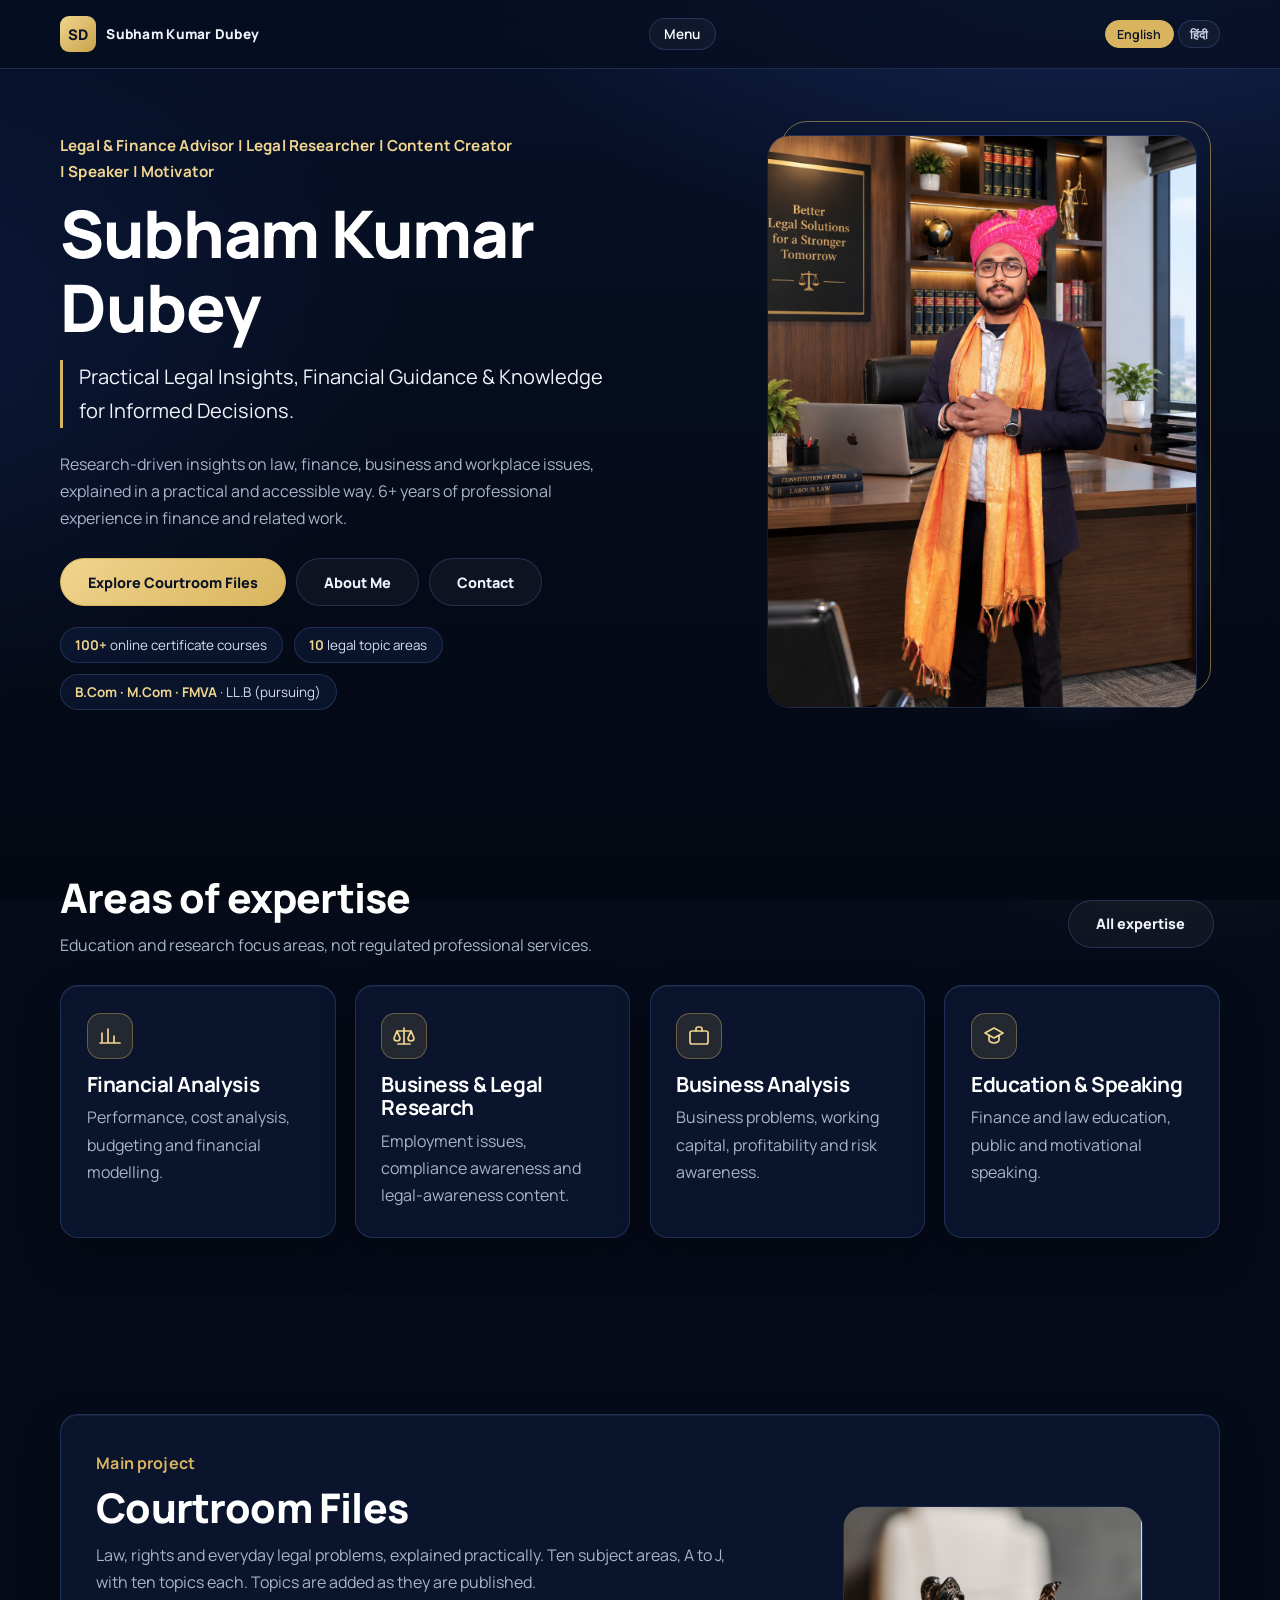
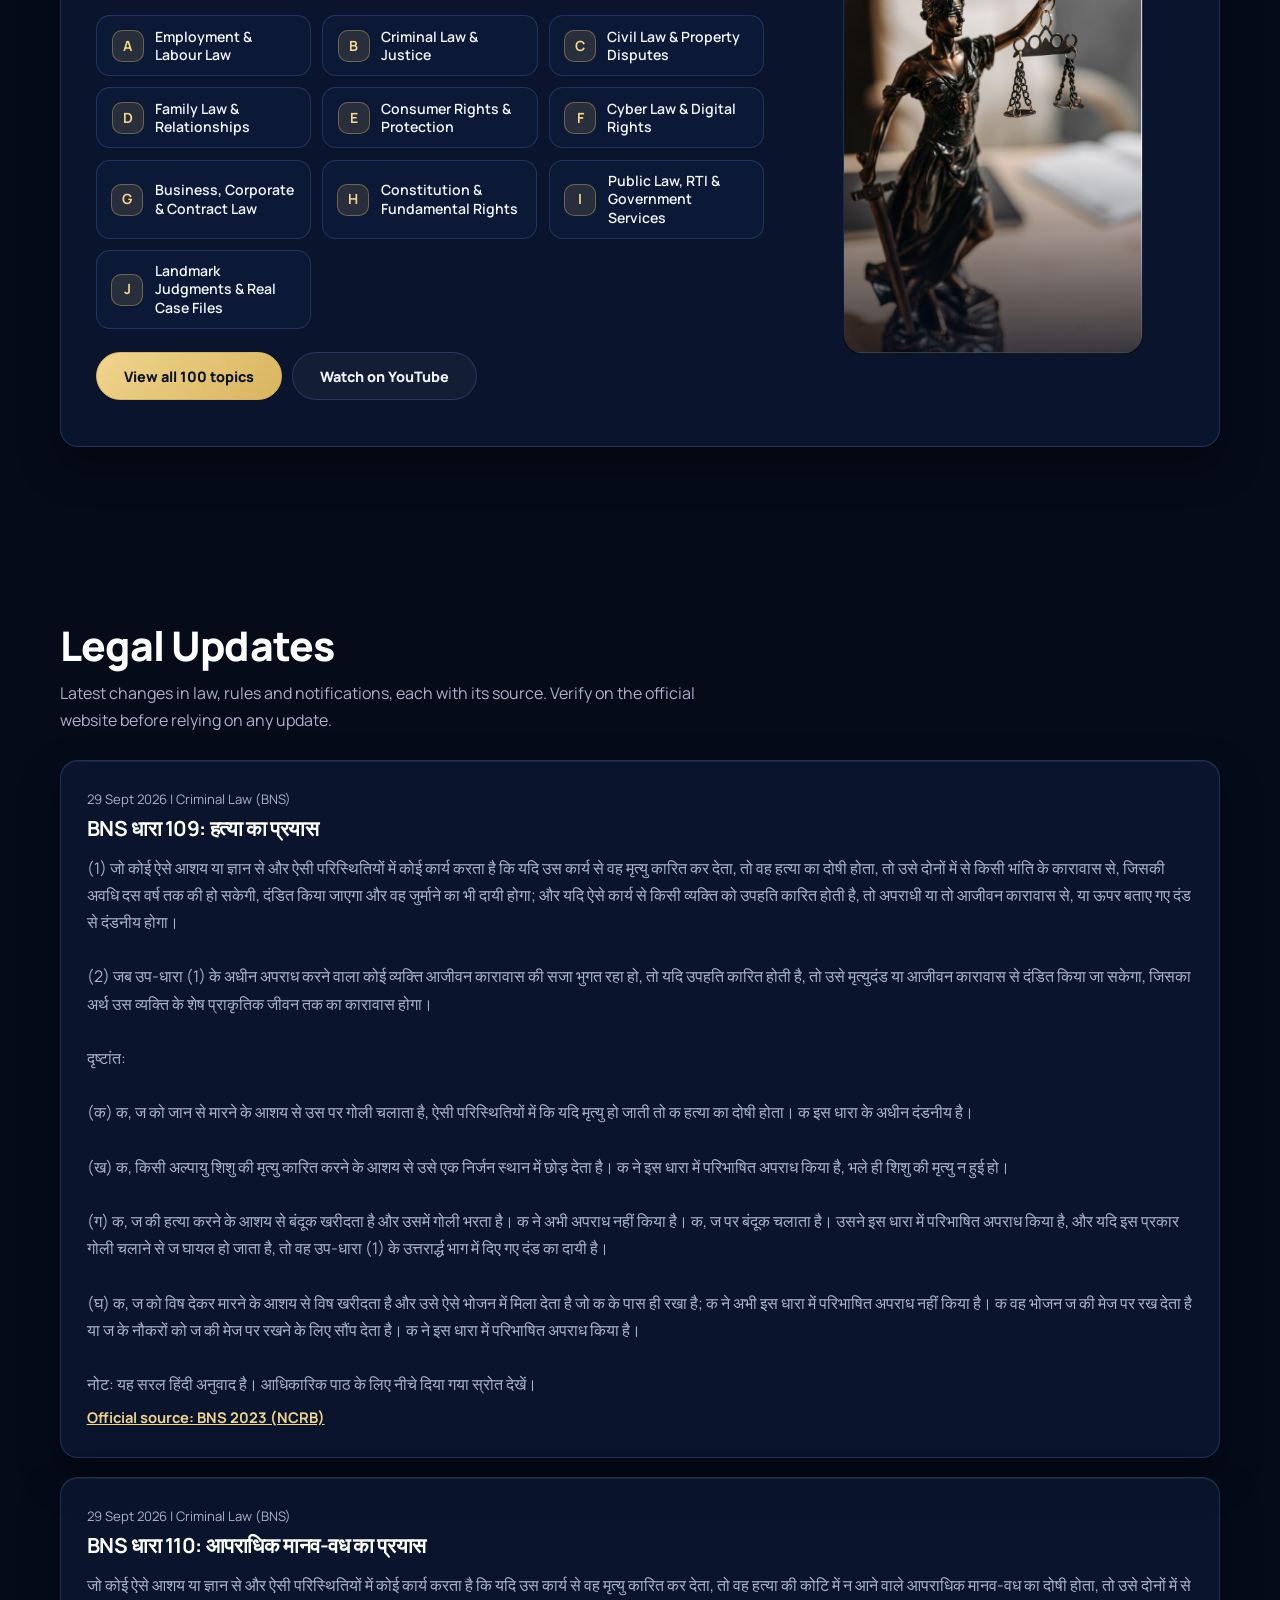
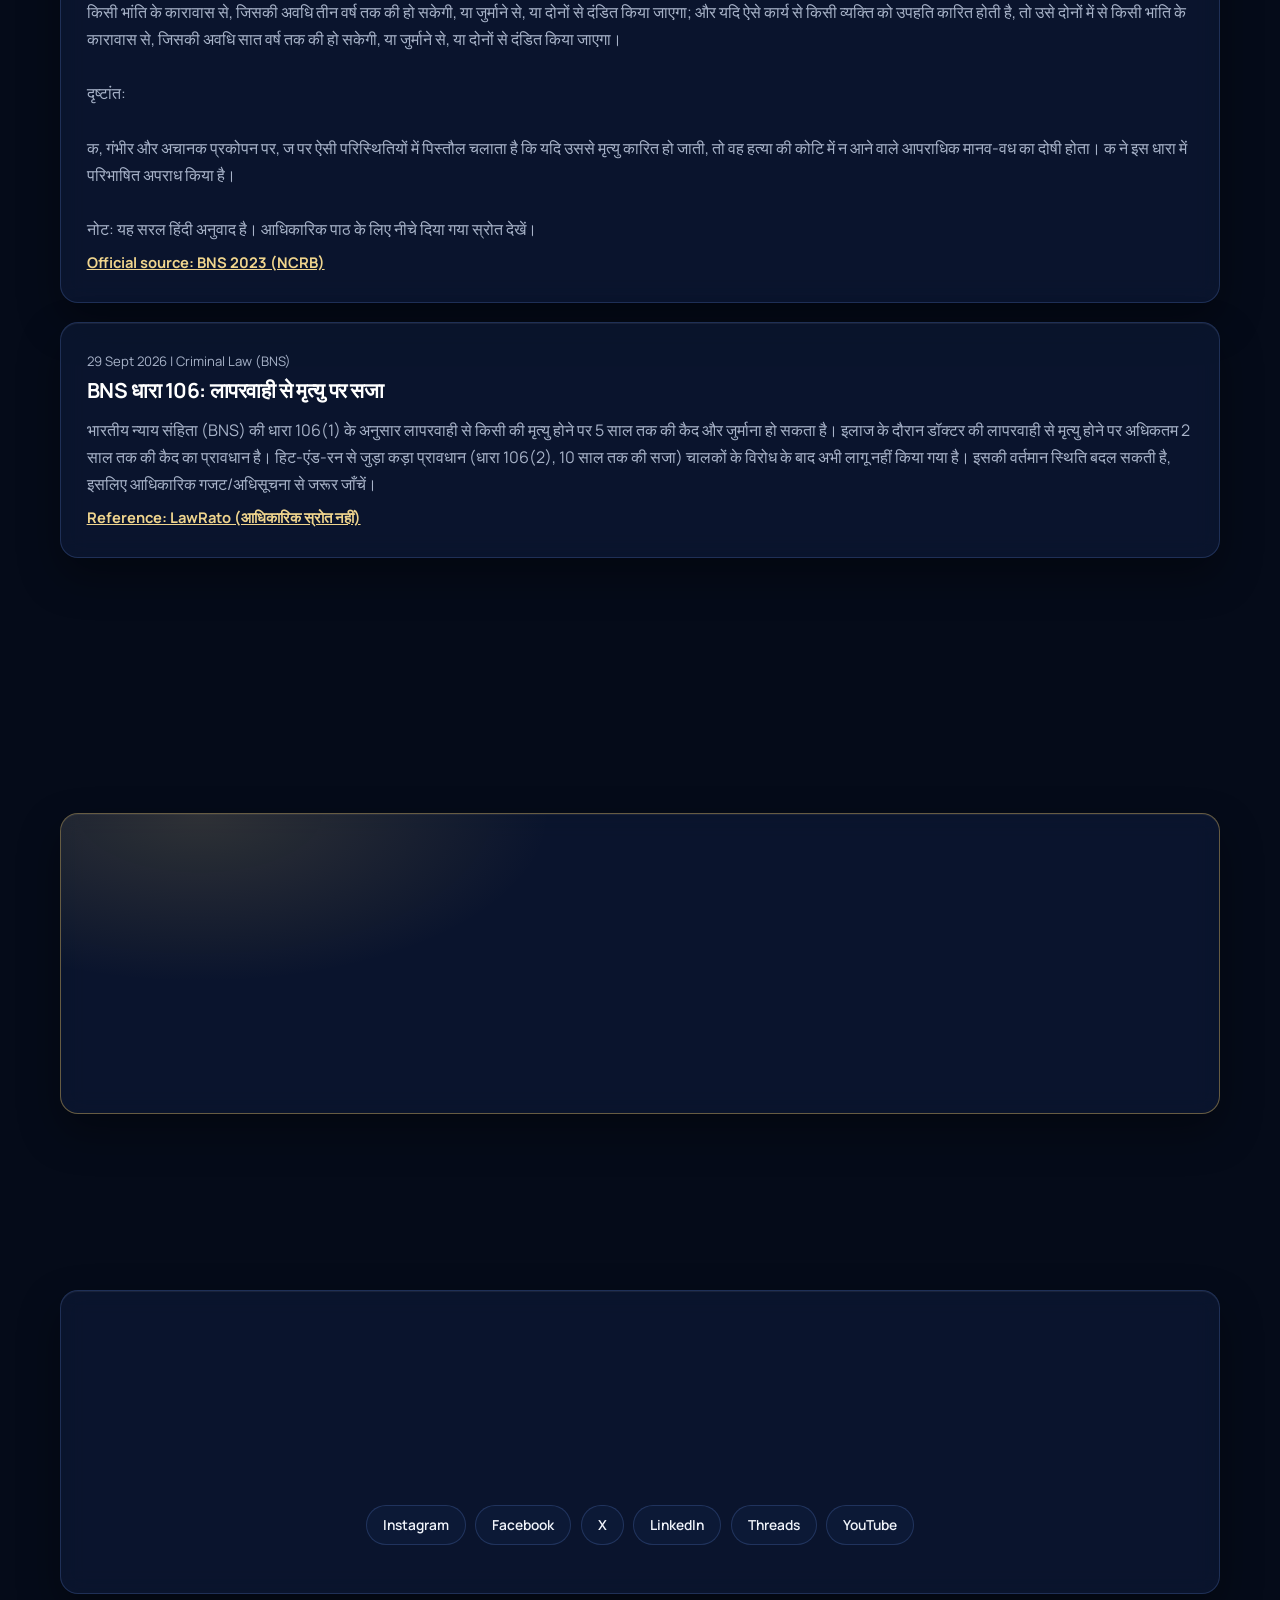
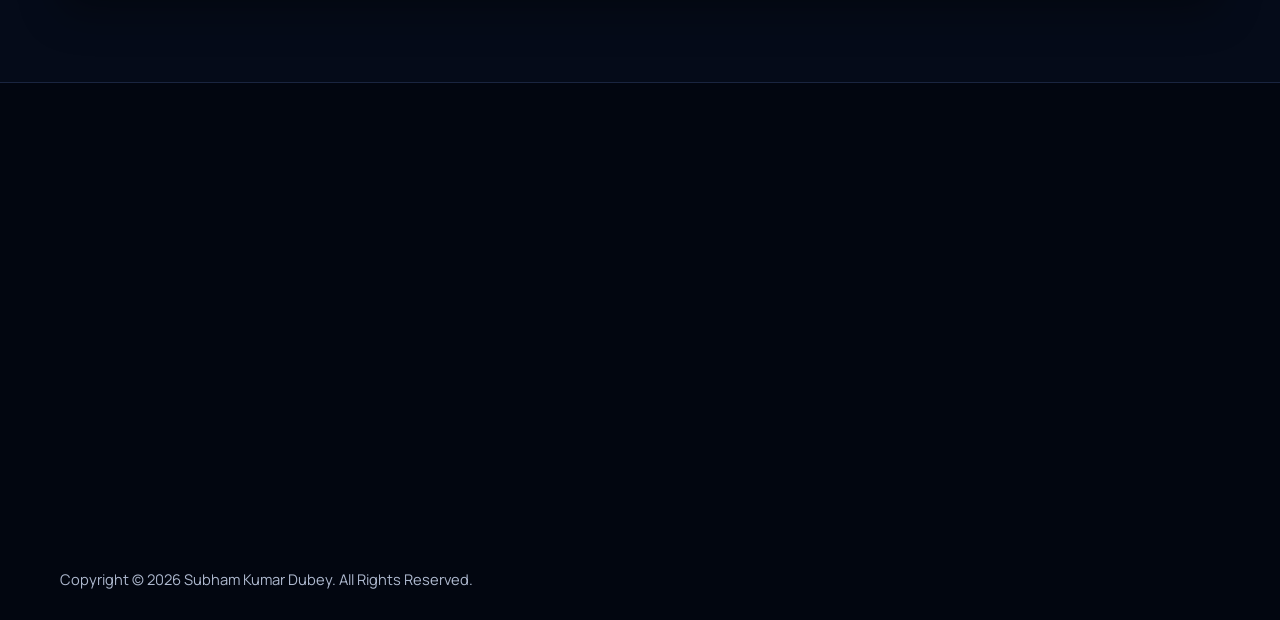
==== commit 9ca0324e: "Add files via upload" ====
--- a/index.html
+++ b/index.html
@@ -22,7 +22,7 @@
 <p class="s">Research-driven insights on law, finance, business and workplace issues, explained in a practical and accessible way. 6+ years of professional experience in finance and related work.</p>
 <p><a class="btn" href="/courtroom-files">Explore Courtroom Files</a> <a class="btn o" href="/about">About Me</a> <a class="btn o" href="/contact">Contact</a></p>
 <div class="stats"><span><b>100+</b> online certificate courses</span><span><b>10</b> legal topic areas</span><span><b>B.Com · M.Com · FMVA</b> · LL.B (pursuing)</span></div></div>
-<figure class="ph"><picture><source type="image/webp" srcset="/images/subham-480.webp 480w, /images/subham-900.webp 900w" sizes="(max-width:820px) 62vw, 430px"><img src="/subham.jpg" alt="Portrait of Subham Kumar Dubey" width="900" height="1200" fetchpriority="high"></picture></figure></div></section>
+<figure class="ph"><img src="/subham.jpg" alt="Portrait of Subham Kumar Dubey" width="900" height="1200" fetchpriority="high"></figure></div></section>
 
 <section id="expertise"><div class="w"><div class="sh"><div><h2>Areas of expertise</h2><p class="lead">Education and research focus areas, not regulated professional services.</p></div><a class="btn o" href="/expertise">All expertise</a></div>
 <div class="grid">
@@ -34,7 +34,7 @@
 <section id="courtroom"><div class="w"><div class="glass feature"><div><p class="tag">Main project</p><h2>Courtroom Files</h2><p class="lead" style="margin-bottom:1.2rem">Law, rights and everyday legal problems, explained practically. Ten subject areas, A to J, with ten topics each. Topics are added as they are published.</p>
 <div class="chips"><a href="/courtroom-files#cat-a"><b>A</b><span>Employment &amp; Labour Law</span></a><a href="/courtroom-files#cat-b"><b>B</b><span>Criminal Law &amp; Justice</span></a><a href="/courtroom-files#cat-c"><b>C</b><span>Civil Law &amp; Property Disputes</span></a><a href="/courtroom-files#cat-d"><b>D</b><span>Family Law &amp; Relationships</span></a><a href="/courtroom-files#cat-e"><b>E</b><span>Consumer Rights &amp; Protection</span></a><a href="/courtroom-files#cat-f"><b>F</b><span>Cyber Law &amp; Digital Rights</span></a><a href="/courtroom-files#cat-g"><b>G</b><span>Business, Corporate &amp; Contract Law</span></a><a href="/courtroom-files#cat-h"><b>H</b><span>Constitution &amp; Fundamental Rights</span></a><a href="/courtroom-files#cat-i"><b>I</b><span>Public Law, RTI &amp; Government Services</span></a><a href="/courtroom-files#cat-j"><b>J</b><span>Landmark Judgments &amp; Real Case Files</span></a></div>
 <p style="margin-top:1.4rem"><a class="btn" href="/courtroom-files">View all 100 topics</a> <a class="btn o" href="https://youtube.com/@mrsubhamdubey" target="_blank" rel="noopener">Watch on YouTube</a></p></div>
-<figure class="vis"><picture><source type="image/webp" srcset="/images/themis-justice.webp"><img src="/images/themis-justice.jpg" alt="Bronze statue of Lady Justice holding the scales of justice" width="411" height="615" loading="lazy" decoding="async"></picture></figure></div></div></section>
+<figure class="vis"><img src="/themis-justice.jpg" alt="Bronze statue of Lady Justice holding the scales of justice" width="411" height="615" loading="lazy" decoding="async"></figure></div></div></section>
 
 <section id="updates"><div class="w"><div class="sh"><div><h2>Legal Updates</h2><p class="lead">Latest changes in law, rules and notifications, each with its source. Verify on the official website before relying on any update.</p></div></div>
 <div class="grid" style="grid-template-columns:1fr" id="updList" data-limit="3"></div>
--- a/style.css
+++ b/style.css
@@ -46,7 +46,7 @@
 .ph:after{content:"";position:absolute;inset:auto -30px -30px auto;width:70%;height:70%;background:radial-gradient(closest-side,rgba(90,140,255,.35),transparent);z-index:-2}
 .ph img{width:100%;height:auto;aspect-ratio:3/4;object-fit:cover;object-position:50% 18%;border-radius:22px;border:1px solid var(--line);box-shadow:0 30px 60px rgba(0,0,0,.55)}
 @media(max-width:820px){.hero>.w{grid-template-columns:1fr}.ph{order:-1;width:min(62vw,270px)}.ph:before{inset:-10px -10px 10px 10px}.ph img{max-height:42svh;width:100%}}
-@media(prefers-reduced-motion:no-preference){.hero .ph{animation:rise .9s cubic-bezier(.2,.7,.2,1) both}.hero .txt{animation:rise .9s .1s cubic-bezier(.2,.7,.2,1) both}@keyframes rise{from{opacity:0;transform:translateY(18px)}to{opacity:1;transform:none}}}
+@media(prefers-reduced-motion:no-preference){}
 .stats{display:flex;flex-wrap:wrap;gap:.7rem;margin-top:.6rem}.stats span{background:var(--glass);border:1px solid var(--line);border-radius:999px;padding:.35rem .9rem;font-size:.84rem;color:#d7deef}.stats b{color:var(--gold2)}
 /* section head */
 .sh{display:flex;justify-content:space-between;align-items:end;gap:1rem;flex-wrap:wrap;margin-bottom:1.6rem}.sh .lead{margin:0}
@@ -105,3 +105,40 @@
 .sr{position:absolute;width:1px;height:1px;overflow:hidden;clip:rect(0 0 0 0);white-space:nowrap}
 
 .cats .col{display:grid;gap:1.1rem;align-content:start}
+/* ---------- motion ---------- */
+@media(prefers-reduced-motion:no-preference){
+.js .rv{opacity:0;transform:translateY(34px);filter:blur(6px);transition:opacity .9s cubic-bezier(.2,.7,.2,1),transform .9s cubic-bezier(.2,.7,.2,1),filter .9s;transition-delay:var(--rd,0s);will-change:transform,opacity}
+.js .rv.in{opacity:1;transform:none;filter:none}
+.js .rv-l{transform:translateX(-40px)}.js .rv-r{transform:translateX(40px)}.js .rv-z{transform:scale(.92)}
+.js .rv-img{opacity:0;transform:scale(1.06);clip-path:inset(0 0 100% 0 round 22px);transition:opacity .6s,clip-path 1.3s cubic-bezier(.2,.7,.2,1),transform 1.6s cubic-bezier(.2,.7,.2,1);transition-delay:var(--rd,0s)}
+.js .rv-img.in{opacity:1;transform:none;clip-path:inset(0 0 0 0 round 22px)}
+/* portrait floats gently, gold frame breathes */
+.ph.in img,.ph img{animation:none}
+.ph.float{animation:float 7s ease-in-out infinite}
+@keyframes float{0%,100%{transform:translateY(0)}50%{transform:translateY(-10px)}}
+.ph:before{animation:frame 5s ease-in-out infinite alternate}
+@keyframes frame{from{border-color:rgba(216,180,94,.25);transform:translate(0,0)}to{border-color:rgba(240,213,142,.85);transform:translate(6px,-6px)}}
+.ph:after{animation:glow 6s ease-in-out infinite alternate}
+@keyframes glow{from{opacity:.5}to{opacity:1}}
+/* moving aurora behind the page */
+body:before{content:"";position:fixed;inset:-20%;z-index:-1;pointer-events:none;background:radial-gradient(500px 360px at 20% 30%,rgba(80,120,255,.16),transparent 70%),radial-gradient(520px 380px at 80% 70%,rgba(216,180,94,.1),transparent 70%);animation:aurora 22s ease-in-out infinite alternate}
+@keyframes aurora{from{transform:translate3d(-4%,-2%,0)}to{transform:translate3d(5%,4%,0)}}
+/* shimmer sweep on gold buttons */
+.btn:not(.o){position:relative;overflow:hidden}.btn:not(.o):after{content:"";position:absolute;top:0;left:-70%;width:50%;height:100%;background:linear-gradient(100deg,transparent,rgba(255,255,255,.55),transparent);transform:skewX(-20deg);animation:sweep 4.5s ease-in-out infinite}
+@keyframes sweep{0%,55%{left:-70%}100%{left:130%}}
+/* cards: soft lift + gold edge light */
+.card,.cat,.chips a{position:relative}
+.card:hover,.cat:hover{box-shadow:0 22px 46px rgba(0,0,0,.45),0 0 0 1px rgba(216,180,94,.25)}
+.ico{transition:transform .5s}.card:hover .ico{transform:rotate(-8deg) scale(1.1)}
+.cat[open] ol li{animation:li .5s both}.cat[open] ol li:nth-child(1){animation-delay:.04s}.cat[open] ol li:nth-child(2){animation-delay:.08s}.cat[open] ol li:nth-child(3){animation-delay:.12s}.cat[open] ol li:nth-child(4){animation-delay:.16s}.cat[open] ol li:nth-child(5){animation-delay:.2s}.cat[open] ol li:nth-child(6){animation-delay:.24s}.cat[open] ol li:nth-child(7){animation-delay:.28s}.cat[open] ol li:nth-child(8){animation-delay:.32s}.cat[open] ol li:nth-child(9){animation-delay:.36s}.cat[open] ol li:nth-child(10){animation-delay:.4s}
+@keyframes li{from{opacity:0;transform:translateX(-14px)}to{opacity:1;transform:none}}
+.stats span{animation:pop .6s both}.stats span:nth-child(2){animation-delay:.12s}.stats span:nth-child(3){animation-delay:.24s}
+@keyframes pop{from{opacity:0;transform:scale(.85)}to{opacity:1;transform:none}}
+/* header drops in */
+header{animation:drop .7s cubic-bezier(.2,.7,.2,1) both}@keyframes drop{from{transform:translateY(-100%)}to{transform:none}}
+/* scroll progress bar */
+#prog{position:fixed;top:0;left:0;height:3px;width:100%;background:linear-gradient(90deg,var(--gold),var(--gold2));transform:scaleX(0);transform-origin:left;z-index:60}
+}
+html,body{overflow-x:clip}
+@media(max-width:820px){.js .rv-l,.js .rv-r{transform:translateY(28px)}}
+.btn{vertical-align:top}
